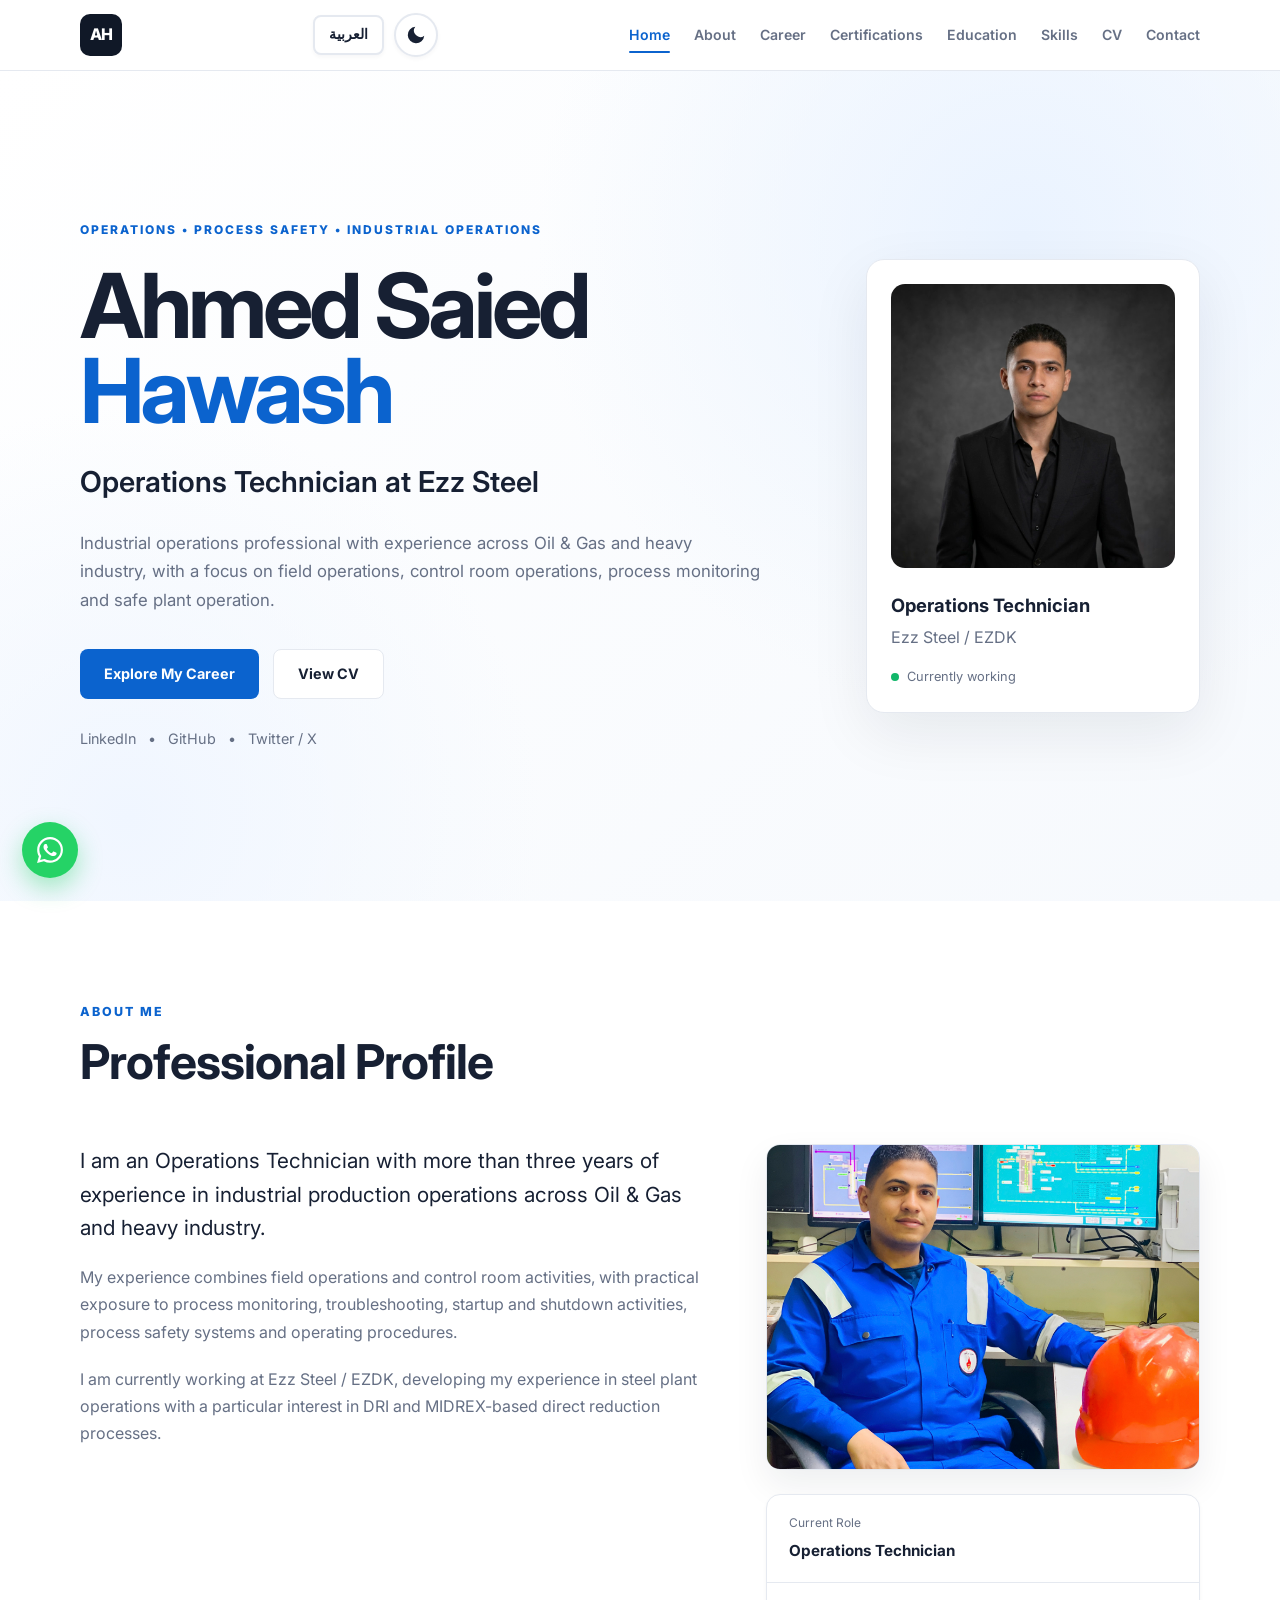
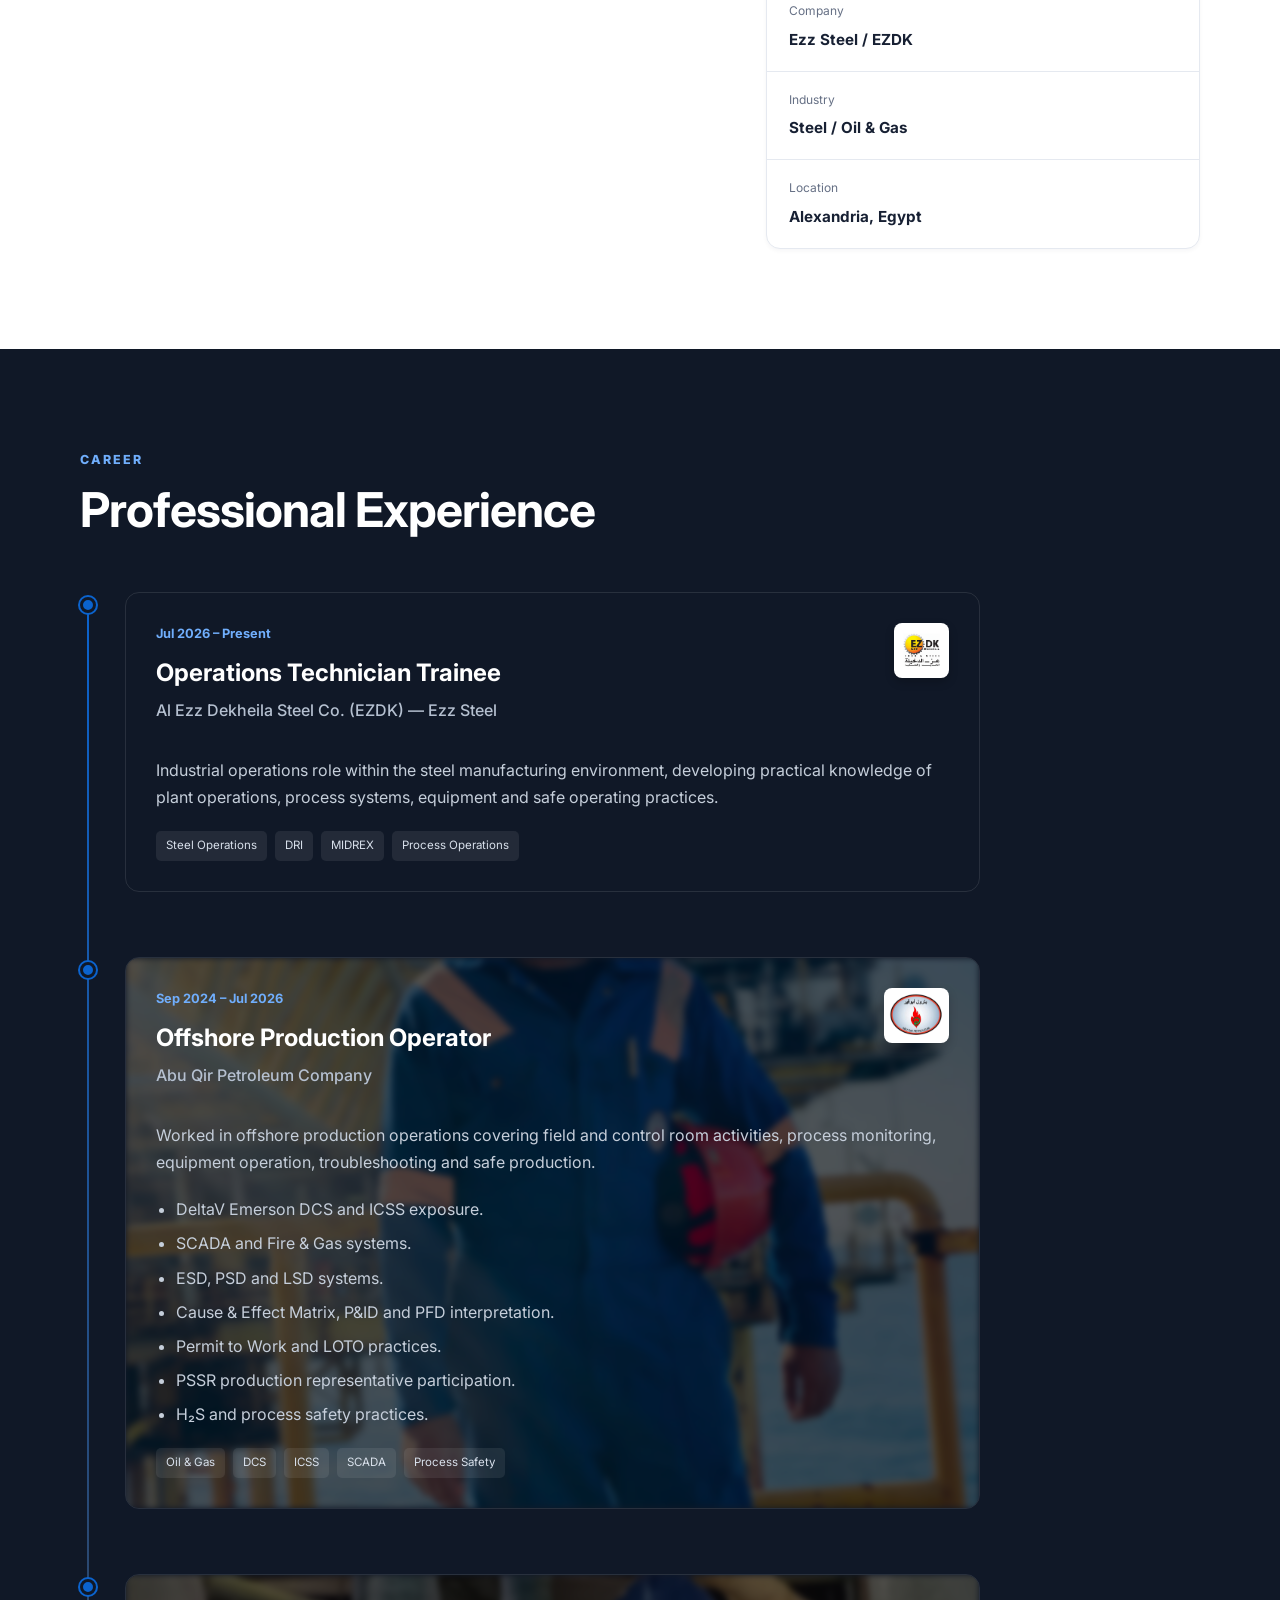
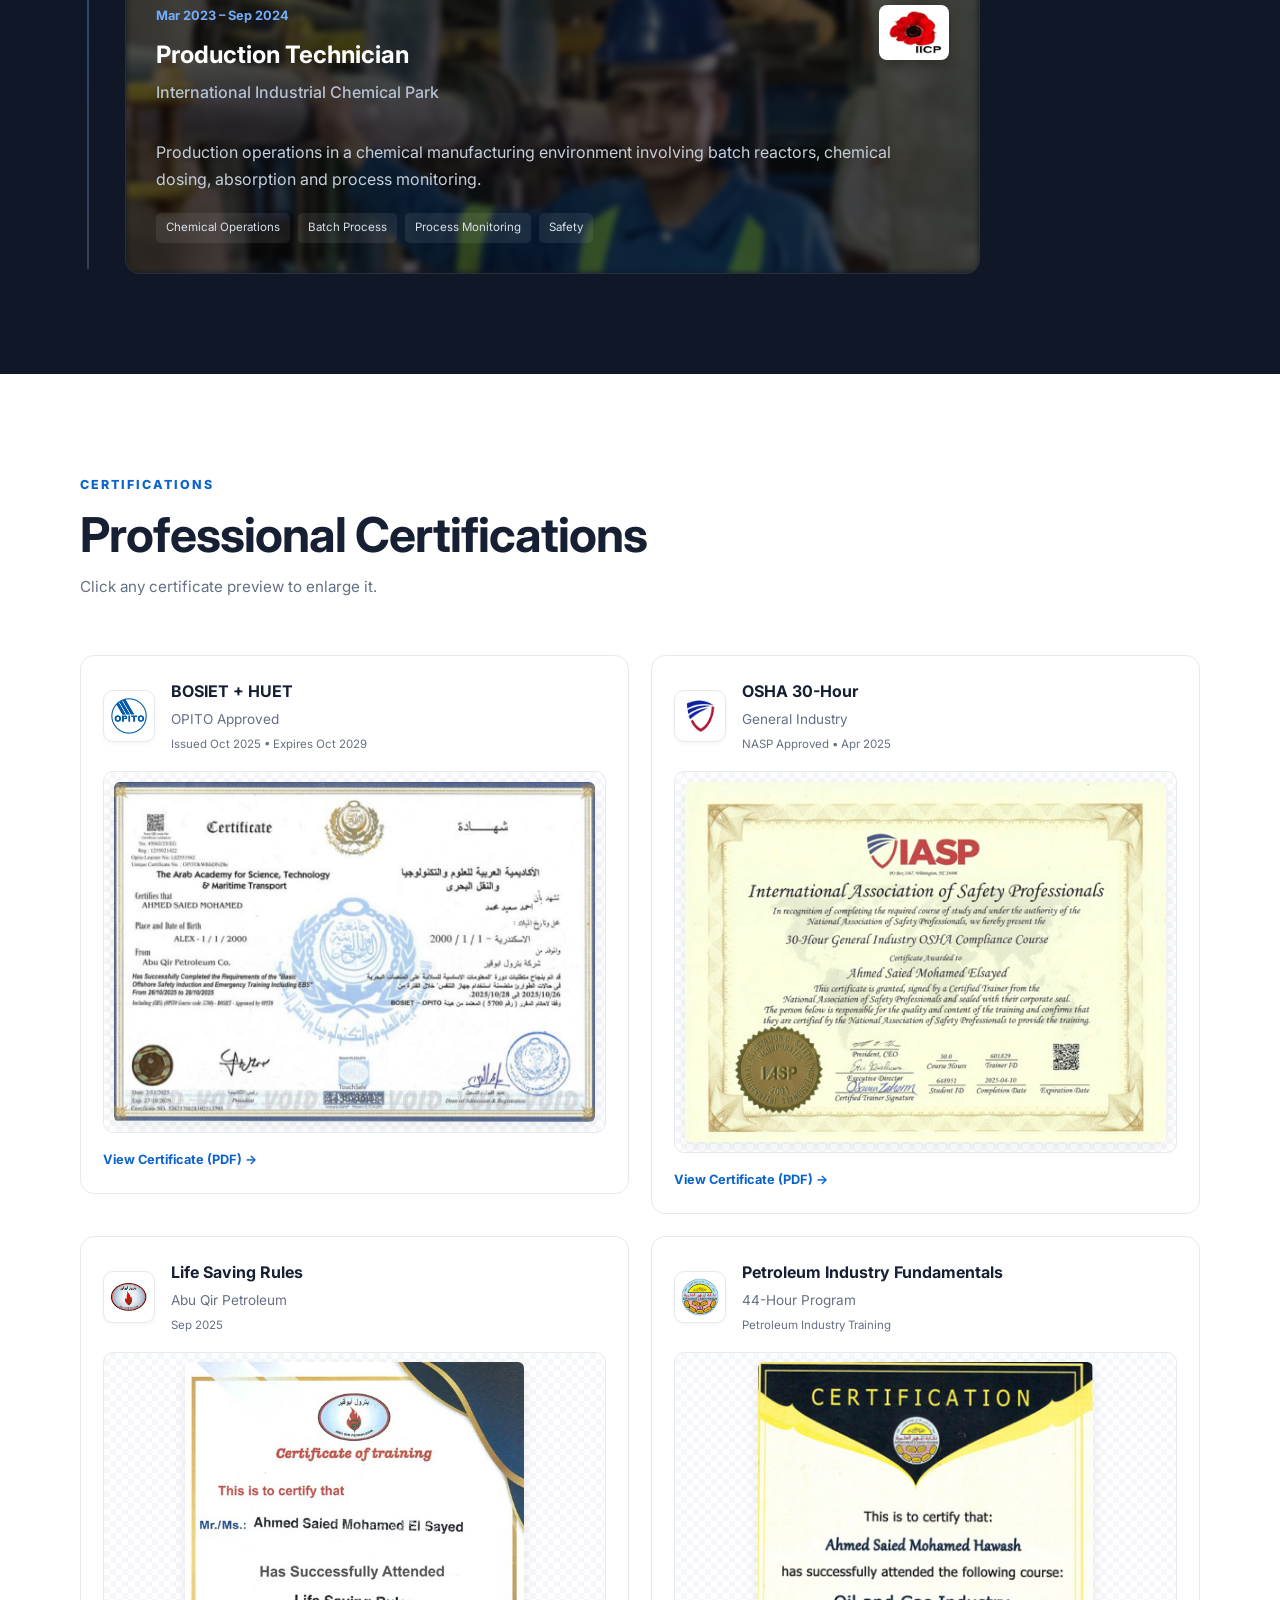
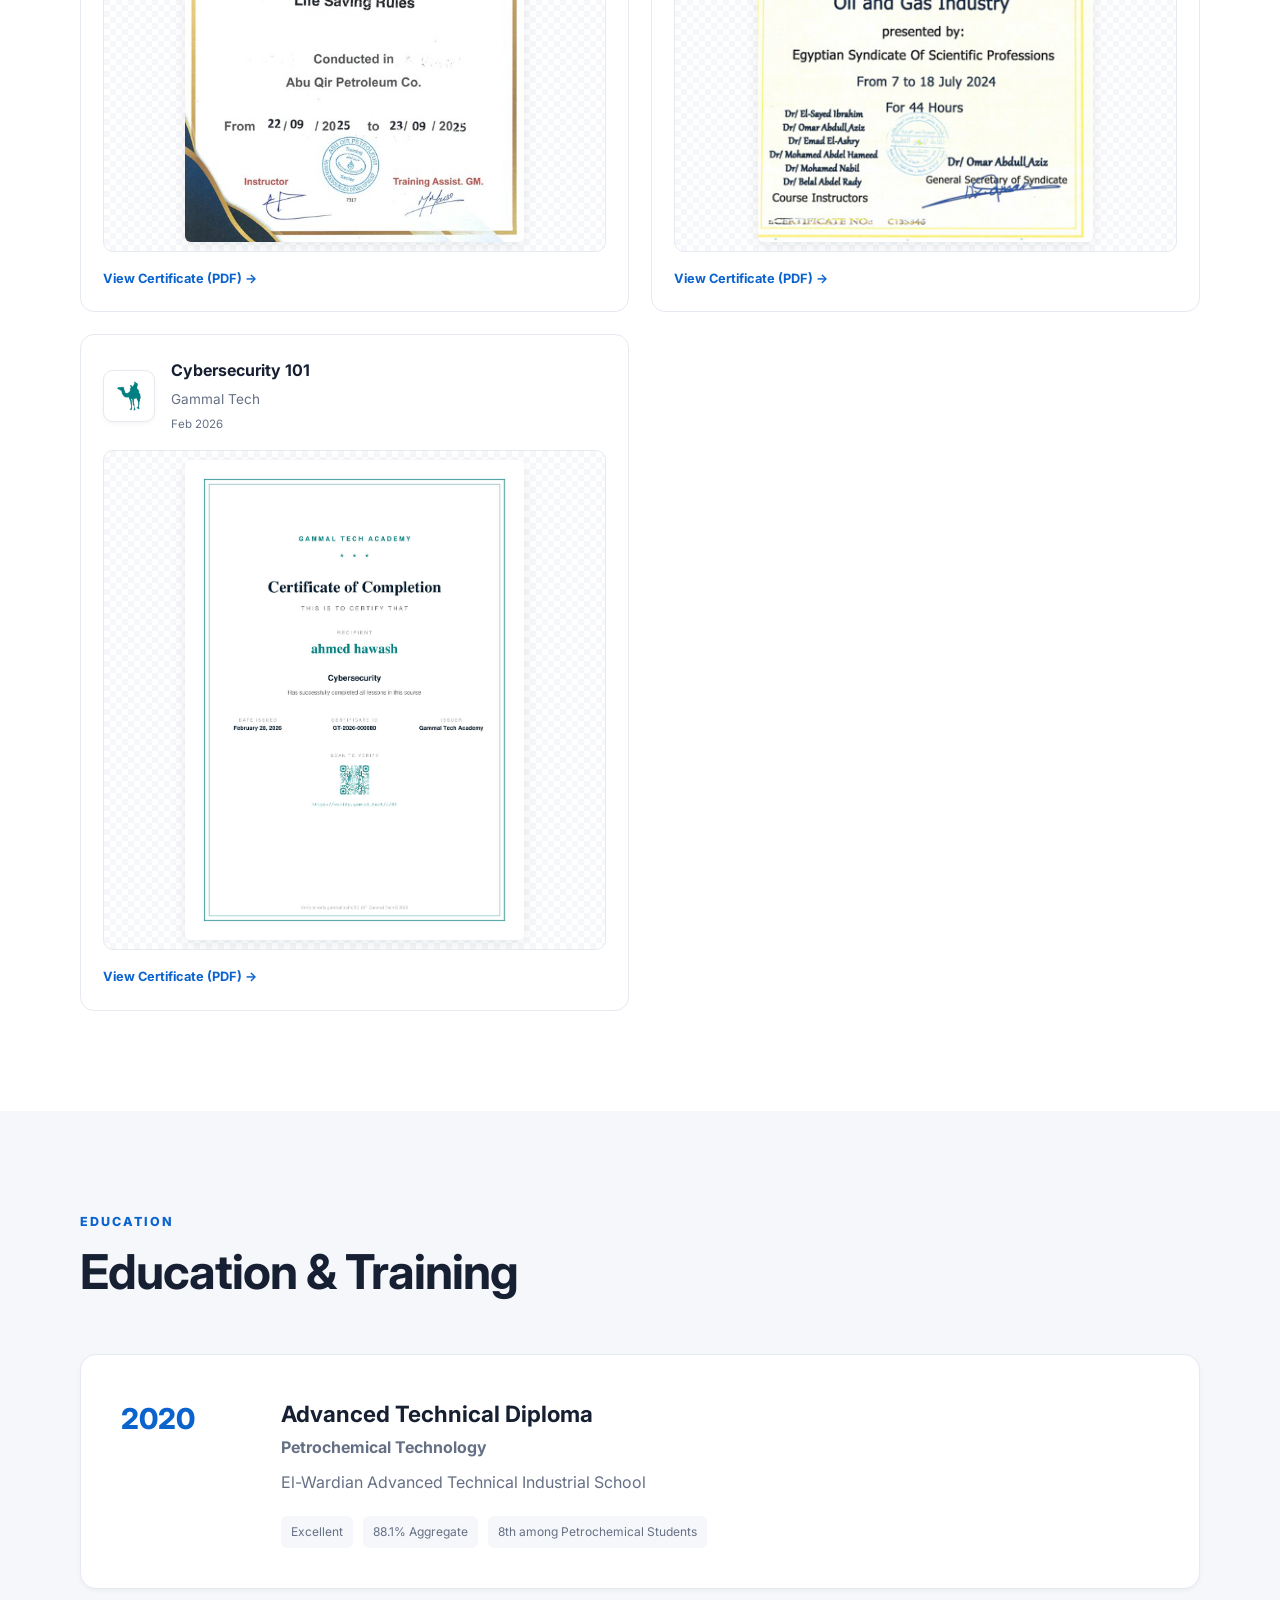
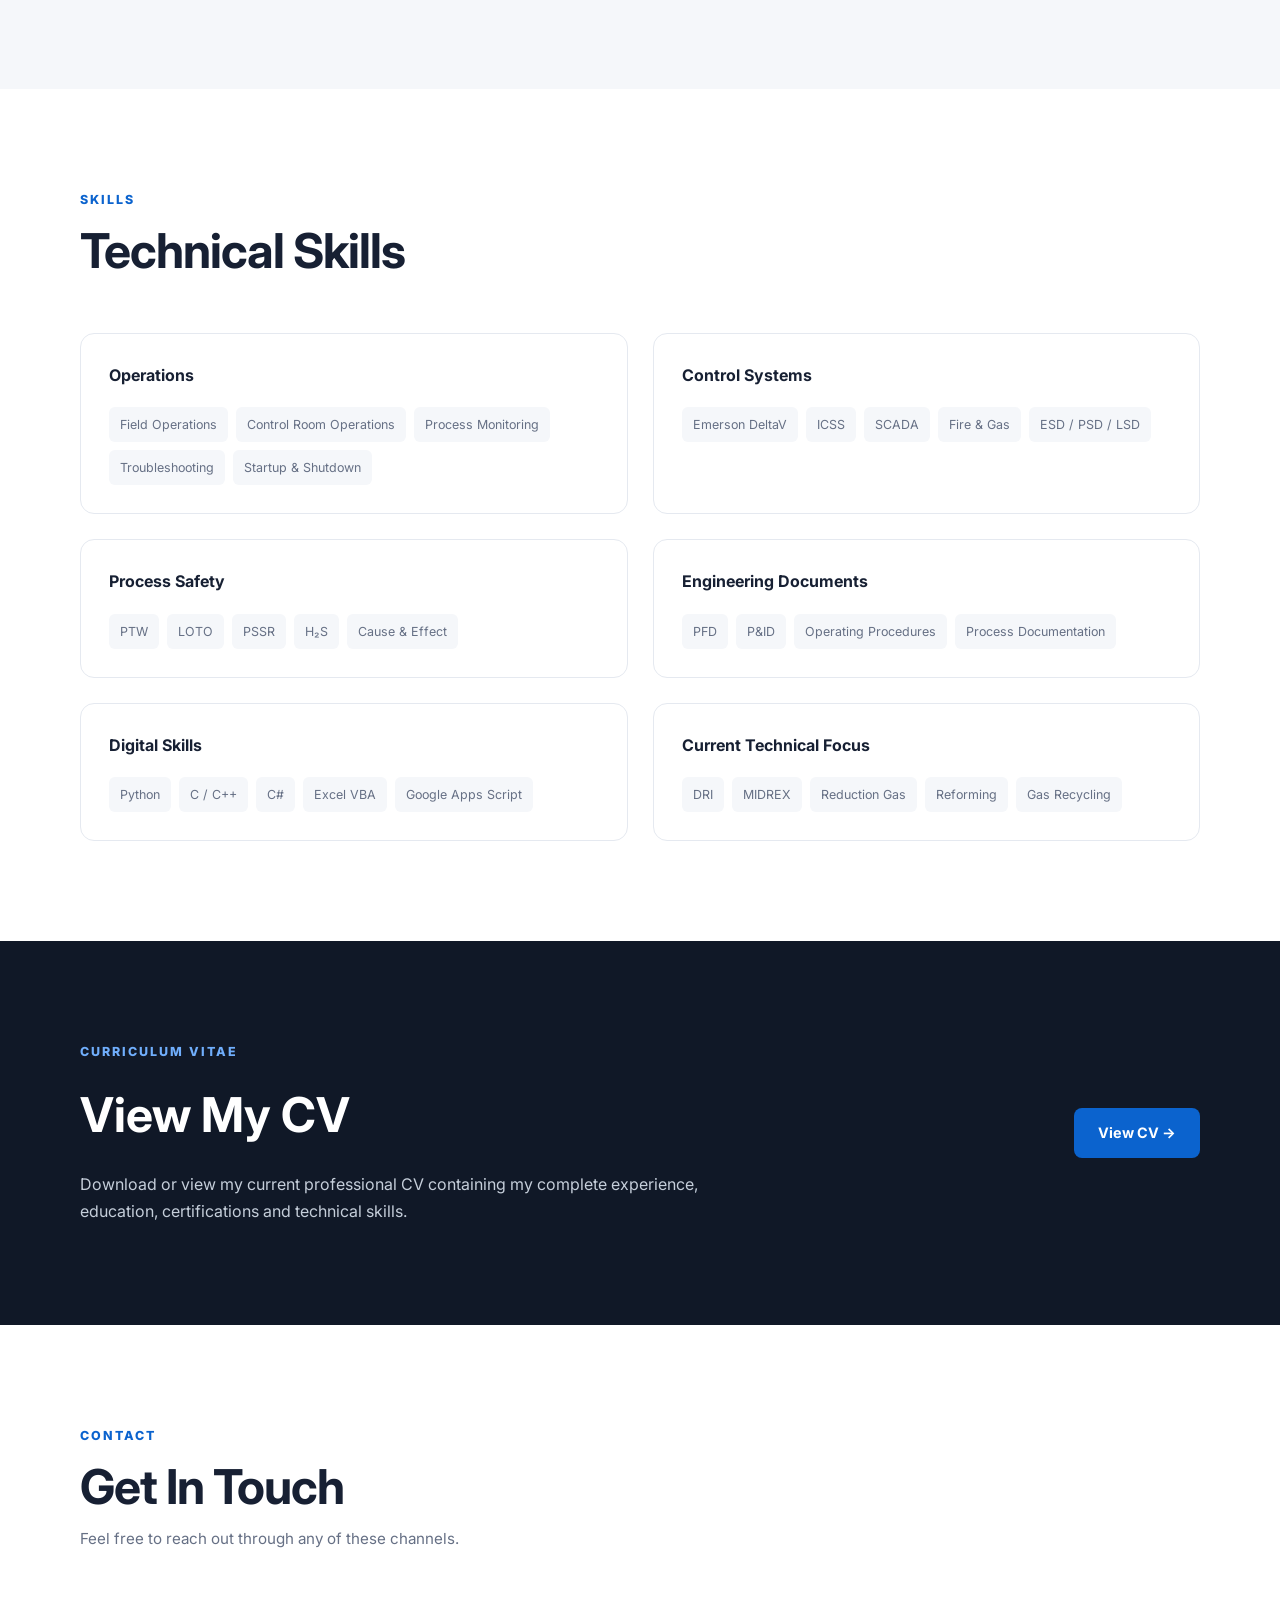
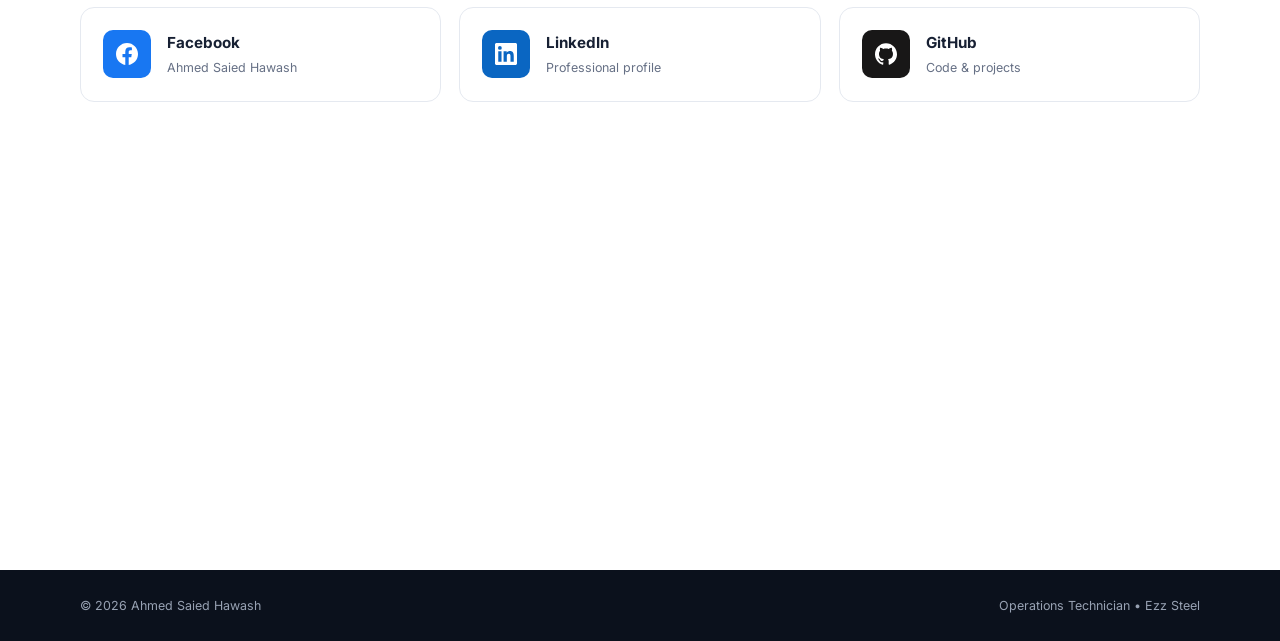
==== index.html @ 528f2e01 "REV0" ====
<!DOCTYPE html>
<html lang="en">

<head>
    <meta charset="UTF-8">
    <meta name="viewport" content="width=device-width, initial-scale=1.0">

    <title>Ahmed Saied Hawash | Operations Technician | Oil & Gas, DRI & MIDREX</title>

    <meta name="description"
        content="Ahmed Saied Hawash — Operations Technician at Ezz Steel, with experience in Oil & Gas Operations, Process Safety, DCS, ICSS and DRI/MIDREX operations.">

    <meta name="author" content="Ahmed Saied Hawash">

    <meta name="robots" content="index, follow">
    <meta name="googlebot" content="index, follow, max-snippet:-1, max-image-preview:large">

    <meta name="theme-color" content="#0b63ce">

    <!-- ================= OPEN GRAPH ================= -->
    <meta property="og:title" content="Ahmed Saied Hawash | Operations Technician">
    <meta property="og:description"
        content="Professional profile of Ahmed Saied Hawash — Operations Technician at Ezz Steel.">
    <meta property="og:type" content="website">
    <meta property="og:url" content="https://ahmedsaiedhawash.github.io/">
    <meta property="og:image" content="https://ahmedsaiedhawash.github.io/images/og-image.png">
    <meta property="og:image:width" content="1200">
    <meta property="og:image:height" content="630">
    <meta property="og:image:alt" content="Ahmed Saied Hawash — Operations Technician">
    <meta property="og:site_name" content="Ahmed Saied Hawash">
    <meta property="og:locale" content="en_US">

    <!-- ================= TWITTER CARD ================= -->
    <meta name="twitter:card" content="summary_large_image">
    <meta name="twitter:title" content="Ahmed Saied Hawash | Operations Technician">
    <meta name="twitter:description"
        content="Operations Technician at Ezz Steel — Oil & Gas, DCS, Process Safety, DRI/MIDREX.">
    <meta name="twitter:image" content="https://ahmedsaiedhawash.github.io/images/og-image.png">
    <meta name="twitter:creator" content="@ahmedsaiedhawash">

    <link rel="canonical" href="https://ahmedsaiedhawash.github.io/">

    <!-- ================= ICONS ================= -->
    <link rel="icon" href="images/favicon.png" type="image/png">
    <link rel="apple-touch-icon" sizes="180x180" href="images/apple-touch-icon.png">
    <link rel="manifest" href="manifest.json">

    <!-- ================= PRELOAD / PRECONNECT ================= -->
    <link rel="preload" as="image" href="images/ahmed-saied-hawash_profile.jpg" fetchpriority="high">
    <link rel="preconnect" href="https://fonts.googleapis.com">
    <link rel="preconnect" href="https://fonts.gstatic.com" crossorigin>
    <link rel="preconnect" href="https://www.googletagmanager.com">

    <link rel="stylesheet" href="style.css">

    <link href="https://fonts.googleapis.com/css2?family=Inter:wght@400;500;600;700;800&display=swap" rel="stylesheet">

    <!-- ================= STRUCTURED DATA ================= -->
    <script type="application/ld+json">
    {
        "@context": "https://schema.org",
        "@graph": [
            {
                "@type": "WebSite",
                "@id": "https://ahmedsaiedhawash.github.io/#website",
                "url": "https://ahmedsaiedhawash.github.io/",
                "name": "Ahmed Saied Hawash",
                "description": "Operations Technician at Ezz Steel — Oil & Gas, DCS, Process Safety, DRI/MIDREX.",
                "inLanguage": "en"
            },
            {
                "@type": "Person",
                "@id": "https://ahmedsaiedhawash.github.io/#person",
                "name": "Ahmed Saied Hawash",
                "url": "https://ahmedsaiedhawash.github.io/",
                "image": "https://ahmedsaiedhawash.github.io/images/ahmed-saied-hawash_profile.jpg",
                "jobTitle": "Operations Technician",
                "email": "mailto:ahmedsaiedhawash@gmail.com",
                "telephone": "+201091570288",
                "worksFor": {
                    "@type": "Organization",
                    "name": "Ezz Steel"
                },
                "address": {
                    "@type": "PostalAddress",
                    "addressLocality": "Alexandria",
                    "addressCountry": "EG"
                },
                "knowsAbout": [
                    "Oil & Gas Operations",
                    "Process Safety",
                    "DCS",
                    "ICSS",
                    "SCADA",
                    "Fire & Gas Systems",
                    "DRI",
                    "MIDREX",
                    "Reduction Gas",
                    "Reforming",
                    "Gas Recycling"
                ],
                "sameAs": [
                    "https://www.facebook.com/AhmedSaiedHawash/",
                    "https://www.linkedin.com/in/ahmedsaiedhawash/",
                    "https://github.com/ahmedsaiedhawash",
                    "https://www.instagram.com/ahmedsaiedhawash/",
                    "https://twitter.com/ahmedsaiedhawash",
                    "https://wa.me/201091570288"
                ]
            },
            {
                "@type": "EducationalOccupationalCredential",
                "name": "BOSIET + HUET",
                "credentialCategory": "certificate",
                "recognizedBy": { "@type": "Organization", "name": "OPITO" }
            },
            {
                "@type": "EducationalOccupationalCredential",
                "name": "OSHA 30-Hour General Industry",
                "credentialCategory": "certificate",
                "recognizedBy": { "@type": "Organization", "name": "NASP" }
            }
        ]
    }
    </script>

    <!-- ================= GOOGLE ANALYTICS 4 ================= -->
    <script async src="https://www.googletagmanager.com/gtag/js?id=G-FN25C2XVL4"></script>
    <script>
        window.dataLayer = window.dataLayer || [];
        function gtag() { dataLayer.push(arguments); }
        gtag('js', new Date());
        gtag('config', 'G-FN25C2XVL4');
    </script>
</head>

<body>

    <div class="progress-bar" id="progressBar" aria-hidden="true"></div>

    <a href="#home" class="skip-link">Skip to content</a>


    <!-- ================= NAVIGATION ================= -->

    <header class="header">
        <nav class="navbar container" aria-label="Main navigation">

            <a href="#home" class="logo">AH</a>

            <div class="header-actions">

                <!-- زر تبديل اللغة -->
                <a href="ar.html" class="lang-toggle" aria-label="Switch to Arabic">العربية</a>

                <button class="theme-toggle" id="themeToggle" aria-label="Toggle dark mode" title="Toggle theme">
                    <svg class="icon-moon" viewBox="0 0 24 24" fill="currentColor" width="20" height="20"
                        aria-hidden="true">
                        <path d="M21 12.79A9 9 0 1111.21 3 7 7 0 0021 12.79z" />
                    </svg>
                    <svg class="icon-sun" viewBox="0 0 24 24" fill="currentColor" width="20" height="20"
                        aria-hidden="true">
                        <path
                            d="M12 7a5 5 0 100 10 5 5 0 000-10zm0-5v2m0 16v2M4.22 4.22l1.42 1.42m12.72 12.72l1.42 1.42M2 12h2m16 0h2M4.22 19.78l1.42-1.42M18.36 5.64l1.42-1.42" />
                    </svg>
                </button>

                <button class="menu-toggle" id="menuToggle" aria-label="Open navigation menu" aria-expanded="false">
                    ☰
                </button>

            </div>

            <ul class="nav-links" id="navLinks">
                <li><a href="#home">Home</a></li>
                <li><a href="#about">About</a></li>
                <li><a href="#career">Career</a></li>
                <li><a href="#certifications">Certifications</a></li>
                <li><a href="#education">Education</a></li>
                <li><a href="#skills">Skills</a></li>
                <li><a href="#cv">CV</a></li>
                <li><a href="#contact">Contact</a></li>
            </ul>

        </nav>
    </header>


    <main>

        <!-- ================= HERO ================= -->

        <section class="hero" id="home">

            <div class="container hero-content">

                <div class="hero-text">

                    <p class="eyebrow reveal">
                        OPERATIONS • PROCESS SAFETY • INDUSTRIAL OPERATIONS
                    </p>

                    <h1 class="reveal">
                        Ahmed Saied<br>
                        <span>Hawash</span>
                    </h1>

                    <h2 class="reveal">
                        Operations Technician at Ezz Steel
                    </h2>

                    <p class="hero-description reveal">
                        Industrial operations professional with experience
                        across Oil & Gas and heavy industry, with a focus on
                        field operations, control room operations, process
                        monitoring and safe plant operation.
                    </p>

                    <div class="hero-buttons reveal">
                        <a href="#career" class="btn btn-primary">
                            Explore My Career
                        </a>

                        <a href="cv/Ahmed-Saied-Hawash-CV.pdf" class="btn btn-secondary" target="_blank" rel="noopener">
                            View CV
                        </a>
                    </div>

                    <div class="hero-links reveal">
                        <a href="https://www.linkedin.com/in/ahmedsaiedhawash/" target="_blank"
                            rel="noopener noreferrer">
                            LinkedIn
                        </a>

                        <span>•</span>

                        <a href="https://github.com/ahmedsaiedhawash" target="_blank" rel="noopener noreferrer">
                            GitHub
                        </a>

                        <span>•</span>

                        <a href="https://twitter.com/ahmedsaiedhawash" target="_blank" rel="noopener noreferrer">
                            Twitter / X
                        </a>
                    </div>

                </div>


                <div class="hero-card reveal">

                    <div class="profile-image-wrap">
                        <img src="images/ahmed-saied-hawash_profile.jpg" alt="Ahmed Saied Hawash" class="profile-image"
                            loading="eager" fetchpriority="high">
                    </div>

                    <div class="hero-card-info">

                        <h3>Operations Technician</h3>

                        <p>Ezz Steel / EZDK</p>

                        <div class="status">
                            <span></span>
                            Currently working
                        </div>

                    </div>

                </div>

            </div>

        </section>


        <!-- ================= ABOUT ================= -->

        <section class="section" id="about">

            <div class="container">

                <div class="section-heading reveal">
                    <p class="section-label">ABOUT ME</p>
                    <h2>Professional Profile</h2>
                </div>

                <div class="about-grid">

                    <div class="about-text reveal">

                        <p class="large-text">
                            I am an Operations Technician with more than
                            three years of experience in industrial production
                            operations across Oil & Gas and heavy industry.
                        </p>

                        <p>
                            My experience combines field operations and
                            control room activities, with practical exposure
                            to process monitoring, troubleshooting, startup
                            and shutdown activities, process safety systems
                            and operating procedures.
                        </p>

                        <p>
                            I am currently working at Ezz Steel / EZDK,
                            developing my experience in steel plant operations
                            with a particular interest in DRI and
                            MIDREX-based direct reduction processes.
                        </p>

                    </div>

                    <div class="about-side reveal">

                        <img src="images/Ahmed-Saied-Hawash_about.jpg" alt="Ahmed Saied Hawash at work" class="about-photo" loading="lazy">

                        <div class="info-card">

                            <div class="info-item">
                                <span>Current Role</span>
                                <strong>Operations Technician</strong>
                            </div>

                            <div class="info-item">
                                <span>Company</span>
                                <strong>Ezz Steel / EZDK</strong>
                            </div>

                            <div class="info-item">
                                <span>Industry</span>
                                <strong>Steel / Oil & Gas</strong>
                            </div>

                            <div class="info-item">
                                <span>Location</span>
                                <strong>Alexandria, Egypt</strong>
                            </div>

                        </div>

                    </div>

                </div>

            </div>

        </section>


        <!-- ================= CAREER (UPDATED) ================= -->

        <section class="section section-dark" id="career">

            <div class="container">

                <div class="section-heading reveal">
                    <p class="section-label">CAREER</p>
                    <h2>Professional Experience</h2>
                </div>

                <div class="timeline">

                    <!-- Experience 1 -->
                    <article class="timeline-item reveal experience-bg" style="--bg-img: url('images/ezz-bg.jpg');">
                        <div class="timeline-dot"></div>
                        <div class="timeline-content">
                            <div class="timeline-header">
                                <div>
                                    <div class="timeline-date">Jul 2026 – Present</div>
                                    <h3>Operations Technician Trainee</h3>
                                    <h4>Al Ezz Dekheila Steel Co. (EZDK) — Ezz Steel</h4>
                                </div>
                                <img src="images/ezz-logo.png" alt="Ezz Steel Logo" class="company-logo">
                            </div>
                            <p>
                                Industrial operations role within the steel
                                manufacturing environment, developing
                                practical knowledge of plant operations,
                                process systems, equipment and safe operating
                                practices.
                            </p>
                            <div class="tags">
                                <span>Steel Operations</span>
                                <span>DRI</span>
                                <span>MIDREX</span>
                                <span>Process Operations</span>
                            </div>
                        </div>
                    </article>


                    <!-- Experience 2 -->
                    <article class="timeline-item reveal experience-bg" style="--bg-img: url('images/Ahmed-Saied-Hawash_abuqir-bg.jpg');">
                        <div class="timeline-dot"></div>
                        <div class="timeline-content">
                            <div class="timeline-header">
                                <div>
                                    <div class="timeline-date">Sep 2024 – Jul 2026</div>
                                    <h3>Offshore Production Operator</h3>
                                    <h4>Abu Qir Petroleum Company</h4>
                                </div>
                                <img src="images/abuqir-logo.png" alt="Abu Qir Petroleum Logo" class="company-logo">
                            </div>
                            <p>
                                Worked in offshore production operations
                                covering field and control room activities,
                                process monitoring, equipment operation,
                                troubleshooting and safe production.
                            </p>
                            <ul class="experience-list">
                                <li>DeltaV Emerson DCS and ICSS exposure.</li>
                                <li>SCADA and Fire & Gas systems.</li>
                                <li>ESD, PSD and LSD systems.</li>
                                <li>Cause & Effect Matrix, P&ID and PFD interpretation.</li>
                                <li>Permit to Work and LOTO practices.</li>
                                <li>PSSR production representative participation.</li>
                                <li>H₂S and process safety practices.</li>
                            </ul>
                            <div class="tags">
                                <span>Oil & Gas</span>
                                <span>DCS</span>
                                <span>ICSS</span>
                                <span>SCADA</span>
                                <span>Process Safety</span>
                            </div>
                        </div>
                    </article>


                    <!-- Experience 3 -->
                    <article class="timeline-item reveal experience-bg"
                        style="--bg-img: url('images/Ahmed-Saied-Hawash_iicp-bg.jpg');">
                        <div class="timeline-dot"></div>
                        <div class="timeline-content">
                            <div class="timeline-header">
                                <div>
                                    <div class="timeline-date">Mar 2023 – Sep 2024</div>
                                    <h3>Production Technician</h3>
                                    <h4>International Industrial Chemical Park</h4>
                                </div>
                                <img src="images/iicp-logo.png" alt="Chemical Park Logo" class="company-logo">
                            </div>
                            <p>
                                Production operations in a chemical
                                manufacturing environment involving batch
                                reactors, chemical dosing, absorption and
                                process monitoring.
                            </p>
                            <div class="tags">
                                <span>Chemical Operations</span>
                                <span>Batch Process</span>
                                <span>Process Monitoring</span>
                                <span>Safety</span>
                            </div>
                        </div>
                    </article>

                </div>

            </div>

        </section>


        <!-- ================= CERTIFICATIONS ================= -->

        <section class="section" id="certifications">

            <div class="container">

                <div class="section-heading reveal">
                    <p class="section-label">CERTIFICATIONS</p>
                    <h2>Professional Certifications</h2>
                    <p class="section-subtext">
                        Click any certificate preview to enlarge it.
                    </p>
                </div>

                <div class="cards-grid" id="certGrid">

                    <article class="cert-card reveal">
                        <div class="cert-head">
                            <div class="cert-icon">
                                <img src="images/opito-logo.png" alt="OPITO Approved Logo" loading="lazy">
                            </div>
                            <div>
                                <h3>BOSIET + HUET</h3>
                                <p>OPITO Approved</p>
                                <small>Issued Oct 2025 • Expires Oct 2029</small>
                            </div>
                        </div>
                        <div class="cert-preview" role="button" tabindex="0"
                            aria-label="View BOSIET certificate preview">
                            <img src="images/cert-bosiet.jpg" alt="BOSIET + HUET Certificate Preview" loading="lazy">
                            <span class="cert-zoom">🔍</span>
                        </div>
                        <a href="certificates/BOSIET-HUET.pdf" target="_blank" rel="noopener" class="card-link">
                            View Certificate (PDF) →
                        </a>
                    </article>


                    <article class="cert-card reveal">
                        <div class="cert-head">
                            <div class="cert-icon">
                                <img src="images/nasp-logo.png" alt="NASP Approved Logo" loading="lazy">
                            </div>
                            <div>
                                <h3>OSHA 30-Hour</h3>
                                <p>General Industry</p>
                                <small>NASP Approved • Apr 2025</small>
                            </div>
                        </div>
                        <div class="cert-preview" role="button" tabindex="0" aria-label="View OSHA certificate preview">
                            <img src="images/cert-osha.jpg" alt="OSHA 30-Hour Certificate Preview" loading="lazy">
                            <span class="cert-zoom">🔍</span>
                        </div>
                        <a href="certificates/OSHA-30.pdf" target="_blank" rel="noopener" class="card-link">
                            View Certificate (PDF) →
                        </a>
                    </article>


                    <article class="cert-card reveal">
                        <div class="cert-head">
                            <div class="cert-icon">
                                <img src="images/abuqir-logo.png" alt="Abu Qir Petroleum Logo" loading="lazy">
                            </div>
                            <div>
                                <h3>Life Saving Rules</h3>
                                <p>Abu Qir Petroleum</p>
                                <small>Sep 2025</small>
                            </div>
                        </div>
                        <div class="cert-preview" role="button" tabindex="0"
                            aria-label="View Life Saving Rules certificate preview">
                            <img src="images/cert-life-saving.jpg" alt="Life Saving Rules Certificate Preview"
                                loading="lazy">
                            <span class="cert-zoom">🔍</span>
                        </div>
                        <a href="certificates/Life-Saving-Rules.pdf" target="_blank" rel="noopener" class="card-link">
                            View Certificate (PDF) →
                        </a>
                    </article>


                    <article class="cert-card reveal">
                        <div class="cert-head">
                            <div class="cert-icon">
                                <img src="images/petroleum-logo.png" alt="Petroleum Industry Training Logo"
                                    loading="lazy">
                            </div>
                            <div>
                                <h3>Petroleum Industry Fundamentals</h3>
                                <p>44-Hour Program</p>
                                <small>Petroleum Industry Training</small>
                            </div>
                        </div>
                        <div class="cert-preview" role="button" tabindex="0"
                            aria-label="View Petroleum Industry certificate preview">
                            <img src="images/cert-petroleum.jpg"
                                alt="Petroleum Industry Fundamentals Certificate Preview" loading="lazy">
                            <span class="cert-zoom">🔍</span>
                        </div>
                        <a href="certificates/Petroleum-Industry-Fundamentals.pdf" target="_blank" rel="noopener"
                            class="card-link">
                            View Certificate (PDF) →
                        </a>
                    </article>


                    <article class="cert-card reveal">
                        <div class="cert-head">
                            <div class="cert-icon">
                                <img src="images/gammaltech-logo.png" alt="Gammal Tech Logo" loading="lazy">
                            </div>
                            <div>
                                <h3>Cybersecurity 101</h3>
                                <p>Gammal Tech</p>
                                <small>Feb 2026</small>
                            </div>
                        </div>
                        <div class="cert-preview" role="button" tabindex="0"
                            aria-label="View Cybersecurity certificate preview">
                            <img src="images/cert-cybersecurity.jpg" alt="Cybersecurity 101 Certificate Preview"
                                loading="lazy">
                            <span class="cert-zoom">🔍</span>
                        </div>
                        <a href="certificates/Cybersecurity-101.pdf" target="_blank" rel="noopener" class="card-link">
                            View Certificate (PDF) →
                        </a>
                    </article>

                </div>

            </div>

        </section>


        <!-- ================= EDUCATION ================= -->

        <section class="section section-light" id="education">

            <div class="container">

                <div class="section-heading reveal">
                    <p class="section-label">EDUCATION</p>
                    <h2>Education & Training</h2>
                </div>

                <div class="education-card reveal">

                    <div class="education-year">2020</div>

                    <div>
                        <h3>Advanced Technical Diploma</h3>
                        <h4>Petrochemical Technology</h4>
                        <p>El-Wardian Advanced Technical Industrial School</p>

                        <div class="education-stats">
                            <span>Excellent</span>
                            <span>88.1% Aggregate</span>
                            <span>8th among Petrochemical Students</span>
                        </div>
                    </div>

                </div>

            </div>

        </section>


        <!-- ================= SKILLS ================= -->

        <section class="section" id="skills">

            <div class="container">

                <div class="section-heading reveal">
                    <p class="section-label">SKILLS</p>
                    <h2>Technical Skills</h2>
                </div>

                <div class="skills-grid">

                    <div class="skill-group reveal">
                        <h3>Operations</h3>
                        <div class="skill-list">
                            <span>Field Operations</span>
                            <span>Control Room Operations</span>
                            <span>Process Monitoring</span>
                            <span>Troubleshooting</span>
                            <span>Startup & Shutdown</span>
                        </div>
                    </div>

                    <div class="skill-group reveal">
                        <h3>Control Systems</h3>
                        <div class="skill-list">
                            <span>Emerson DeltaV</span>
                            <span>ICSS</span>
                            <span>SCADA</span>
                            <span>Fire & Gas</span>
                            <span>ESD / PSD / LSD</span>
                        </div>
                    </div>

                    <div class="skill-group reveal">
                        <h3>Process Safety</h3>
                        <div class="skill-list">
                            <span>PTW</span>
                            <span>LOTO</span>
                            <span>PSSR</span>
                            <span>H₂S</span>
                            <span>Cause & Effect</span>
                        </div>
                    </div>

                    <div class="skill-group reveal">
                        <h3>Engineering Documents</h3>
                        <div class="skill-list">
                            <span>PFD</span>
                            <span>P&ID</span>
                            <span>Operating Procedures</span>
                            <span>Process Documentation</span>
                        </div>
                    </div>

                    <div class="skill-group reveal">
                        <h3>Digital Skills</h3>
                        <div class="skill-list">
                            <span>Python</span>
                            <span>C / C++</span>
                            <span>C#</span>
                            <span>Excel VBA</span>
                            <span>Google Apps Script</span>
                        </div>
                    </div>

                    <div class="skill-group reveal">
                        <h3>Current Technical Focus</h3>
                        <div class="skill-list">
                            <span>DRI</span>
                            <span>MIDREX</span>
                            <span>Reduction Gas</span>
                            <span>Reforming</span>
                            <span>Gas Recycling</span>
                        </div>
                    </div>

                </div>

            </div>

        </section>


        <!-- ================= CV ================= -->

        <section class="section section-dark" id="cv">

            <div class="container cv-section reveal">

                <div>
                    <p class="section-label">CURRICULUM VITAE</p>
                    <h2>View My CV</h2>
                    <p>
                        Download or view my current professional CV
                        containing my complete experience, education,
                        certifications and technical skills.
                    </p>
                </div>

                <a href="cv/Ahmed-Saied-Hawash-CV.pdf" target="_blank" rel="noopener" class="btn btn-primary">
                    View CV →
                </a>

            </div>

        </section>


        <!-- ================= CONTACT ================= -->

        <section class="section" id="contact">

            <div class="container">

                <div class="section-heading reveal">
                    <p class="section-label">CONTACT</p>
                    <h2>Get In Touch</h2>
                    <p class="section-subtext">
                        Feel free to reach out through any of these channels.
                    </p>
                </div>


                <div class="contact-grid">

                    <!-- Facebook -->
                    <a href="https://www.facebook.com/AhmedSaiedHawash/" target="_blank" rel="noopener noreferrer"
                        class="contact-card contact-facebook reveal" aria-label="Facebook profile">
                        <span class="contact-icon" aria-hidden="true">
                            <svg viewBox="0 0 24 24" fill="currentColor" width="22" height="22">
                                <path
                                    d="M24 12.073c0-6.627-5.373-12-12-12s-12 5.373-12 12c0 5.99 4.388 10.954 10.125 11.854v-8.385H7.078v-3.47h3.047V9.43c0-3.007 1.792-4.669 4.533-4.669 1.312 0 2.686.235 2.686.235v2.953H15.83c-1.491 0-1.956.925-1.956 1.874v2.25h3.328l-.532 3.47h-2.796v8.385C19.612 23.027 24 18.062 24 12.073z" />
                            </svg>
                        </span>
                        <div>
                            <h3>Facebook</h3>
                            <p>Ahmed Saied Hawash</p>
                        </div>
                    </a>


                    <!-- LinkedIn -->
                    <a href="https://www.linkedin.com/in/ahmedsaiedhawash/" target="_blank" rel="noopener noreferrer"
                        class="contact-card contact-linkedin reveal" aria-label="LinkedIn profile">
                        <span class="contact-icon" aria-hidden="true">
                            <svg viewBox="0 0 24 24" fill="currentColor" width="22" height="22">
                                <path
                                    d="M20.447 20.452h-3.554v-5.569c0-1.328-.027-3.037-1.852-3.037-1.853 0-2.136 1.445-2.136 2.939v5.667H9.351V9h3.414v1.561h.046c.477-.9 1.637-1.85 3.37-1.85 3.601 0 4.267 2.37 4.267 5.455v6.286zM5.337 7.433a2.062 2.062 0 01-2.063-2.065 2.063 2.063 0 112.063 2.065zm1.782 13.019H3.555V9h3.564v11.452zM22.225 0H1.771C.792 0 0 .774 0 1.729v20.542C0 23.227.792 24 1.771 24h20.451C23.2 24 24 23.227 24 22.271V1.729C24 .774 23.2 0 22.222 0h.003z" />
                            </svg>
                        </span>
                        <div>
                            <h3>LinkedIn</h3>
                            <p>Professional profile</p>
                        </div>
                    </a>


                    <!-- GitHub -->
                    <a href="https://github.com/ahmedsaiedhawash" target="_blank" rel="noopener noreferrer"
                        class="contact-card contact-github reveal" aria-label="GitHub profile">
                        <span class="contact-icon" aria-hidden="true">
                            <svg viewBox="0 0 24 24" fill="currentColor" width="22" height="22">
                                <path
                                    d="M12 .297c-6.63 0-12 5.373-12 12 0 5.303 3.438 9.8 8.205 11.385.6.113.82-.258.82-.577 0-.285-.01-1.04-.015-2.04-3.338.724-4.042-1.61-4.042-1.61C4.422 18.07 3.633 17.7 3.633 17.7c-1.087-.744.084-.729.084-.729 1.205.084 1.838 1.236 1.838 1.236 1.07 1.835 2.809 1.305 3.495.998.108-.776.417-1.305.76-1.605-2.665-.3-5.466-1.332-5.466-5.93 0-1.31.465-2.38 1.235-3.22-.135-.303-.54-1.523.105-3.176 0 0 1.005-.322 3.3 1.23.96-.267 1.98-.399 3-.405 1.02.006 2.04.138 3 .405 2.28-1.552 3.285-1.23 3.285-1.23.645 1.653.24 2.873.12 3.176.765.84 1.23 1.91 1.23 3.22 0 4.61-2.805 5.625-5.475 5.92.42.36.81 1.096.81 2.22 0 1.606-.015 2.896-.015 3.286 0 .315.21.69.825.57C20.565 22.092 24 17.592 24 12.297c0-6.627-5.373-12-12-12" />
                            </svg>
                        </span>
                        <div>
                            <h3>GitHub</h3>
                            <p>Code & projects</p>
                        </div>
                    </a>


                    <!-- Instagram -->
                    <a href="https://www.instagram.com/ahmedsaiedhawash/" target="_blank" rel="noopener noreferrer"
                        class="contact-card contact-instagram reveal" aria-label="Instagram profile">
                        <span class="contact-icon" aria-hidden="true">
                            <svg viewBox="0 0 24 24" fill="currentColor" width="22" height="22">
                                <path
                                    d="M12 0C8.74 0 8.333.015 7.053.072 5.775.132 4.905.333 4.14.63c-.789.306-1.459.717-2.126 1.384S.935 3.35.63 4.14C.333 4.905.131 5.775.072 7.053.012 8.333 0 8.74 0 12s.015 3.667.072 4.947c.06 1.277.261 2.148.558 2.913.306.788.717 1.459 1.384 2.126.667.666 1.336 1.079 2.126 1.384.766.296 1.636.499 2.913.558C8.333 23.988 8.74 24 12 24s3.667-.015 4.947-.072c1.277-.06 2.148-.262 2.913-.558.788-.306 1.459-.718 2.126-1.384.666-.667 1.079-1.335 1.384-2.126.296-.765.499-1.636.558-2.913.06-1.28.072-1.687.072-4.947s-.015-3.667-.072-4.947c-.06-1.277-.262-2.149-.558-2.913-.306-.789-.718-1.459-1.384-2.126C21.319 1.347 20.651.935 19.86.63c-.765-.297-1.636-.499-2.913-.558C15.667.012 15.26 0 12 0zm0 2.16c3.203 0 3.585.016 4.85.071 1.17.055 1.805.249 2.227.415.562.217.96.477 1.382.896.419.42.679.819.896 1.381.164.422.36 1.057.413 2.227.057 1.266.07 1.646.07 4.85s-.015 3.585-.074 4.85c-.061 1.17-.256 1.805-.421 2.227-.224.562-.479.96-.899 1.382-.419.419-.824.679-1.38.896-.42.164-1.065.36-2.235.413-1.274.057-1.649.07-4.859.07-3.211 0-3.586-.015-4.859-.074-1.171-.061-1.816-.256-2.236-.421-.569-.224-.96-.479-1.379-.899-.421-.419-.69-.824-.9-1.38-.165-.42-.359-1.065-.42-2.235-.045-1.26-.061-1.649-.061-4.844 0-3.196.016-3.586.061-4.861.061-1.17.255-1.814.42-2.234.21-.57.479-.96.9-1.381.419-.419.81-.689 1.379-.898.42-.166 1.051-.361 2.221-.421 1.275-.045 1.65-.06 4.859-.06l.045.03zm0 3.678a6.162 6.162 0 100 12.324 6.162 6.162 0 000-12.324zM12 16c-2.209 0-4-1.79-4-4 0-2.209 1.791-4 4-4s4 1.791 4 4c0 2.21-1.791 4-4 4zm7.846-10.405a1.441 1.441 0 01-2.88 0 1.44 1.44 0 012.88 0z" />
                            </svg>
                        </span>
                        <div>
                            <h3>Instagram</h3>
                            <p>@ahmedsaiedhawash</p>
                        </div>
                    </a>


                    <!-- Twitter / X -->
                    <a href="https://twitter.com/ahmedsaiedhawash" target="_blank" rel="noopener noreferrer"
                        class="contact-card contact-twitter reveal" aria-label="Twitter profile">
                        <span class="contact-icon" aria-hidden="true">
                            <svg viewBox="0 0 24 24" fill="currentColor" width="22" height="22">
                                <path
                                    d="M18.244 2.25h3.308l-7.227 8.26 8.502 11.24H16.17l-5.214-6.817L4.99 21.75H1.68l7.73-8.835L1.254 2.25H8.08l4.713 6.231zm-1.161 17.52h1.833L7.084 4.126H5.117z" />
                            </svg>
                        </span>
                        <div>
                            <h3>Twitter / X</h3>
                            <p>@ahmedsaiedhawash</p>
                        </div>
                    </a>


                    <!-- Email -->
                    <a href="mailto:ahmedsaiedhawash@gmail.com" class="contact-card contact-email reveal"
                        aria-label="Send email">
                        <span class="contact-icon" aria-hidden="true">
                            <svg viewBox="0 0 24 24" fill="currentColor" width="22" height="22">
                                <path
                                    d="M20 4H4c-1.1 0-1.99.9-1.99 2L2 18c0 1.1.9 2 2 2h16c1.1 0 2-.9 2-2V6c0-1.1-.9-2-2-2zm0 4l-8 5-8-5V6l8 5 8-5v2z" />
                            </svg>
                        </span>
                        <div>
                            <h3>Email</h3>
                            <p>ahmedsaiedhawash@gmail.com</p>
                        </div>
                    </a>


                    <!-- Phone -->
                    <a href="tel:+201091570288" class="contact-card contact-phone reveal"
                        aria-label="Call phone number">
                        <span class="contact-icon" aria-hidden="true">
                            <svg viewBox="0 0 24 24" fill="currentColor" width="22" height="22">
                                <path
                                    d="M6.62 10.79c1.44 2.83 3.76 5.14 6.59 6.59l2.2-2.2c.27-.27.67-.36 1.02-.24 1.12.37 2.33.57 3.57.57.55 0 1 .45 1 1V20c0 .55-.45 1-1 1-9.39 0-17-7.61-17-17 0-.55.45-1 1-1h3.5c.55 0 1 .45 1 1 0 1.25.2 2.45.57 3.57.11.35.03.74-.25 1.02l-2.2 2.2z" />
                            </svg>
                        </span>
                        <div>
                            <h3>Phone</h3>
                            <p>+20 10 9157 0288</p>
                        </div>
                    </a>

                </div>


                <!-- WHATSAPP BANNER -->

                <a href="https://wa.me/201091570288?text=Hello%20Ahmed%2C%20I%20found%20your%20website%20and%20would%20like%20to%20connect."
                    target="_blank" rel="noopener noreferrer" class="whatsapp-banner reveal"
                    aria-label="Chat on WhatsApp">

                    <span class="whatsapp-banner-icon" aria-hidden="true">
                        <svg viewBox="0 0 24 24" fill="currentColor" width="34" height="34">
                            <path
                                d="M17.472 14.382c-.297-.149-1.758-.867-2.03-.967-.273-.099-.471-.148-.67.15-.197.297-.767.966-.94 1.164-.173.199-.347.223-.644.075-.297-.15-1.255-.463-2.39-1.475-.883-.788-1.48-1.761-1.653-2.059-.173-.297-.018-.458.13-.606.134-.133.298-.347.446-.52.149-.174.198-.298.298-.497.099-.198.05-.371-.025-.52-.075-.149-.669-1.612-.916-2.207-.242-.579-.487-.5-.669-.51-.173-.008-.371-.01-.57-.01-.198 0-.52.074-.792.372-.272.297-1.04 1.016-1.04 2.479 0 1.462 1.065 2.875 1.213 3.074.149.198 2.096 3.2 5.077 4.487.709.306 1.262.489 1.694.625.712.227 1.36.195 1.871.118.571-.085 1.758-.719 2.006-1.413.248-.694.248-1.289.173-1.413-.074-.124-.272-.198-.57-.347m-5.421 7.403h-.004a9.87 9.87 0 01-5.031-1.378l-.361-.214-3.741.982.998-3.648-.235-.374a9.86 9.86 0 01-1.51-5.26c.001-5.45 4.436-9.884 9.888-9.884 2.64 0 5.122 1.03 6.988 2.898a9.825 9.825 0 012.893 6.994c-.003 5.45-4.437 9.884-9.885 9.884m8.413-18.297A11.815 11.815 0 0012.05 0C5.495 0 .16 5.335.157 11.892c0 2.096.547 4.142 1.588 5.945L.057 24l6.305-1.654a11.882 11.882 0 005.683 1.448h.005c6.554 0 11.89-5.335 11.893-11.893a11.821 11.821 0 00-3.48-8.413z" />
                        </svg>
                    </span>

                    <div class="whatsapp-banner-content">
                        <h3>Chat on WhatsApp</h3>
                        <p>Fastest way to reach me — usually reply within minutes.</p>
                    </div>

                    <span class="whatsapp-banner-cta">Open Chat →</span>

                </a>

            </div>

        </section>

    </main>


    <!-- ================= FOOTER ================= -->

    <footer class="footer">
        <div class="container footer-content">
            <p>© <span id="currentYear"></span> Ahmed Saied Hawash</p>
            <p>Operations Technician • Ezz Steel</p>
        </div>
    </footer>


    <!-- ================= FLOATING WHATSAPP ================= -->

    <a href="https://wa.me/201091570288?text=Hello%20Ahmed%2C%20I%20found%20your%20website%20and%20would%20like%20to%20connect."
        target="_blank" rel="noopener noreferrer" class="floating-whatsapp" aria-label="Chat on WhatsApp">

        <svg viewBox="0 0 24 24" fill="currentColor" width="26" height="26">
            <path
                d="M17.472 14.382c-.297-.149-1.758-.867-2.03-.967-.273-.099-.471-.148-.67.15-.197.297-.767.966-.94 1.164-.173.199-.347.223-.644.075-.297-.15-1.255-.463-2.39-1.475-.883-.788-1.48-1.761-1.653-2.059-.173-.297-.018-.458.13-.606.134-.133.298-.347.446-.52.149-.174.198-.298.298-.497.099-.198.05-.371-.025-.52-.075-.149-.669-1.612-.916-2.207-.242-.579-.487-.5-.669-.51-.173-.008-.371-.01-.57-.01-.198 0-.52.074-.792.372-.272.297-1.04 1.016-1.04 2.479 0 1.462 1.065 2.875 1.213 3.074.149.198 2.096 3.2 5.077 4.487.709.306 1.262.489 1.694.625.712.227 1.36.195 1.871.118.571-.085 1.758-.719 2.006-1.413.248-.694.248-1.289.173-1.413-.074-.124-.272-.198-.57-.347m-5.421 7.403h-.004a9.87 9.87 0 01-5.031-1.378l-.361-.214-3.741.982.998-3.648-.235-.374a9.86 9.86 0 01-1.51-5.26c.001-5.45 4.436-9.884 9.888-9.884 2.64 0 5.122 1.03 6.988 2.898a9.825 9.825 0 012.893 6.994c-.003 5.45-4.437 9.884-9.885 9.884m8.413-18.297A11.815 11.815 0 0012.05 0C5.495 0 .16 5.335.157 11.892c0 2.096.547 4.142 1.588 5.945L.057 24l6.305-1.654a11.882 11.882 0 005.683 1.448h.005c6.554 0 11.89-5.335 11.893-11.893a11.821 11.821 0 00-3.48-8.413z" />
        </svg>

        <span class="floating-whatsapp-tooltip">Chat with me</span>

    </a>


    <!-- ================= BACK TO TOP ================= -->

    <button class="back-to-top" id="backToTop" aria-label="Back to top">
        ↑
    </button>


    <!-- ================= CERTIFICATE LIGHTBOX ================= -->

    <div class="lightbox" id="lightbox" aria-hidden="true" role="dialog" aria-label="Certificate preview">
        <button class="lightbox-close" id="lightboxClose" aria-label="Close preview">✕</button>
        <button class="lightbox-nav lightbox-prev" id="lightboxPrev" aria-label="Previous certificate">‹</button>
        <img src="" alt="" id="lightboxImage">
        <button class="lightbox-nav lightbox-next" id="lightboxNext" aria-label="Next certificate">›</button>
        <div class="lightbox-counter" id="lightboxCounter"></div>
    </div>


    <script src="script.js"></script>

</body>

</html>
---- style.css ----
/* =========================
   RESET
========================= */

* {
    margin: 0;
    padding: 0;
    box-sizing: border-box;
}

html {
    scroll-behavior: smooth;
    scroll-padding-top: 80px;
}

body {
    font-family: "Inter", Arial, sans-serif;
    background: var(--bg);
    color: var(--text);
    line-height: 1.7;
    overflow-x: hidden;
    transition: background 0.3s ease, color 0.3s ease;
}

a {
    text-decoration: none;
    color: inherit;
}

ul {
    list-style: none;
}

img {
    max-width: 100%;
    display: block;
}

button {
    font-family: inherit;
}


/* =========================
   VARIABLES — LIGHT THEME
========================= */

:root {
    --bg: #ffffff;
    --bg-elevated: #ffffff;
    --header-bg: rgba(255, 255, 255, 0.92);
    --card-bg: #ffffff;
    --text: #172033;
    --muted: #667085;
    --light: #f5f7fa;
    --border: #e5e9f0;

    --primary: #0b63ce;
    --primary-dark: #084a99;
    --primary-light: #eaf3ff;
    --dark: #101827;
    --dark-2: #172235;
    --white: #ffffff;

    --facebook: #1877F2;
    --linkedin: #0A66C2;
    --github: #181717;
    --instagram: linear-gradient(45deg, #f09433 0%, #e6683c 25%, #dc2743 50%, #cc2366 75%, #bc1888 100%);
    --instagram-solid: #E1306C;
    --twitter: #000000;
    --email: #EA4335;
    --phone: #34A853;
    --whatsapp: #25D366;
    --whatsapp-dark: #128C7E;

    --shadow-sm: 0 2px 4px rgba(16, 24, 39, 0.04);
    --shadow-md: 0 15px 35px rgba(16, 24, 39, 0.07);
    --shadow-lg: 0 20px 60px rgba(16, 24, 39, 0.08);
    --shadow-xl: 0 30px 80px rgba(16, 24, 39, 0.12);
    --transition: 0.25s cubic-bezier(0.4, 0, 0.2, 1);

    --hero-bg:
        radial-gradient(circle at 80% 20%, #eaf3ff 0%, transparent 40%),
        radial-gradient(circle at 10% 90%, #f0f6ff 0%, transparent 30%),
        linear-gradient(135deg, #ffffff 0%, #f6f9fd 100%);

    --checker-1: #f5f7fa;
    --checker-2: #ffffff;
}


/* =========================
   VARIABLES — DARK THEME
========================= */

[data-theme="dark"] {
    --bg: #0a0f1a;
    --bg-elevated: #131b2c;
    --header-bg: rgba(10, 15, 26, 0.92);
    --card-bg: #131b2c;
    --text: #e5e9f0;
    --muted: #98a2b3;
    --light: #0f1826;
    --border: #243047;

    --primary: #4ea2ff;
    --primary-dark: #2b7de0;
    --primary-light: #16243d;
    --dark: #060a12;
    --dark-2: #0a0f1a;
    --white: #ffffff;

    --twitter: #ffffff;

    --shadow-sm: 0 2px 4px rgba(0, 0, 0, 0.3);
    --shadow-md: 0 15px 35px rgba(0, 0, 0, 0.4);
    --shadow-lg: 0 20px 60px rgba(0, 0, 0, 0.5);
    --shadow-xl: 0 30px 80px rgba(0, 0, 0, 0.6);

    --hero-bg:
        radial-gradient(circle at 80% 20%, #16243d 0%, transparent 40%),
        radial-gradient(circle at 10% 90%, #0f1826 0%, transparent 30%),
        linear-gradient(135deg, #0a0f1a 0%, #0d1524 100%);

    --checker-1: #1a2438;
    --checker-2: #131b2c;
}


/* =========================
   ACCESSIBILITY
========================= */

.skip-link {
    position: absolute;
    top: -50px;
    left: 10px;
    padding: 10px 18px;
    background: var(--dark);
    color: white;
    border-radius: 6px;
    font-size: 0.85rem;
    z-index: 3000;
    transition: top var(--transition);
}

.skip-link:focus {
    top: 10px;
}

:focus-visible {
    outline: 2px solid var(--primary);
    outline-offset: 3px;
    border-radius: 4px;
}


/* =========================
   PROGRESS BAR
========================= */

.progress-bar {
    position: fixed;
    top: 0;
    left: 0;
    height: 3px;
    width: 0%;
    background: linear-gradient(90deg, var(--primary), #4ea2ff);
    z-index: 2000;
    transition: width 0.1s linear;
}


/* =========================
   GLOBAL
========================= */

.container {
    width: min(1120px, calc(100% - 40px));
    margin: auto;
}

.section {
    padding: 100px 0;
}

.section-light {
    background: var(--light);
}

.section-dark {
    background: var(--dark);
    color: var(--white);
}

.section-heading {
    margin-bottom: 55px;
    max-width: 700px;
}

.section-subtext {
    color: var(--muted);
    margin-top: 12px;
    font-size: 0.95rem;
}

.section-label {
    color: var(--primary);
    font-size: 0.78rem;
    font-weight: 800;
    letter-spacing: 2px;
    margin-bottom: 12px;
}

.section-dark .section-label {
    color: #70aefc;
}

.section-heading h2 {
    font-size: clamp(2rem, 5vw, 3rem);
    line-height: 1.15;
    letter-spacing: -1px;
}


/* =========================
   SCROLL REVEAL
========================= */

.reveal {
    opacity: 0;
    transform: translateY(24px);
    transition:
        opacity 0.7s cubic-bezier(0.4, 0, 0.2, 1),
        transform 0.7s cubic-bezier(0.4, 0, 0.2, 1);
}

.reveal.revealed {
    opacity: 1;
    transform: translateY(0);
}

@media (prefers-reduced-motion: reduce) {
    .reveal {
        opacity: 1;
        transform: none;
        transition: none;
    }

    html {
        scroll-behavior: auto;
    }
}


/* =========================
   NAVIGATION
========================= */

.header {
    position: sticky;
    top: 0;
    z-index: 1000;
    background: var(--header-bg);
    backdrop-filter: blur(14px);
    -webkit-backdrop-filter: blur(14px);
    border-bottom: 1px solid var(--border);
    transition: background 0.3s ease;
}

.navbar {
    height: 70px;
    display: flex;
    align-items: center;
    justify-content: space-between;
}

.header-actions {
    display: flex;
    align-items: center;
    gap: 10px;
}

.logo {
    width: 42px;
    height: 42px;
    display: grid;
    place-items: center;
    border-radius: 10px;
    background: var(--dark);
    color: var(--white);
    font-weight: 800;
    letter-spacing: -1px;
    transition: transform var(--transition);
}

.logo:hover {
    transform: scale(1.05);
}

.nav-links {
    display: flex;
    align-items: center;
    gap: 24px;
}

.nav-links a {
    font-size: 0.88rem;
    font-weight: 600;
    color: var(--muted);
    transition: color var(--transition);
    position: relative;
    padding: 4px 0;
}

.nav-links a:hover,
.nav-links a.active {
    color: var(--primary);
}

.nav-links a.active::after {
    content: "";
    position: absolute;
    left: 0;
    right: 0;
    bottom: -6px;
    height: 2px;
    background: var(--primary);
    border-radius: 2px;
}

.menu-toggle {
    display: none;
    border: none;
    background: transparent;
    font-size: 1.7rem;
    cursor: pointer;
    color: var(--text);
    transition: transform var(--transition);
}

.menu-toggle:hover {
    transform: scale(1.1);
}


/* =========================
   LANGUAGE TOGGLE (NEW)
========================= */

.lang-toggle {
    padding: 6px 14px;
    border: 2px solid var(--border);
    border-radius: 8px;
    font-size: 0.85rem;
    font-weight: 700;
    color: var(--text);
    background: var(--card-bg);
    transition: all var(--transition);
    white-space: nowrap;
    box-shadow: var(--shadow-sm);
}

.lang-toggle:hover {
    border-color: var(--primary);
    color: var(--primary);
    background: var(--primary-light);
    transform: translateY(-1px);
}


/* =========================
   THEME TOGGLE (UPDATED FOR CLARITY)
========================= */

.theme-toggle {
    width: 44px;
    height: 44px;
    display: grid;
    place-items: center;
    border: 2px solid var(--border);
    background: var(--card-bg);
    color: var(--text);
    cursor: pointer;
    border-radius: 50%;
    transition: all var(--transition);
    box-shadow: var(--shadow-sm);
}

.theme-toggle:hover {
    border-color: var(--primary);
    color: var(--primary);
    background: var(--primary-light);
    transform: scale(1.08);
}

.theme-toggle svg {
    width: 22px;
    height: 22px;
}

.theme-toggle .icon-sun {
    display: none;
}

[data-theme="dark"] .theme-toggle {
    background: var(--bg-elevated);
    border-color: var(--border);
}

[data-theme="dark"] .theme-toggle:hover {
    border-color: var(--primary);
    color: var(--primary);
}

[data-theme="dark"] .theme-toggle .icon-moon {
    display: none;
}

[data-theme="dark"] .theme-toggle .icon-sun {
    display: block;
}


/* =========================
   HERO
========================= */

.hero {
    min-height: calc(100vh - 70px);
    display: flex;
    align-items: center;
    background: var(--hero-bg);
    position: relative;
    overflow: hidden;
    transition: background 0.3s ease;
}

.hero-content {
    display: grid;
    grid-template-columns: 1.5fr 0.7fr;
    gap: 70px;
    align-items: center;
    padding: 90px 0;
}

.eyebrow {
    color: var(--primary);
    font-size: 0.75rem;
    font-weight: 800;
    letter-spacing: 2px;
    margin-bottom: 22px;
}

.hero h1 {
    font-size: clamp(3rem, 7vw, 6rem);
    line-height: 0.95;
    letter-spacing: -4px;
    margin-bottom: 25px;
}

.hero h1 span {
    color: var(--primary);
}

.hero h2 {
    font-size: clamp(1.2rem, 3vw, 1.8rem);
    font-weight: 600;
    color: var(--text);
    margin-bottom: 22px;
}

.hero-description {
    max-width: 680px;
    color: var(--muted);
    font-size: 1.05rem;
}

.hero-buttons {
    display: flex;
    gap: 14px;
    margin-top: 35px;
    flex-wrap: wrap;
}

.btn {
    display: inline-flex;
    align-items: center;
    justify-content: center;
    min-height: 50px;
    padding: 0 24px;
    border-radius: 8px;
    font-weight: 700;
    font-size: 0.9rem;
    transition:
        transform var(--transition),
        background var(--transition),
        color var(--transition),
        box-shadow var(--transition);
    cursor: pointer;
    border: none;
}

.btn:hover {
    transform: translateY(-2px);
    box-shadow: var(--shadow-md);
}

.btn-primary {
    background: var(--primary);
    color: #ffffff;
}

.btn-primary:hover {
    background: var(--primary-dark);
}

.btn-secondary {
    border: 1px solid var(--border);
    background: var(--card-bg);
    color: var(--text);
}

.btn-secondary:hover {
    border-color: var(--primary);
    color: var(--primary);
}

.hero-links {
    display: flex;
    flex-wrap: wrap;
    gap: 12px;
    margin-top: 28px;
    color: var(--muted);
    font-size: 0.9rem;
}

.hero-links a {
    transition: color var(--transition);
}

.hero-links a:hover {
    color: var(--primary);
}

.hero-card {
    padding: 24px;
    background: var(--card-bg);
    border: 1px solid var(--border);
    border-radius: 18px;
    box-shadow: var(--shadow-lg);
    transition: transform var(--transition), box-shadow var(--transition), background 0.3s ease;
}

.hero-card:hover {
    transform: translateY(-5px);
    box-shadow: var(--shadow-xl);
}

.profile-image-wrap {
    aspect-ratio: 1;
    border-radius: 14px;
    overflow: hidden;
    background: linear-gradient(135deg, #101827, #253b5c);
}

.profile-image {
    width: 100%;
    height: 100%;
    object-fit: cover;
    display: block;
    transition: transform 0.6s ease;
}

.hero-card:hover .profile-image {
    transform: scale(1.03);
}

.hero-card-info {
    padding-top: 22px;
}

.hero-card-info h3 {
    font-size: 1.15rem;
    margin-bottom: 3px;
}

.hero-card-info p {
    color: var(--muted);
}

.status {
    display: flex;
    align-items: center;
    gap: 8px;
    margin-top: 15px;
    color: var(--muted);
    font-size: 0.8rem;
}

.status span {
    width: 8px;
    height: 8px;
    background: #12b76a;
    border-radius: 50%;
    box-shadow: 0 0 0 0 rgba(18, 183, 106, 0.6);
    animation: pulse 2s infinite;
}

@keyframes pulse {
    0% {
        box-shadow: 0 0 0 0 rgba(18, 183, 106, 0.5);
    }

    70% {
        box-shadow: 0 0 0 10px rgba(18, 183, 106, 0);
    }

    100% {
        box-shadow: 0 0 0 0 rgba(18, 183, 106, 0);
    }
}


/* =========================
   ABOUT
========================= */

.about-grid {
    display: grid;
    grid-template-columns: 1.3fr 0.9fr;
    gap: 60px;
    align-items: start;
}

.about-text p {
    color: var(--muted);
    margin-bottom: 20px;
}

.about-text .large-text {
    color: var(--text);
    font-size: 1.3rem;
    line-height: 1.6;
}

.about-side {
    display: flex;
    flex-direction: column;
    gap: 24px;
}

.about-photo {
    width: 100%;
    aspect-ratio: 4 / 3;
    object-fit: cover;
    border-radius: 14px;
    border: 1px solid var(--border);
    box-shadow: var(--shadow-md);
    transition: transform var(--transition);
}

.about-photo:hover {
    transform: translateY(-4px);
}

.info-card {
    border: 1px solid var(--border);
    border-radius: 14px;
    overflow: hidden;
    background: var(--card-bg);
    box-shadow: var(--shadow-sm);
}

.info-item {
    padding: 18px 22px;
    border-bottom: 1px solid var(--border);
    transition: background var(--transition);
}

.info-item:hover {
    background: var(--light);
}

.info-item:last-child {
    border-bottom: none;
}

.info-item span {
    display: block;
    font-size: 0.75rem;
    color: var(--muted);
    margin-bottom: 4px;
}

.info-item strong {
    font-size: 0.95rem;
    color: var(--text);
}


/* =========================
   TIMELINE
========================= */

.timeline {
    position: relative;
    max-width: 900px;
}

.timeline::before {
    content: "";
    position: absolute;
    left: 7px;
    top: 5px;
    bottom: 5px;
    width: 2px;
    background: linear-gradient(180deg, var(--primary), #344054);
    border-radius: 2px;
}

.timeline-item {
    position: relative;
    padding-left: 45px;
    padding-bottom: 65px;
}

.timeline-item:last-child {
    padding-bottom: 0;
}

.timeline-dot {
    position: absolute;
    left: 0;
    top: 5px;
    width: 16px;
    height: 16px;
    border-radius: 50%;
    background: var(--primary);
    border: 3px solid var(--dark);
    box-shadow: 0 0 0 2px var(--primary);
    transition: transform var(--transition);
    z-index: 2;
}

.timeline-item:hover .timeline-dot {
    transform: scale(1.2);
}

.timeline-date {
    color: #70aefc;
    font-size: 0.8rem;
    font-weight: 700;
    margin-bottom: 8px;
}

.timeline-content h3 {
    font-size: 1.5rem;
    margin-bottom: 3px;
}

.timeline-content h4 {
    color: #b5c0d0;
    font-size: 1rem;
    font-weight: 500;
    margin-bottom: 18px;
}

.timeline-content p {
    color: #c5ceda;
    max-width: 800px;
}

.experience-list {
    list-style: disc;
    margin: 20px 0 20px 20px;
    color: #c5ceda;
}

.experience-list li {
    margin-bottom: 7px;
}

.tags {
    display: flex;
    flex-wrap: wrap;
    gap: 8px;
    margin-top: 20px;
}

.tags span {
    padding: 5px 10px;
    border-radius: 5px;
    background: rgba(255, 255, 255, 0.08);
    color: #d8e0eb;
    font-size: 0.72rem;
    transition: background var(--transition);
}

.tags span:hover {
    background: rgba(112, 174, 252, 0.2);
}


/* =========================
   EXPERIENCE BACKGROUND (NEW)
========================= */

.experience-bg .timeline-content {
    position: relative;
    padding: 30px;
    border-radius: 14px;
    overflow: hidden;
    background: transparent;
    border: 1px solid rgba(255, 255, 255, 0.1);
}

.experience-bg .timeline-content::before {
    content: "";
    position: absolute;
    inset: 0;
    background-image: var(--bg-img);
    background-size: cover;
    background-position: center;
    /* تأثير التمويه والإعتام لضمان وضوح النص */
    filter: blur(3px) brightness(0.35);
    z-index: 0;
    transition: filter 0.3s ease;
}

[data-theme="dark"] .experience-bg .timeline-content::before {
    filter: blur(3px) brightness(0.25);
}

.experience-bg .timeline-content>* {
    position: relative;
    z-index: 1;
    /* لجعل النص فوق الخلفية */
}

.timeline-header {
    display: flex;
    justify-content: space-between;
    align-items: flex-start;
    gap: 20px;
    margin-bottom: 15px;
}

.company-logo {
    height: 55px;
    width: auto;
    background: #ffffff;
    padding: 5px;
    border-radius: 8px;
    box-shadow: 0 4px 10px rgba(0, 0, 0, 0.2);
    flex-shrink: 0;
}


/* =========================
   CERTIFICATIONS
========================= */

.cards-grid {
    display: grid;
    grid-template-columns: repeat(2, 1fr);
    gap: 22px;
    align-items: start;
}

.cert-card {
    display: flex;
    flex-direction: column;
    gap: 16px;
    padding: 22px;
    border: 1px solid var(--border);
    border-radius: 14px;
    background: var(--card-bg);
    transition:
        transform var(--transition),
        box-shadow var(--transition),
        border-color var(--transition),
        background 0.3s ease;
}

.cert-card:hover {
    transform: translateY(-4px);
    box-shadow: var(--shadow-md);
    border-color: rgba(11, 99, 206, 0.3);
}

.cert-head {
    display: flex;
    align-items: center;
    gap: 16px;
}

.cert-icon {
    flex: 0 0 52px;
    height: 52px;
    display: grid;
    place-items: center;
    border-radius: 10px;
    background: #ffffff;
    border: 1px solid var(--border);
    padding: 6px;
    box-shadow: var(--shadow-sm);
}

.cert-icon img {
    width: 100%;
    height: 100%;
    object-fit: contain;
}

.cert-head h3 {
    font-size: 1rem;
    margin-bottom: 3px;
}

.cert-head p {
    color: var(--muted);
    font-size: 0.85rem;
}

.cert-head small {
    display: block;
    color: var(--muted);
    font-size: 0.72rem;
    margin-top: 4px;
}

.cert-preview {
    position: relative;
    display: flex;
    align-items: center;
    justify-content: center;
    padding: 10px;
    min-height: 220px;
    max-height: 500px;
    border-radius: 10px;
    border: 1px solid var(--border);
    background:
        linear-gradient(45deg, var(--checker-1) 25%, transparent 25%),
        linear-gradient(-45deg, var(--checker-1) 25%, transparent 25%),
        linear-gradient(45deg, transparent 75%, var(--checker-1) 75%),
        linear-gradient(-45deg, transparent 75%, var(--checker-1) 75%),
        var(--checker-2);
    background-size: 12px 12px;
    background-position: 0 0, 0 6px, 6px -6px, -6px 0;
    cursor: zoom-in;
    overflow: hidden;
}

.cert-preview img {
    max-width: 100%;
    max-height: 480px;
    width: auto;
    height: auto;
    object-fit: contain;
    display: block;
    border-radius: 6px;
    box-shadow: 0 4px 14px rgba(16, 24, 39, 0.08);
    transition: transform 0.4s cubic-bezier(0.4, 0, 0.2, 1);
    background: white;
}

.cert-preview:hover img {
    transform: scale(1.02);
}

.cert-zoom {
    position: absolute;
    right: 14px;
    bottom: 14px;
    width: 36px;
    height: 36px;
    display: grid;
    place-items: center;
    border-radius: 50%;
    background: rgba(16, 24, 39, 0.85);
    backdrop-filter: blur(4px);
    color: white;
    font-size: 0.9rem;
    pointer-events: none;
    opacity: 0;
    transform: scale(0.8);
    transition: opacity var(--transition), transform var(--transition);
}

.cert-preview:hover .cert-zoom,
.cert-preview:focus-visible .cert-zoom {
    opacity: 1;
    transform: scale(1);
}

.card-link {
    display: inline-block;
    color: var(--primary);
    font-size: 0.8rem;
    font-weight: 700;
    margin-top: auto;
    transition: color var(--transition), transform var(--transition);
}

.card-link:hover {
    color: var(--primary-dark);
    transform: translateX(4px);
}


/* =========================
   LIGHTBOX
========================= */

.lightbox {
    position: fixed;
    inset: 0;
    background: rgba(8, 12, 20, 0.94);
    backdrop-filter: blur(8px);
    -webkit-backdrop-filter: blur(8px);
    display: none;
    align-items: center;
    justify-content: center;
    z-index: 2000;
    padding: 70px 30px;
    opacity: 0;
    transition: opacity 0.25s ease;
}

.lightbox.active {
    display: flex;
    opacity: 1;
}

.lightbox img {
    max-width: 100%;
    max-height: 85vh;
    border-radius: 10px;
    box-shadow: var(--shadow-xl);
    animation: lightboxIn 0.35s cubic-bezier(0.4, 0, 0.2, 1);
}

@keyframes lightboxIn {
    from {
        opacity: 0;
        transform: scale(0.95);
    }

    to {
        opacity: 1;
        transform: scale(1);
    }
}

.lightbox-close,
.lightbox-nav {
    position: absolute;
    width: 46px;
    height: 46px;
    border-radius: 50%;
    border: none;
    background: rgba(255, 255, 255, 0.12);
    color: white;
    font-size: 1.2rem;
    cursor: pointer;
    transition: background var(--transition), transform var(--transition);
    display: grid;
    place-items: center;
}

.lightbox-close:hover,
.lightbox-nav:hover {
    background: rgba(255, 255, 255, 0.25);
    transform: scale(1.08);
}

.lightbox-close {
    top: 20px;
    right: 25px;
}

.lightbox-prev {
    left: 20px;
    top: 50%;
    transform: translateY(-50%);
    font-size: 2rem;
    padding-bottom: 6px;
}

.lightbox-next {
    right: 20px;
    top: 50%;
    transform: translateY(-50%);
    font-size: 2rem;
    padding-bottom: 6px;
}

.lightbox-prev:hover,
.lightbox-next:hover {
    transform: translateY(-50%) scale(1.1);
}

.lightbox-counter {
    position: absolute;
    bottom: 25px;
    left: 50%;
    transform: translateX(-50%);
    color: rgba(255, 255, 255, 0.8);
    font-size: 0.85rem;
    font-weight: 600;
    letter-spacing: 1px;
    background: rgba(0, 0, 0, 0.4);
    padding: 6px 14px;
    border-radius: 20px;
}


/* =========================
   EDUCATION
========================= */

.education-card {
    display: grid;
    grid-template-columns: 120px 1fr;
    gap: 40px;
    padding: 40px;
    background: var(--card-bg);
    border: 1px solid var(--border);
    border-radius: 16px;
    box-shadow: var(--shadow-sm);
    transition: transform var(--transition), box-shadow var(--transition), background 0.3s ease;
}

.education-card:hover {
    transform: translateY(-3px);
    box-shadow: var(--shadow-md);
}

.education-year {
    font-size: 1.8rem;
    font-weight: 800;
    color: var(--primary);
}

.education-card h3 {
    font-size: 1.4rem;
}

.education-card h4 {
    font-size: 1rem;
    color: var(--muted);
    margin-bottom: 8px;
}

.education-card p {
    color: var(--muted);
}

.education-stats {
    display: flex;
    flex-wrap: wrap;
    gap: 10px;
    margin-top: 20px;
}

.education-stats span {
    padding: 6px 10px;
    border-radius: 6px;
    background: var(--light);
    color: var(--muted);
    font-size: 0.75rem;
    transition: background var(--transition), color var(--transition);
}

.education-stats span:hover {
    background: var(--primary-light);
    color: var(--primary);
}


/* =========================
   SKILLS
========================= */

.skills-grid {
    display: grid;
    grid-template-columns: repeat(2, 1fr);
    gap: 25px;
}

.skill-group {
    padding: 28px;
    border: 1px solid var(--border);
    border-radius: 14px;
    background: var(--card-bg);
    transition: transform var(--transition), box-shadow var(--transition), border-color var(--transition), background 0.3s ease;
}

.skill-group:hover {
    transform: translateY(-3px);
    box-shadow: var(--shadow-md);
    border-color: rgba(11, 99, 206, 0.3);
}

.skill-group h3 {
    font-size: 1rem;
    margin-bottom: 18px;
}

.skill-list {
    display: flex;
    flex-wrap: wrap;
    gap: 8px;
}

.skill-list span {
    padding: 7px 11px;
    background: var(--light);
    border-radius: 6px;
    color: var(--muted);
    font-size: 0.78rem;
    transition: background var(--transition), color var(--transition);
    cursor: default;
}

.skill-list span:hover {
    background: var(--primary-light);
    color: var(--primary);
}


/* =========================
   CV
========================= */

.cv-section {
    display: flex;
    justify-content: space-between;
    align-items: center;
    gap: 40px;
}

.cv-section h2 {
    font-size: clamp(2rem, 5vw, 3rem);
    margin-bottom: 15px;
}

.cv-section p {
    max-width: 650px;
    color: #c5ceda;
}


/* =========================
   CONTACT — CARDS
========================= */

.contact-grid {
    display: grid;
    grid-template-columns: repeat(3, 1fr);
    gap: 18px;
    margin-bottom: 28px;
}

.contact-card {
    display: flex;
    align-items: center;
    gap: 16px;
    padding: 22px;
    border: 1px solid var(--border);
    border-radius: 14px;
    background: var(--card-bg);
    transition:
        transform var(--transition),
        border-color var(--transition),
        box-shadow var(--transition),
        background var(--transition);
    position: relative;
    overflow: hidden;
}

.contact-card::before {
    content: "";
    position: absolute;
    top: 0;
    left: 0;
    width: 4px;
    height: 100%;
    background: var(--primary);
    transform: scaleY(0);
    transform-origin: bottom;
    transition: transform var(--transition);
}

.contact-card:hover {
    transform: translateY(-4px);
    box-shadow: var(--shadow-md);
}

.contact-card:hover::before {
    transform: scaleY(1);
    transform-origin: top;
}

.contact-icon {
    width: 48px;
    height: 48px;
    flex: 0 0 48px;
    display: grid;
    place-items: center;
    border-radius: 10px;
    background: var(--dark);
    color: white;
    transition: background var(--transition), transform var(--transition);
}

.contact-card:hover .contact-icon {
    transform: scale(1.06);
}

.contact-card h3 {
    font-size: 0.95rem;
    margin-bottom: 2px;
}

.contact-card p {
    color: var(--muted);
    font-size: 0.78rem;
    word-break: break-word;
}


/* ===== Brand-specific colors ===== */

.contact-facebook .contact-icon {
    background: #1877F2;
}

.contact-facebook::before {
    background: #1877F2;
}

.contact-facebook:hover {
    border-color: rgba(24, 119, 242, 0.35);
}

.contact-linkedin .contact-icon {
    background: #0A66C2;
}

.contact-linkedin::before {
    background: #0A66C2;
}

.contact-linkedin:hover {
    border-color: rgba(10, 102, 194, 0.35);
}

.contact-github .contact-icon {
    background: #181717;
}

.contact-github::before {
    background: #181717;
}

.contact-github:hover {
    border-color: rgba(24, 23, 23, 0.35);
}

[data-theme="dark"] .contact-github .contact-icon {
    background: #2d2d2d;
}

.contact-instagram .contact-icon {
    background: linear-gradient(45deg, #f09433 0%, #e6683c 25%, #dc2743 50%, #cc2366 75%, #bc1888 100%);
}

.contact-instagram::before {
    background: #E1306C;
}

.contact-instagram:hover {
    border-color: rgba(225, 48, 108, 0.35);
}

.contact-twitter .contact-icon {
    background: #000000;
}

.contact-twitter::before {
    background: #000000;
}

.contact-twitter:hover {
    border-color: rgba(0, 0, 0, 0.35);
}

[data-theme="dark"] .contact-twitter .contact-icon {
    background: #1a1a1a;
    color: #ffffff;
}

.contact-email .contact-icon {
    background: #EA4335;
}

.contact-email::before {
    background: #EA4335;
}

.contact-email:hover {
    border-color: rgba(234, 67, 53, 0.35);
}

.contact-phone .contact-icon {
    background: #34A853;
}

.contact-phone::before {
    background: #34A853;
}

.contact-phone:hover {
    border-color: rgba(52, 168, 83, 0.35);
}


/* =========================
   WHATSAPP BANNER
========================= */

.whatsapp-banner {
    display: flex;
    align-items: center;
    gap: 22px;
    padding: 26px 30px;
    border-radius: 16px;
    background: linear-gradient(135deg, #25D366 0%, #128C7E 100%);
    color: white;
    box-shadow: 0 15px 35px rgba(37, 211, 102, 0.25);
    transition: transform var(--transition), box-shadow var(--transition);
    position: relative;
    overflow: hidden;
}

.whatsapp-banner::after {
    content: "";
    position: absolute;
    top: -50%;
    right: -10%;
    width: 250px;
    height: 250px;
    border-radius: 50%;
    background: rgba(255, 255, 255, 0.08);
    pointer-events: none;
}

.whatsapp-banner:hover {
    transform: translateY(-4px);
    box-shadow: 0 22px 45px rgba(37, 211, 102, 0.35);
}

.whatsapp-banner-icon {
    width: 62px;
    height: 62px;
    flex: 0 0 62px;
    display: grid;
    place-items: center;
    border-radius: 14px;
    background: rgba(255, 255, 255, 0.18);
    backdrop-filter: blur(6px);
    border: 1px solid rgba(255, 255, 255, 0.25);
    position: relative;
    z-index: 1;
}

.whatsapp-banner-content {
    flex: 1;
    position: relative;
    z-index: 1;
}

.whatsapp-banner-content h3 {
    font-size: 1.15rem;
    margin-bottom: 3px;
}

.whatsapp-banner-content p {
    font-size: 0.85rem;
    opacity: 0.92;
}

.whatsapp-banner-cta {
    padding: 10px 20px;
    border-radius: 8px;
    background: rgba(255, 255, 255, 0.2);
    backdrop-filter: blur(6px);
    border: 1px solid rgba(255, 255, 255, 0.3);
    font-weight: 700;
    font-size: 0.85rem;
    transition: background var(--transition), transform var(--transition);
    white-space: nowrap;
    position: relative;
    z-index: 1;
}

.whatsapp-banner:hover .whatsapp-banner-cta {
    background: rgba(255, 255, 255, 0.32);
    transform: translateX(4px);
}


/* =========================
   FLOATING WHATSAPP
========================= */

.floating-whatsapp {
    position: fixed;
    left: 22px;
    bottom: 22px;
    width: 56px;
    height: 56px;
    border-radius: 50%;
    background: #25D366;
    color: white;
    display: grid;
    place-items: center;
    box-shadow: 0 10px 25px rgba(37, 211, 102, 0.4);
    z-index: 950;
    transition: transform var(--transition), box-shadow var(--transition);
    animation: whatsappPulse 2.5s infinite;
}

.floating-whatsapp:hover {
    transform: scale(1.1);
    box-shadow: 0 12px 32px rgba(37, 211, 102, 0.55);
    animation-play-state: paused;
}

@keyframes whatsappPulse {
    0% {
        box-shadow: 0 10px 25px rgba(37, 211, 102, 0.4),
            0 0 0 0 rgba(37, 211, 102, 0.55);
    }

    70% {
        box-shadow: 0 10px 25px rgba(37, 211, 102, 0.4),
            0 0 0 18px rgba(37, 211, 102, 0);
    }

    100% {
        box-shadow: 0 10px 25px rgba(37, 211, 102, 0.4),
            0 0 0 0 rgba(37, 211, 102, 0);
    }
}

.floating-whatsapp-tooltip {
    position: absolute;
    left: calc(100% + 12px);
    top: 50%;
    transform: translateY(-50%) translateX(-6px);
    background: var(--dark);
    color: white;
    padding: 8px 14px;
    border-radius: 8px;
    font-size: 0.8rem;
    font-weight: 600;
    white-space: nowrap;
    opacity: 0;
    visibility: hidden;
    pointer-events: none;
    transition: opacity var(--transition), transform var(--transition), visibility var(--transition);
}

.floating-whatsapp-tooltip::before {
    content: "";
    position: absolute;
    left: -5px;
    top: 50%;
    transform: translateY(-50%);
    border-width: 5px 5px 5px 0;
    border-style: solid;
    border-color: transparent var(--dark) transparent transparent;
}

.floating-whatsapp:hover .floating-whatsapp-tooltip {
    opacity: 1;
    visibility: visible;
    transform: translateY(-50%) translateX(0);
}


/* =========================
   FOOTER
========================= */

.footer {
    background: #0b111c;
    color: #98a2b3;
    padding: 25px 0;
    font-size: 0.78rem;
}

.footer-content {
    display: flex;
    justify-content: space-between;
    gap: 20px;
}


/* =========================
   BACK TO TOP
========================= */

.back-to-top {
    position: fixed;
    right: 22px;
    bottom: 22px;
    width: 46px;
    height: 46px;
    border-radius: 50%;
    border: none;
    background: var(--primary);
    color: white;
    font-size: 1.2rem;
    cursor: pointer;
    box-shadow: var(--shadow-md);
    opacity: 0;
    visibility: hidden;
    transform: translateY(15px);
    transition:
        opacity var(--transition),
        visibility var(--transition),
        transform var(--transition),
        background var(--transition);
    z-index: 900;
}

.back-to-top.visible {
    opacity: 1;
    visibility: visible;
    transform: translateY(0);
}

.back-to-top:hover {
    background: var(--primary-dark);
    transform: translateY(-3px);
}


/* =========================
   RESPONSIVE (GENERAL)
========================= */

@media (max-width: 900px) {

    .hero-content {
        grid-template-columns: 1fr;
        gap: 45px;
    }

    .hero-card {
        max-width: 350px;
    }

    .about-grid {
        grid-template-columns: 1fr;
        gap: 40px;
    }

    .cards-grid {
        grid-template-columns: 1fr;
    }

    .contact-grid {
        grid-template-columns: repeat(2, 1fr);
    }

    .cv-section {
        flex-direction: column;
        align-items: flex-start;
    }
}


@media (max-width: 700px) {

    .section {
        padding: 75px 0;
    }

    .menu-toggle {
        display: block;
    }

    .nav-links {
        position: absolute;
        top: 70px;
        left: 0;
        right: 0;

        display: flex;
        flex-direction: column;
        align-items: flex-start;
        gap: 4px;

        padding: 16px 20px 24px;

        background: var(--card-bg);
        border-bottom: 1px solid var(--border);
        box-shadow: 0 15px 25px rgba(0, 0, 0, 0.06);

        opacity: 0;
        visibility: hidden;
        transform: translateY(-10px);
        transition:
            opacity var(--transition),
            transform var(--transition),
            visibility var(--transition);
    }

    .nav-links.active {
        opacity: 1;
        visibility: visible;
        transform: translateY(0);
    }

    .nav-links li {
        width: 100%;
    }

    .nav-links a {
        display: block;
        width: 100%;
        padding: 10px 0;
        font-size: 0.95rem;
    }

    .nav-links a.active::after {
        display: none;
    }

    .hero {
        min-height: auto;
    }

    .hero-content {
        padding: 70px 0;
    }

    .hero h1 {
        letter-spacing: -2px;
    }

    .education-card {
        grid-template-columns: 1fr;
        gap: 10px;
        padding: 28px;
    }

    .skills-grid {
        grid-template-columns: 1fr;
    }

    .footer-content {
        flex-direction: column;
    }

    .lightbox {
        padding: 60px 15px;
    }

    .lightbox-prev {
        left: 10px;
    }

    .lightbox-next {
        right: 10px;
    }

    .lightbox-close {
        top: 14px;
        right: 14px;
    }

    .back-to-top {
        right: 16px;
        bottom: 16px;
        width: 42px;
        height: 42px;
    }

    .whatsapp-banner {
        flex-direction: column;
        text-align: center;
        gap: 16px;
        padding: 26px 20px;
    }

    .whatsapp-banner-cta {
        width: 100%;
        text-align: center;
    }

    .floating-whatsapp {
        left: 14px;
        bottom: 14px;
        width: 50px;
        height: 50px;
    }

    .floating-whatsapp-tooltip {
        display: none;
    }
}


@media (max-width: 500px) {

    .cert-preview {
        min-height: 180px;
        max-height: 380px;
        padding: 6px;
    }

    .cert-preview img {
        max-height: 370px;
    }

    .contact-grid {
        grid-template-columns: 1fr;
    }

    .contact-card {
        padding: 18px;
    }

    .contact-icon {
        width: 44px;
        height: 44px;
        flex: 0 0 44px;
    }

    .contact-card p {
        font-size: 0.75rem;
    }
}


/* =========================
   PRINT
========================= */

@media print {

    .header,
    .back-to-top,
    .floating-whatsapp,
    .lightbox,
    .progress-bar,
    .hero-buttons,
    .hero-links,
    .card-link,
    .whatsapp-banner,
    .theme-toggle,
    .lang-toggle {
        display: none !important;
    }

    body {
        font-size: 12pt;
        color: black;
        background: white;
    }

    .section {
        padding: 20px 0;
        page-break-inside: avoid;
    }

    .section-dark {
        background: white;
        color: black;
    }

    .section-dark * {
        color: black !important;
    }

    a::after {
        content: " (" attr(href) ")";
        font-size: 0.75em;
        color: #666;
    }
}


/* =========================
   RTL SPECIFIC STYLES (للموقع العربي)
========================= */

html[dir="rtl"] body {
    font-family: "Cairo", "Inter", sans-serif;
}

html[dir="rtl"] .timeline::before {
    left: auto;
    right: 7px;
}

html[dir="rtl"] .timeline-item {
    padding-left: 0;
    padding-right: 45px;
}

html[dir="rtl"] .timeline-dot {
    left: auto;
    right: 0;
}

html[dir="rtl"] .card-link:hover {
    transform: translateX(-4px);
}

html[dir="rtl"] .contact-card::before {
    left: auto;
    right: 0;
}

html[dir="rtl"] .hero h1 {
    letter-spacing: 0;
}


/* =========================
   MOBILE FIXES FOR CAREER SECTION (FINAL - NO REPEAT)
========================= */

@media (max-width: 768px) {

    /* 1. إلغاء الخط الزمني والنقاط تماماً */
    html[dir="rtl"] .timeline::before,
    .timeline::before {
        display: none !important;
    }

    html[dir="rtl"] .timeline-dot,
    .timeline-dot {
        display: none !important;
    }

    /* 2. تحويل الخبرة إلى بطاقة كاملة العرض */
    html[dir="rtl"] .timeline-item,
    .timeline-item {
        padding-left: 0 !important;
        padding-right: 0 !important;
        padding-bottom: 20px;
    }

    /* 3. جعل الصورة ديناميكية (تظهر كاملة) بدون تكرار */
    .experience-bg .timeline-content {
        padding: 18px;
        border-radius: 12px;
        background-color: #0a0f1a;
        /* خلفية داكنة لملء الفراغ حول الصورة */
        min-height: auto;
    }

    .experience-bg .timeline-content::before {
        background-size: contain !important;
        /* إظهار الصورة كاملة */
        background-repeat: no-repeat !important;
        /* ★ منع تكرار الصورة */
        background-position: center center !important;
        /* ★ تمركز الصورة في المنتصف */
        background-color: #0a0f1a;
        /* لون الفراغ حول الصورة */
        filter: blur(1px) brightness(0.5) !important;
        /* تقليل التمويه لرؤية الصورة بوضوح */
    }

    /* 4. إعادة ترتيب الهيدر (اللوجو في الأعلى، ثم النص) */
    .timeline-header {
        flex-direction: column-reverse;
        align-items: flex-start;
        gap: 12px;
    }

    /* 5. ضبط حجم اللوجو ليناسب الموبايل */
    .company-logo {
        height: 45px;
        padding: 4px;
    }

    /* 6. تحسين أحجام النصوص والمسافات */
    .timeline-content h3 {
        font-size: 1.15rem;
        line-height: 1.3;
    }

    .timeline-content h4 {
        font-size: 0.9rem;
        margin-bottom: 12px;
    }

    .timeline-content p {
        font-size: 0.88rem;
        line-height: 1.6;
    }

    .experience-list {
        margin: 15px 0 15px 15px !important;
        font-size: 0.83rem;
    }

    html[dir="rtl"] .experience-list {
        margin: 15px 15px 15px 0 !important;
    }

    .tags {
        margin-top: 15px;
        gap: 6px;
    }

    .tags span {
        font-size: 0.68rem;
        padding: 4px 9px;
    }

    /* 7. إضافة مسافة سفلية حتى لا يغطي زر الواتساب النص */
    .timeline {
        padding-bottom: 70px;
    }
}
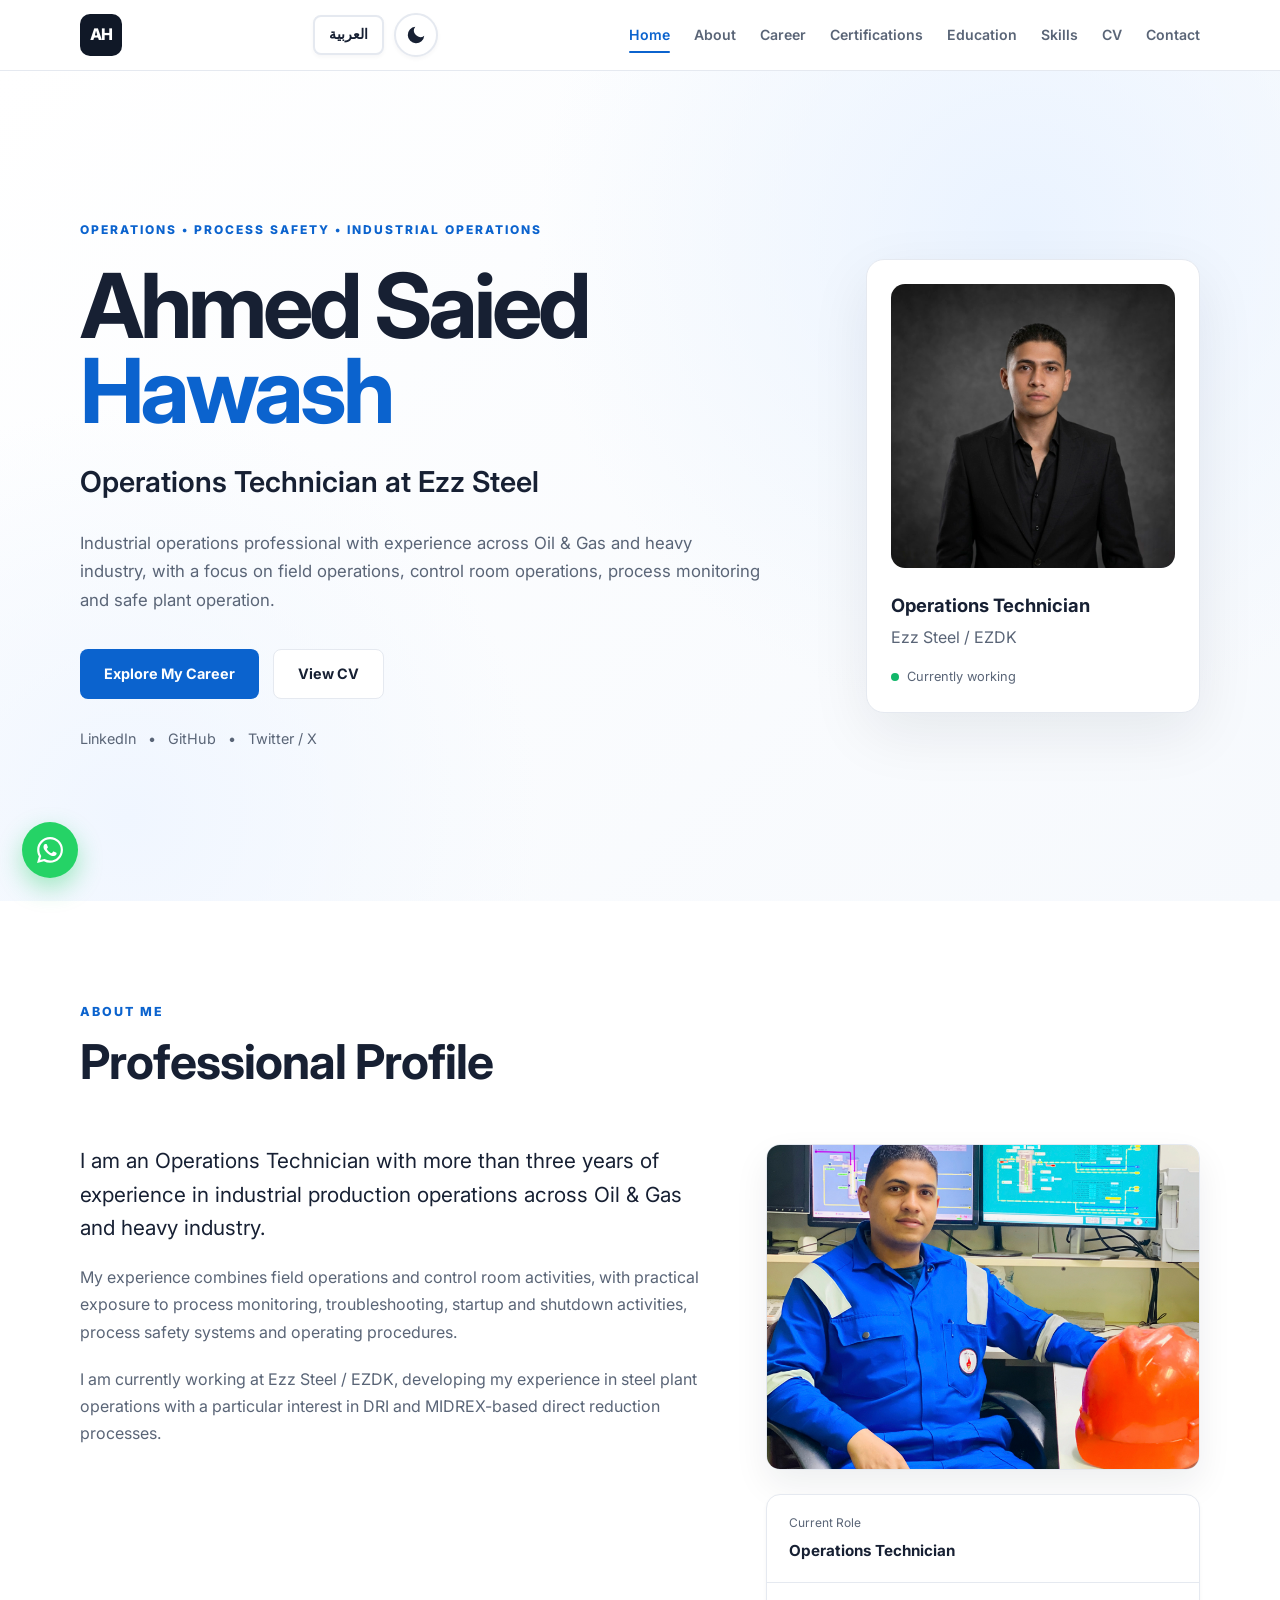
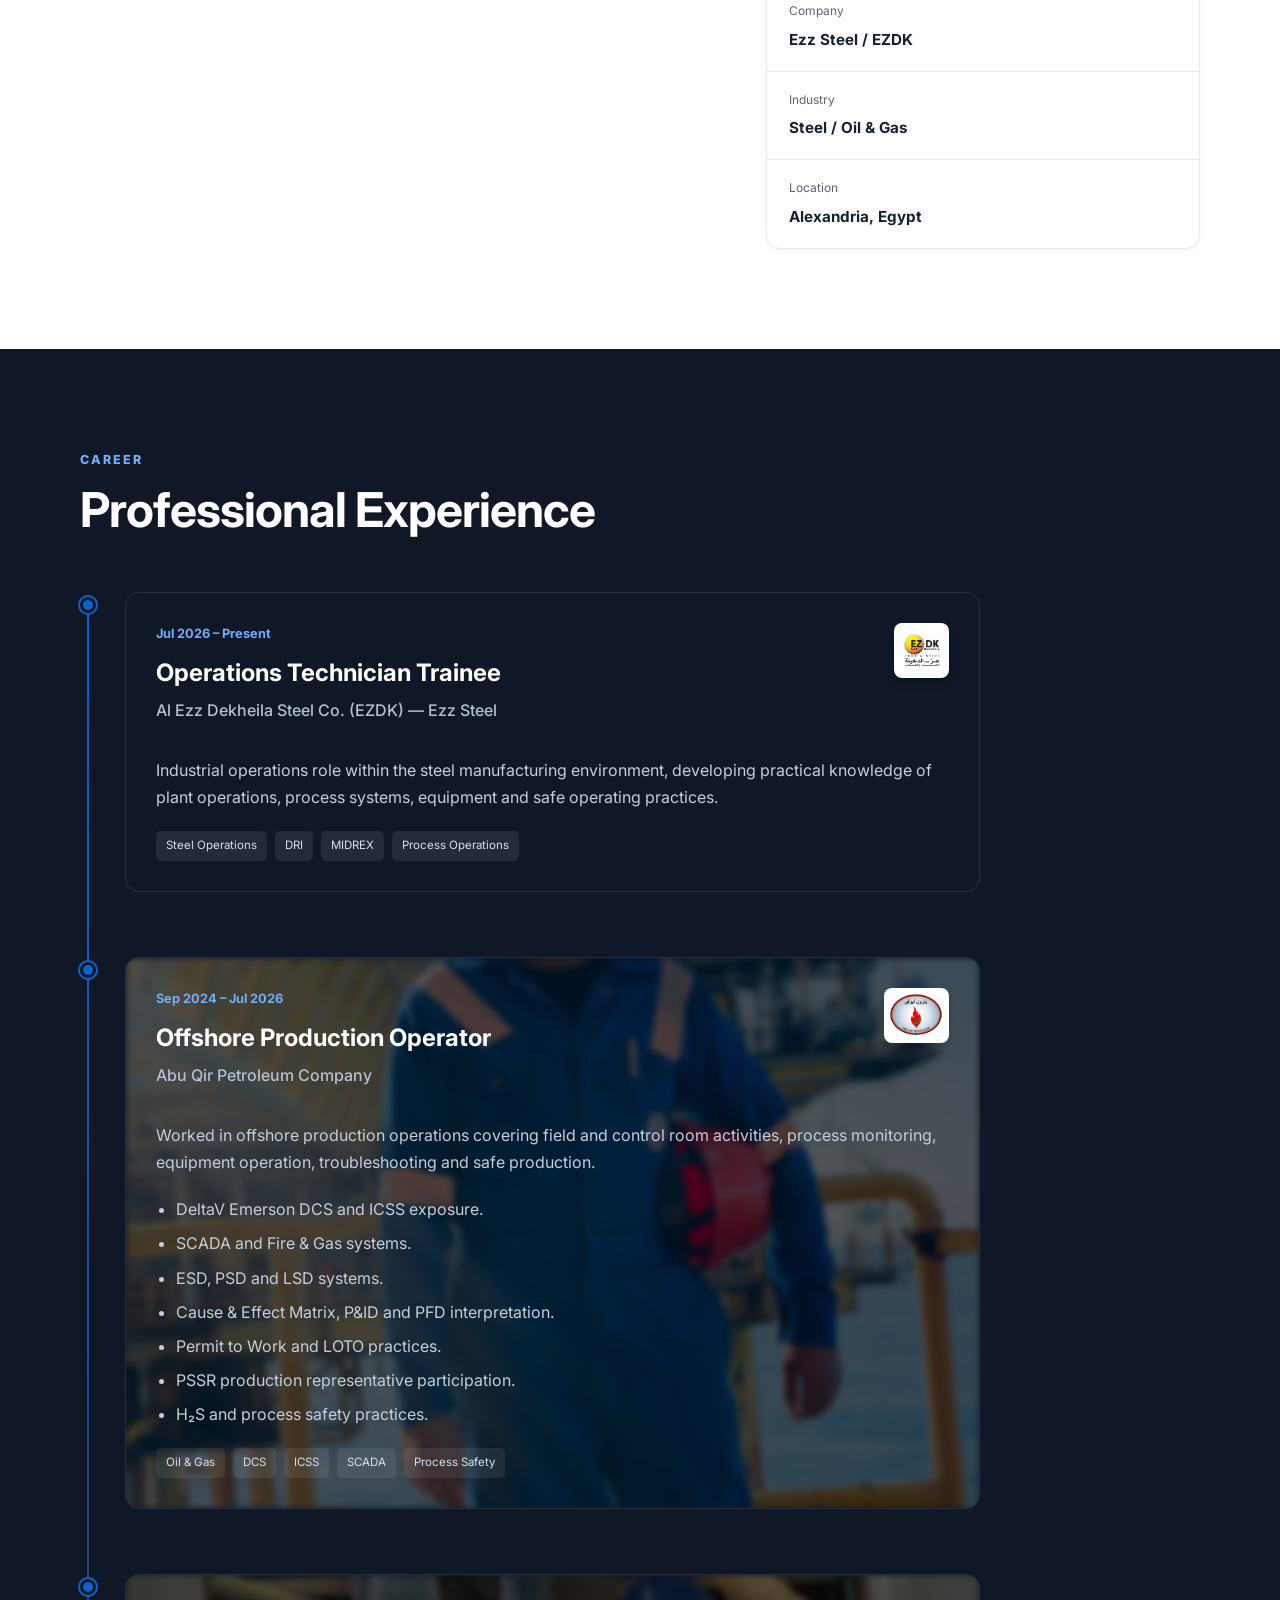
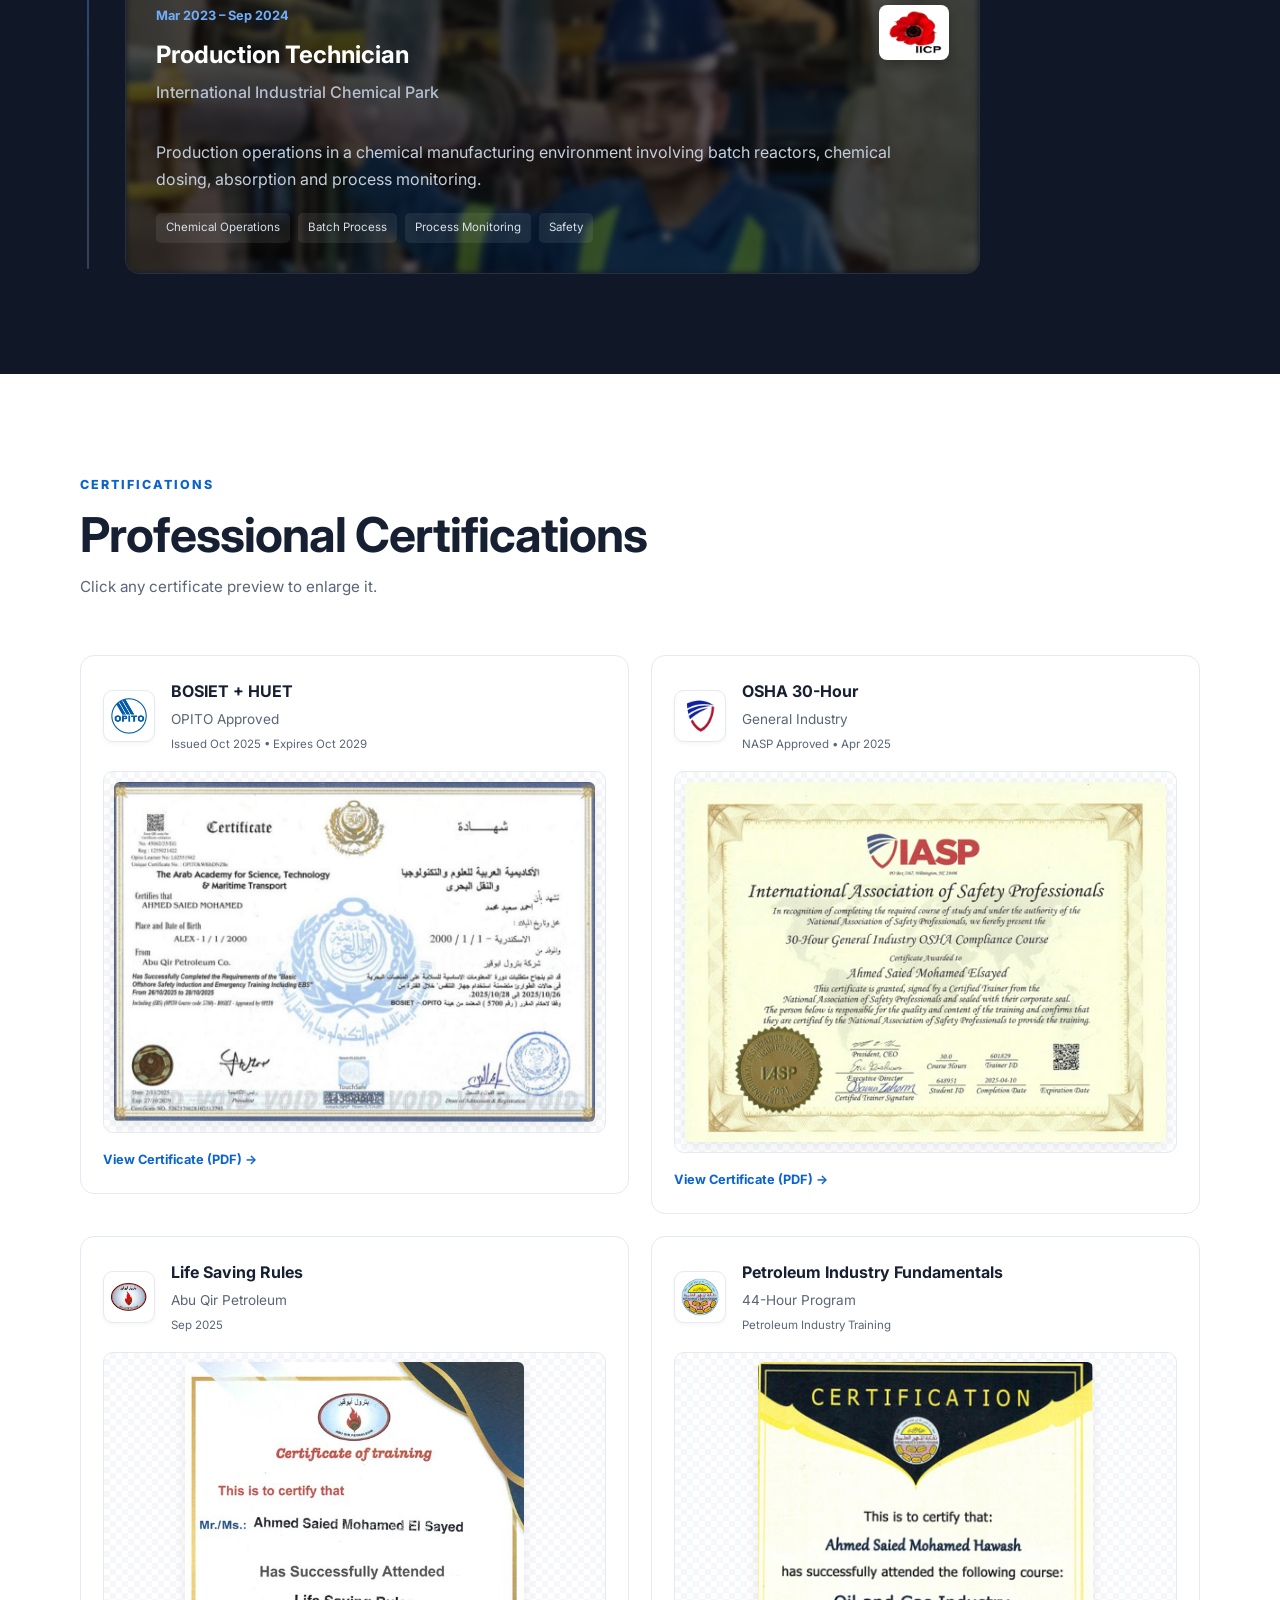
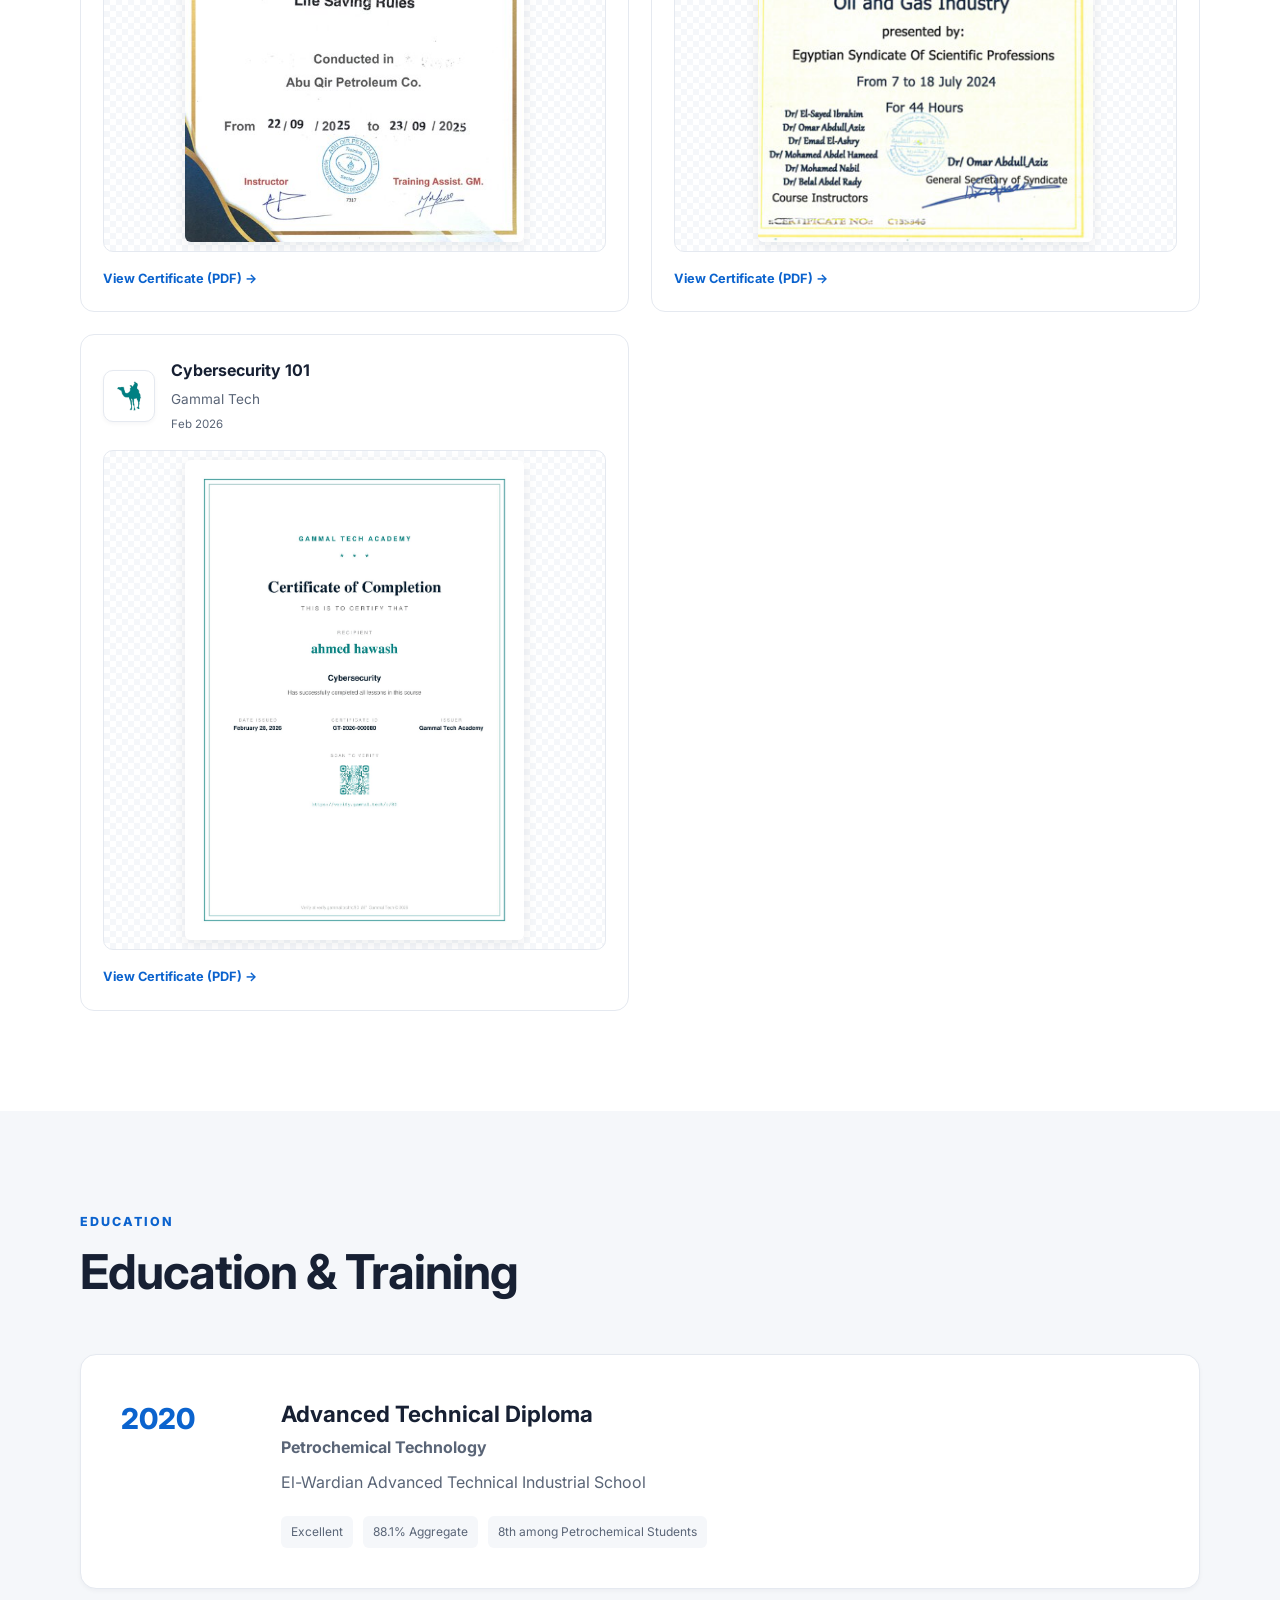
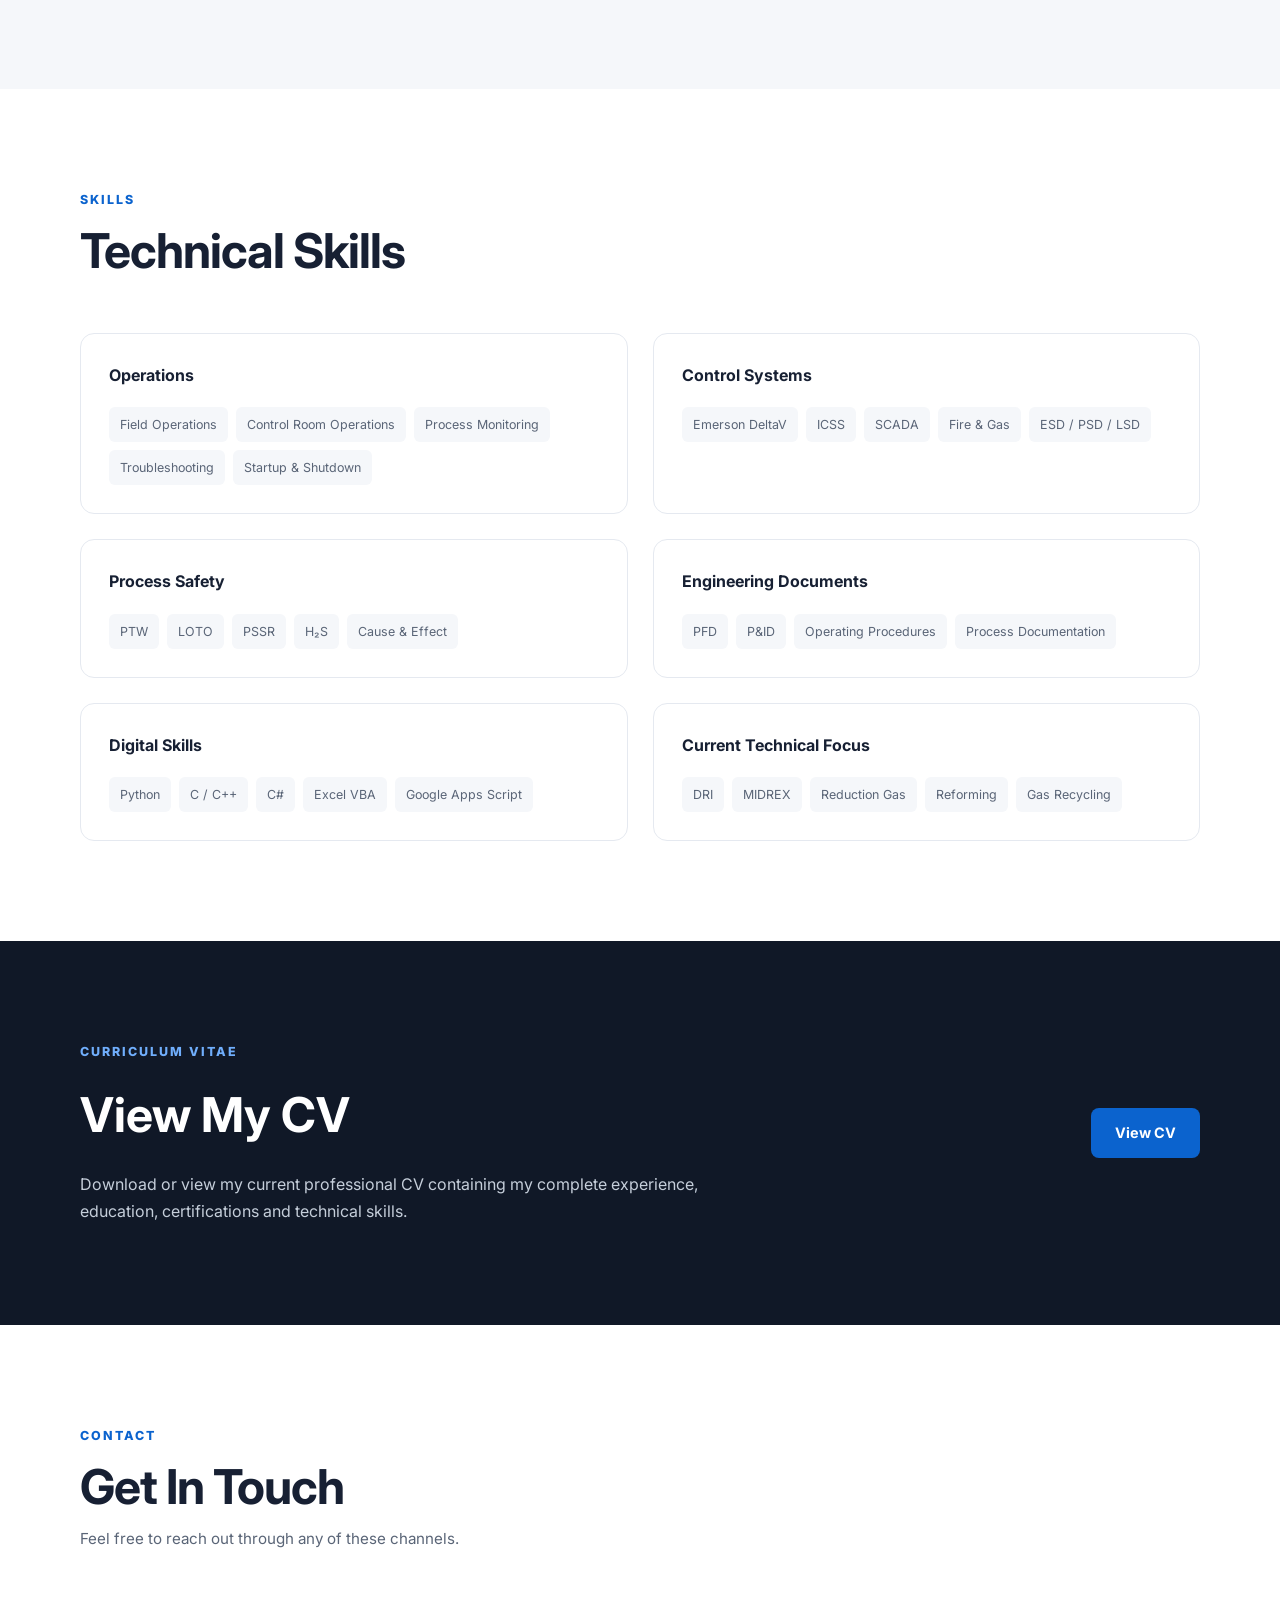
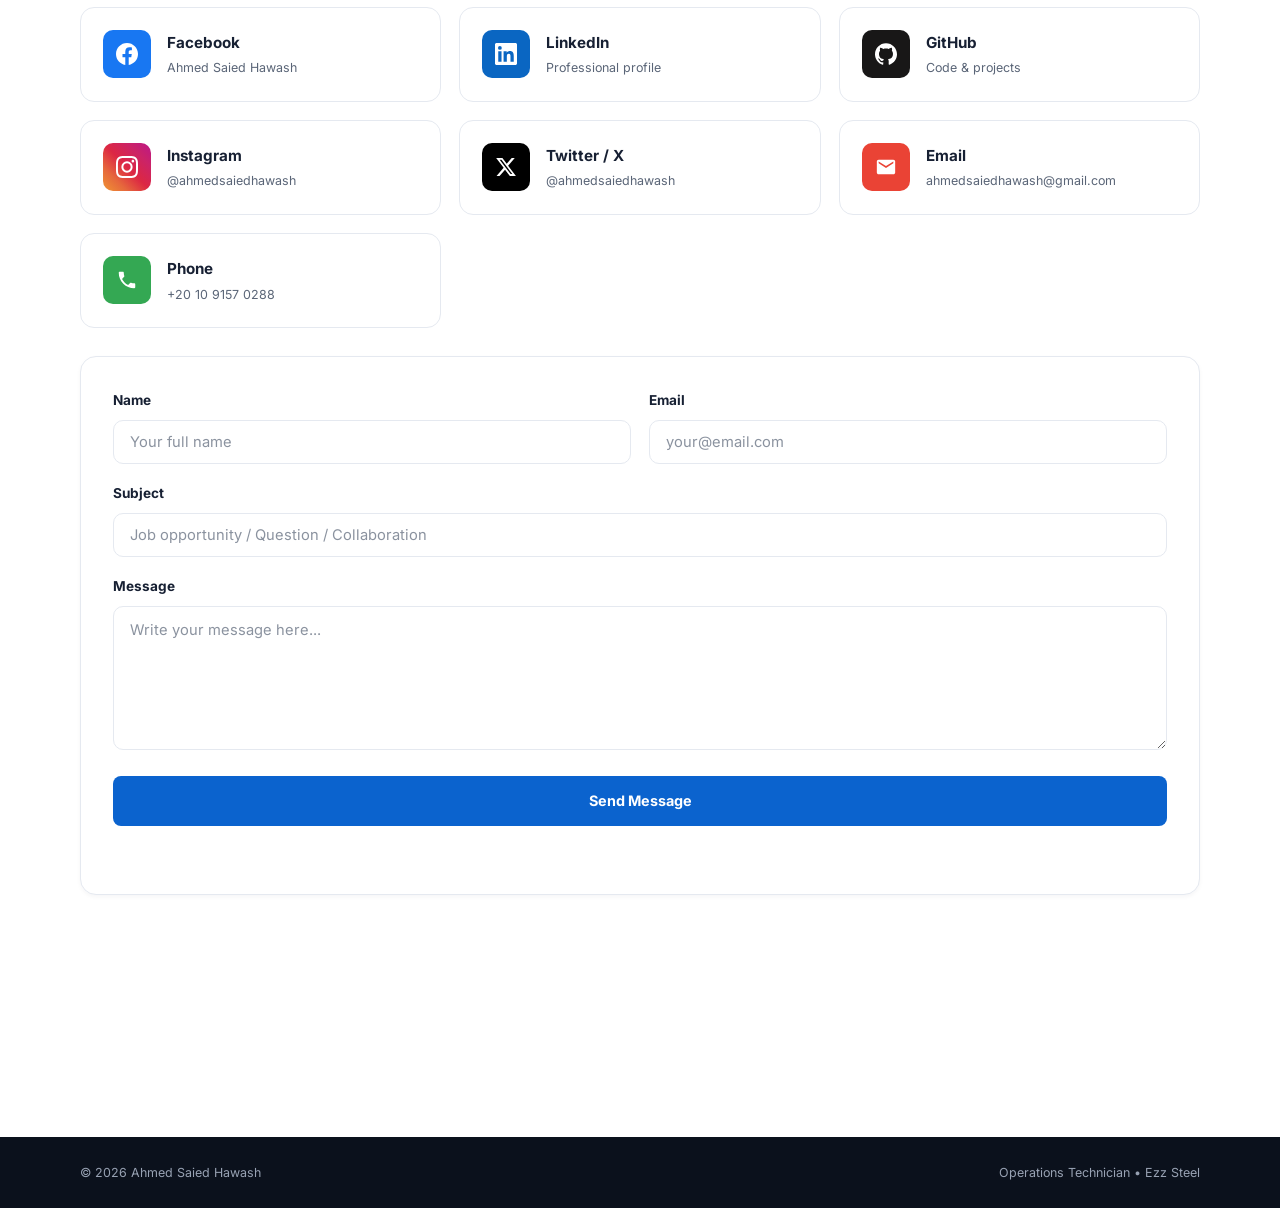
==== commit 907cf57e: "REV0" ====
--- a/index.html
+++ b/index.html
@@ -10,12 +10,20 @@
     <meta name="description"
         content="Ahmed Saied Hawash — Operations Technician at Ezz Steel, with experience in Oil & Gas Operations, Process Safety, DCS, ICSS and DRI/MIDREX operations.">
 
+    <meta name="keywords"
+        content="Ahmed Saied Hawash, Operations Technician, Ezz Steel, Oil and Gas, Process Safety, DCS, ICSS, DRI, MIDREX, Alexandria Egypt, فني عمليات">
+
     <meta name="author" content="Ahmed Saied Hawash">
 
     <meta name="robots" content="index, follow">
     <meta name="googlebot" content="index, follow, max-snippet:-1, max-image-preview:large">
 
     <meta name="theme-color" content="#0b63ce">
+
+    <!-- ================= HREFLANG (Multilingual SEO) ================= -->
+    <link rel="alternate" hreflang="en" href="https://ahmedsaiedhawash.github.io/" />
+    <link rel="alternate" hreflang="ar" href="https://ahmedsaiedhawash.github.io/ar.html" />
+    <link rel="alternate" hreflang="x-default" href="https://ahmedsaiedhawash.github.io/" />
 
     <!-- ================= OPEN GRAPH ================= -->
     <meta property="og:title" content="Ahmed Saied Hawash | Operations Technician">
@@ -23,19 +31,20 @@
         content="Professional profile of Ahmed Saied Hawash — Operations Technician at Ezz Steel.">
     <meta property="og:type" content="website">
     <meta property="og:url" content="https://ahmedsaiedhawash.github.io/">
-    <meta property="og:image" content="https://ahmedsaiedhawash.github.io/images/og-image.png">
+    <meta property="og:image" content="https://ahmedsaiedhawash.github.io/images/Ahmed-Saied-Hawash_og.png">
     <meta property="og:image:width" content="1200">
     <meta property="og:image:height" content="630">
     <meta property="og:image:alt" content="Ahmed Saied Hawash — Operations Technician">
     <meta property="og:site_name" content="Ahmed Saied Hawash">
     <meta property="og:locale" content="en_US">
+    <meta property="og:locale:alternate" content="ar_EG">
 
     <!-- ================= TWITTER CARD ================= -->
     <meta name="twitter:card" content="summary_large_image">
     <meta name="twitter:title" content="Ahmed Saied Hawash | Operations Technician">
     <meta name="twitter:description"
         content="Operations Technician at Ezz Steel — Oil & Gas, DCS, Process Safety, DRI/MIDREX.">
-    <meta name="twitter:image" content="https://ahmedsaiedhawash.github.io/images/og-image.png">
+    <meta name="twitter:image" content="https://ahmedsaiedhawash.github.io/images/Ahmed-Saied-Hawash_og.png">
     <meta name="twitter:creator" content="@ahmedsaiedhawash">
 
     <link rel="canonical" href="https://ahmedsaiedhawash.github.io/">
@@ -55,7 +64,7 @@
 
     <link href="https://fonts.googleapis.com/css2?family=Inter:wght@400;500;600;700;800&display=swap" rel="stylesheet">
 
-    <!-- ================= STRUCTURED DATA ================= -->
+    <!-- ================= STRUCTURED DATA (SEO) ================= -->
     <script type="application/ld+json">
     {
         "@context": "https://schema.org",
@@ -66,7 +75,17 @@
                 "url": "https://ahmedsaiedhawash.github.io/",
                 "name": "Ahmed Saied Hawash",
                 "description": "Operations Technician at Ezz Steel — Oil & Gas, DCS, Process Safety, DRI/MIDREX.",
-                "inLanguage": "en"
+                "inLanguage": "en",
+                "publisher": { "@id": "https://ahmedsaiedhawash.github.io/#person" }
+            },
+            {
+                "@type": "ProfilePage",
+                "@id": "https://ahmedsaiedhawash.github.io/#profilepage",
+                "url": "https://ahmedsaiedhawash.github.io/",
+                "name": "Ahmed Saied Hawash — Operations Technician",
+                "inLanguage": "en",
+                "isPartOf": { "@id": "https://ahmedsaiedhawash.github.io/#website" },
+                "mainEntity": { "@id": "https://ahmedsaiedhawash.github.io/#person" }
             },
             {
                 "@type": "Person",
@@ -79,6 +98,7 @@
                 "telephone": "+201091570288",
                 "worksFor": {
                     "@type": "Organization",
+                    "@id": "https://ahmedsaiedhawash.github.io/#organization",
                     "name": "Ezz Steel"
                 },
                 "address": {
@@ -99,6 +119,7 @@
                     "Reforming",
                     "Gas Recycling"
                 ],
+                "knowsLanguage": ["en", "ar"],
                 "sameAs": [
                     "https://www.facebook.com/AhmedSaiedHawash/",
                     "https://www.linkedin.com/in/ahmedsaiedhawash/",
@@ -109,6 +130,24 @@
                 ]
             },
             {
+                "@type": "Organization",
+                "@id": "https://ahmedsaiedhawash.github.io/#organization",
+                "name": "Ezz Steel",
+                "url": "https://www.ezzsteel.com/"
+            },
+            {
+                "@type": "BreadcrumbList",
+                "@id": "https://ahmedsaiedhawash.github.io/#breadcrumb",
+                "itemListElement": [
+                    {
+                        "@type": "ListItem",
+                        "position": 1,
+                        "name": "Home",
+                        "item": "https://ahmedsaiedhawash.github.io/"
+                    }
+                ]
+            },
+            {
                 "@type": "EducationalOccupationalCredential",
                 "name": "BOSIET + HUET",
                 "credentialCategory": "certificate",
@@ -137,21 +176,18 @@
 <body>
 
     <div class="progress-bar" id="progressBar" aria-hidden="true"></div>
-
     <a href="#home" class="skip-link">Skip to content</a>
 
 
     <!-- ================= NAVIGATION ================= -->
-
     <header class="header">
         <nav class="navbar container" aria-label="Main navigation">
 
             <a href="#home" class="logo">AH</a>
 
             <div class="header-actions">
-
-                <!-- زر تبديل اللغة -->
-                <a href="ar.html" class="lang-toggle" aria-label="Switch to Arabic">العربية</a>
+                <a href="ar.html" class="lang-toggle" aria-label="Switch to Arabic"
+                    data-i18n="nav.switch_lang">العربية</a>
 
                 <button class="theme-toggle" id="themeToggle" aria-label="Toggle dark mode" title="Toggle theme">
                     <svg class="icon-moon" viewBox="0 0 24 24" fill="currentColor" width="20" height="20"
@@ -165,21 +201,19 @@
                     </svg>
                 </button>
 
-                <button class="menu-toggle" id="menuToggle" aria-label="Open navigation menu" aria-expanded="false">
-                    ☰
-                </button>
-
+                <button class="menu-toggle" id="menuToggle" aria-label="Open navigation menu"
+                    aria-expanded="false">☰</button>
             </div>
 
             <ul class="nav-links" id="navLinks">
-                <li><a href="#home">Home</a></li>
-                <li><a href="#about">About</a></li>
-                <li><a href="#career">Career</a></li>
-                <li><a href="#certifications">Certifications</a></li>
-                <li><a href="#education">Education</a></li>
-                <li><a href="#skills">Skills</a></li>
-                <li><a href="#cv">CV</a></li>
-                <li><a href="#contact">Contact</a></li>
+                <li><a href="#home" data-i18n="nav.home">Home</a></li>
+                <li><a href="#about" data-i18n="nav.about">About</a></li>
+                <li><a href="#career" data-i18n="nav.career">Career</a></li>
+                <li><a href="#certifications" data-i18n="nav.certifications">Certifications</a></li>
+                <li><a href="#education" data-i18n="nav.education">Education</a></li>
+                <li><a href="#skills" data-i18n="nav.skills">Skills</a></li>
+                <li><a href="#cv" data-i18n="nav.cv">CV</a></li>
+                <li><a href="#contact" data-i18n="nav.contact">Contact</a></li>
             </ul>
 
         </nav>
@@ -189,27 +223,21 @@
     <main>
 
         <!-- ================= HERO ================= -->
-
         <section class="hero" id="home">
-
             <div class="container hero-content">
 
                 <div class="hero-text">
-
-                    <p class="eyebrow reveal">
+                    <p class="eyebrow reveal" data-i18n="hero.eyebrow">
                         OPERATIONS • PROCESS SAFETY • INDUSTRIAL OPERATIONS
                     </p>
 
-                    <h1 class="reveal">
-                        Ahmed Saied<br>
-                        <span>Hawash</span>
+                    <h1 class="reveal" data-hero-name>
+                        Ahmed Saied<br><span>Hawash</span>
                     </h1>
 
-                    <h2 class="reveal">
-                        Operations Technician at Ezz Steel
-                    </h2>
-
-                    <p class="hero-description reveal">
+                    <h2 class="reveal" data-i18n="hero.title">Operations Technician at Ezz Steel</h2>
+
+                    <p class="hero-description reveal" data-i18n="hero.description">
                         Industrial operations professional with experience
                         across Oil & Gas and heavy industry, with a focus on
                         field operations, control room operations, process
@@ -217,670 +245,209 @@
                     </p>
 
                     <div class="hero-buttons reveal">
-                        <a href="#career" class="btn btn-primary">
-                            Explore My Career
-                        </a>
-
-                        <a href="cv/Ahmed-Saied-Hawash-CV.pdf" class="btn btn-secondary" target="_blank" rel="noopener">
-                            View CV
-                        </a>
+                        <a href="#career" class="btn btn-primary" data-i18n="hero.btn_primary">Explore My Career</a>
+                        <a href="cv/Ahmed-Saied-Hawash-CV.pdf" class="btn btn-secondary" target="_blank" rel="noopener"
+                            data-i18n="hero.btn_secondary">View CV</a>
                     </div>
 
                     <div class="hero-links reveal">
                         <a href="https://www.linkedin.com/in/ahmedsaiedhawash/" target="_blank"
-                            rel="noopener noreferrer">
-                            LinkedIn
-                        </a>
-
+                            rel="noopener noreferrer" data-i18n="hero.links.linkedin">LinkedIn</a>
                         <span>•</span>
-
-                        <a href="https://github.com/ahmedsaiedhawash" target="_blank" rel="noopener noreferrer">
-                            GitHub
-                        </a>
-
+                        <a href="https://github.com/ahmedsaiedhawash" target="_blank" rel="noopener noreferrer"
+                            data-i18n="hero.links.github">GitHub</a>
                         <span>•</span>
-
-                        <a href="https://twitter.com/ahmedsaiedhawash" target="_blank" rel="noopener noreferrer">
-                            Twitter / X
-                        </a>
-                    </div>
-
-                </div>
-
+                        <a href="https://twitter.com/ahmedsaiedhawash" target="_blank" rel="noopener noreferrer"
+                            data-i18n="hero.links.twitter">Twitter / X</a>
+                    </div>
+                </div>
 
                 <div class="hero-card reveal">
-
                     <div class="profile-image-wrap">
                         <img src="images/ahmed-saied-hawash_profile.jpg" alt="Ahmed Saied Hawash" class="profile-image"
                             loading="eager" fetchpriority="high">
                     </div>
-
                     <div class="hero-card-info">
-
-                        <h3>Operations Technician</h3>
-
-                        <p>Ezz Steel / EZDK</p>
-
+                        <h3 data-i18n="hero.card.job_title">Operations Technician</h3>
+                        <p data-i18n="hero.card.company">Ezz Steel / EZDK</p>
                         <div class="status">
                             <span></span>
-                            Currently working
+                            <span data-i18n="hero.card.status">Currently working</span>
                         </div>
-
-                    </div>
-
-                </div>
-
-            </div>
-
+                    </div>
+                </div>
+
+            </div>
         </section>
 
 
         <!-- ================= ABOUT ================= -->
-
         <section class="section" id="about">
-
             <div class="container">
 
                 <div class="section-heading reveal">
-                    <p class="section-label">ABOUT ME</p>
-                    <h2>Professional Profile</h2>
+                    <p class="section-label" data-i18n="about.label">ABOUT ME</p>
+                    <h2 data-i18n="about.title">Professional Profile</h2>
                 </div>
 
                 <div class="about-grid">
 
                     <div class="about-text reveal">
-
-                        <p class="large-text">
+                        <p class="large-text" data-i18n="about.large_text">
                             I am an Operations Technician with more than
                             three years of experience in industrial production
                             operations across Oil & Gas and heavy industry.
                         </p>
-
-                        <p>
-                            My experience combines field operations and
-                            control room activities, with practical exposure
-                            to process monitoring, troubleshooting, startup
-                            and shutdown activities, process safety systems
-                            and operating procedures.
-                        </p>
-
-                        <p>
-                            I am currently working at Ezz Steel / EZDK,
-                            developing my experience in steel plant operations
-                            with a particular interest in DRI and
-                            MIDREX-based direct reduction processes.
-                        </p>
-
+                        <div data-about-paragraphs></div>
                     </div>
 
                     <div class="about-side reveal">
-
-                        <img src="images/Ahmed-Saied-Hawash_about.jpg" alt="Ahmed Saied Hawash at work" class="about-photo" loading="lazy">
-
-                        <div class="info-card">
-
-                            <div class="info-item">
-                                <span>Current Role</span>
-                                <strong>Operations Technician</strong>
-                            </div>
-
-                            <div class="info-item">
-                                <span>Company</span>
-                                <strong>Ezz Steel / EZDK</strong>
-                            </div>
-
-                            <div class="info-item">
-                                <span>Industry</span>
-                                <strong>Steel / Oil & Gas</strong>
-                            </div>
-
-                            <div class="info-item">
-                                <span>Location</span>
-                                <strong>Alexandria, Egypt</strong>
-                            </div>
-
-                        </div>
-
-                    </div>
-
-                </div>
-
-            </div>
-
-        </section>
-
-
-        <!-- ================= CAREER (UPDATED) ================= -->
-
+                        <img src="images/Ahmed-Saied-Hawash_about.jpg" alt="Ahmed Saied Hawash at work"
+                            class="about-photo" loading="lazy">
+                        <div class="info-card" data-about-info></div>
+                    </div>
+
+                </div>
+
+            </div>
+        </section>
+
+
+        <!-- ================= CAREER ================= -->
         <section class="section section-dark" id="career">
-
             <div class="container">
 
                 <div class="section-heading reveal">
-                    <p class="section-label">CAREER</p>
-                    <h2>Professional Experience</h2>
-                </div>
-
-                <div class="timeline">
-
-                    <!-- Experience 1 -->
-                    <article class="timeline-item reveal experience-bg" style="--bg-img: url('images/ezz-bg.jpg');">
-                        <div class="timeline-dot"></div>
-                        <div class="timeline-content">
-                            <div class="timeline-header">
-                                <div>
-                                    <div class="timeline-date">Jul 2026 – Present</div>
-                                    <h3>Operations Technician Trainee</h3>
-                                    <h4>Al Ezz Dekheila Steel Co. (EZDK) — Ezz Steel</h4>
-                                </div>
-                                <img src="images/ezz-logo.png" alt="Ezz Steel Logo" class="company-logo">
-                            </div>
-                            <p>
-                                Industrial operations role within the steel
-                                manufacturing environment, developing
-                                practical knowledge of plant operations,
-                                process systems, equipment and safe operating
-                                practices.
-                            </p>
-                            <div class="tags">
-                                <span>Steel Operations</span>
-                                <span>DRI</span>
-                                <span>MIDREX</span>
-                                <span>Process Operations</span>
-                            </div>
-                        </div>
-                    </article>
-
-
-                    <!-- Experience 2 -->
-                    <article class="timeline-item reveal experience-bg" style="--bg-img: url('images/Ahmed-Saied-Hawash_abuqir-bg.jpg');">
-                        <div class="timeline-dot"></div>
-                        <div class="timeline-content">
-                            <div class="timeline-header">
-                                <div>
-                                    <div class="timeline-date">Sep 2024 – Jul 2026</div>
-                                    <h3>Offshore Production Operator</h3>
-                                    <h4>Abu Qir Petroleum Company</h4>
-                                </div>
-                                <img src="images/abuqir-logo.png" alt="Abu Qir Petroleum Logo" class="company-logo">
-                            </div>
-                            <p>
-                                Worked in offshore production operations
-                                covering field and control room activities,
-                                process monitoring, equipment operation,
-                                troubleshooting and safe production.
-                            </p>
-                            <ul class="experience-list">
-                                <li>DeltaV Emerson DCS and ICSS exposure.</li>
-                                <li>SCADA and Fire & Gas systems.</li>
-                                <li>ESD, PSD and LSD systems.</li>
-                                <li>Cause & Effect Matrix, P&ID and PFD interpretation.</li>
-                                <li>Permit to Work and LOTO practices.</li>
-                                <li>PSSR production representative participation.</li>
-                                <li>H₂S and process safety practices.</li>
-                            </ul>
-                            <div class="tags">
-                                <span>Oil & Gas</span>
-                                <span>DCS</span>
-                                <span>ICSS</span>
-                                <span>SCADA</span>
-                                <span>Process Safety</span>
-                            </div>
-                        </div>
-                    </article>
-
-
-                    <!-- Experience 3 -->
-                    <article class="timeline-item reveal experience-bg"
-                        style="--bg-img: url('images/Ahmed-Saied-Hawash_iicp-bg.jpg');">
-                        <div class="timeline-dot"></div>
-                        <div class="timeline-content">
-                            <div class="timeline-header">
-                                <div>
-                                    <div class="timeline-date">Mar 2023 – Sep 2024</div>
-                                    <h3>Production Technician</h3>
-                                    <h4>International Industrial Chemical Park</h4>
-                                </div>
-                                <img src="images/iicp-logo.png" alt="Chemical Park Logo" class="company-logo">
-                            </div>
-                            <p>
-                                Production operations in a chemical
-                                manufacturing environment involving batch
-                                reactors, chemical dosing, absorption and
-                                process monitoring.
-                            </p>
-                            <div class="tags">
-                                <span>Chemical Operations</span>
-                                <span>Batch Process</span>
-                                <span>Process Monitoring</span>
-                                <span>Safety</span>
-                            </div>
-                        </div>
-                    </article>
-
-                </div>
-
-            </div>
-
+                    <p class="section-label" data-i18n="career.label">CAREER</p>
+                    <h2 data-i18n="career.title">Professional Experience</h2>
+                </div>
+
+                <div class="timeline" data-career-items></div>
+
+            </div>
         </section>
 
 
         <!-- ================= CERTIFICATIONS ================= -->
-
         <section class="section" id="certifications">
-
             <div class="container">
 
                 <div class="section-heading reveal">
-                    <p class="section-label">CERTIFICATIONS</p>
-                    <h2>Professional Certifications</h2>
-                    <p class="section-subtext">
+                    <p class="section-label" data-i18n="certifications.label">CERTIFICATIONS</p>
+                    <h2 data-i18n="certifications.title">Professional Certifications</h2>
+                    <p class="section-subtext" data-i18n="certifications.subtext">
                         Click any certificate preview to enlarge it.
                     </p>
                 </div>
 
-                <div class="cards-grid" id="certGrid">
-
-                    <article class="cert-card reveal">
-                        <div class="cert-head">
-                            <div class="cert-icon">
-                                <img src="images/opito-logo.png" alt="OPITO Approved Logo" loading="lazy">
-                            </div>
-                            <div>
-                                <h3>BOSIET + HUET</h3>
-                                <p>OPITO Approved</p>
-                                <small>Issued Oct 2025 • Expires Oct 2029</small>
-                            </div>
-                        </div>
-                        <div class="cert-preview" role="button" tabindex="0"
-                            aria-label="View BOSIET certificate preview">
-                            <img src="images/cert-bosiet.jpg" alt="BOSIET + HUET Certificate Preview" loading="lazy">
-                            <span class="cert-zoom">🔍</span>
-                        </div>
-                        <a href="certificates/BOSIET-HUET.pdf" target="_blank" rel="noopener" class="card-link">
-                            View Certificate (PDF) →
-                        </a>
-                    </article>
-
-
-                    <article class="cert-card reveal">
-                        <div class="cert-head">
-                            <div class="cert-icon">
-                                <img src="images/nasp-logo.png" alt="NASP Approved Logo" loading="lazy">
-                            </div>
-                            <div>
-                                <h3>OSHA 30-Hour</h3>
-                                <p>General Industry</p>
-                                <small>NASP Approved • Apr 2025</small>
-                            </div>
-                        </div>
-                        <div class="cert-preview" role="button" tabindex="0" aria-label="View OSHA certificate preview">
-                            <img src="images/cert-osha.jpg" alt="OSHA 30-Hour Certificate Preview" loading="lazy">
-                            <span class="cert-zoom">🔍</span>
-                        </div>
-                        <a href="certificates/OSHA-30.pdf" target="_blank" rel="noopener" class="card-link">
-                            View Certificate (PDF) →
-                        </a>
-                    </article>
-
-
-                    <article class="cert-card reveal">
-                        <div class="cert-head">
-                            <div class="cert-icon">
-                                <img src="images/abuqir-logo.png" alt="Abu Qir Petroleum Logo" loading="lazy">
-                            </div>
-                            <div>
-                                <h3>Life Saving Rules</h3>
-                                <p>Abu Qir Petroleum</p>
-                                <small>Sep 2025</small>
-                            </div>
-                        </div>
-                        <div class="cert-preview" role="button" tabindex="0"
-                            aria-label="View Life Saving Rules certificate preview">
-                            <img src="images/cert-life-saving.jpg" alt="Life Saving Rules Certificate Preview"
-                                loading="lazy">
-                            <span class="cert-zoom">🔍</span>
-                        </div>
-                        <a href="certificates/Life-Saving-Rules.pdf" target="_blank" rel="noopener" class="card-link">
-                            View Certificate (PDF) →
-                        </a>
-                    </article>
-
-
-                    <article class="cert-card reveal">
-                        <div class="cert-head">
-                            <div class="cert-icon">
-                                <img src="images/petroleum-logo.png" alt="Petroleum Industry Training Logo"
-                                    loading="lazy">
-                            </div>
-                            <div>
-                                <h3>Petroleum Industry Fundamentals</h3>
-                                <p>44-Hour Program</p>
-                                <small>Petroleum Industry Training</small>
-                            </div>
-                        </div>
-                        <div class="cert-preview" role="button" tabindex="0"
-                            aria-label="View Petroleum Industry certificate preview">
-                            <img src="images/cert-petroleum.jpg"
-                                alt="Petroleum Industry Fundamentals Certificate Preview" loading="lazy">
-                            <span class="cert-zoom">🔍</span>
-                        </div>
-                        <a href="certificates/Petroleum-Industry-Fundamentals.pdf" target="_blank" rel="noopener"
-                            class="card-link">
-                            View Certificate (PDF) →
-                        </a>
-                    </article>
-
-
-                    <article class="cert-card reveal">
-                        <div class="cert-head">
-                            <div class="cert-icon">
-                                <img src="images/gammaltech-logo.png" alt="Gammal Tech Logo" loading="lazy">
-                            </div>
-                            <div>
-                                <h3>Cybersecurity 101</h3>
-                                <p>Gammal Tech</p>
-                                <small>Feb 2026</small>
-                            </div>
-                        </div>
-                        <div class="cert-preview" role="button" tabindex="0"
-                            aria-label="View Cybersecurity certificate preview">
-                            <img src="images/cert-cybersecurity.jpg" alt="Cybersecurity 101 Certificate Preview"
-                                loading="lazy">
-                            <span class="cert-zoom">🔍</span>
-                        </div>
-                        <a href="certificates/Cybersecurity-101.pdf" target="_blank" rel="noopener" class="card-link">
-                            View Certificate (PDF) →
-                        </a>
-                    </article>
-
-                </div>
-
-            </div>
-
+                <div class="cards-grid" id="certGrid" data-cert-items></div>
+
+            </div>
         </section>
 
 
         <!-- ================= EDUCATION ================= -->
-
         <section class="section section-light" id="education">
-
             <div class="container">
 
                 <div class="section-heading reveal">
-                    <p class="section-label">EDUCATION</p>
-                    <h2>Education & Training</h2>
-                </div>
-
-                <div class="education-card reveal">
-
-                    <div class="education-year">2020</div>
-
-                    <div>
-                        <h3>Advanced Technical Diploma</h3>
-                        <h4>Petrochemical Technology</h4>
-                        <p>El-Wardian Advanced Technical Industrial School</p>
-
-                        <div class="education-stats">
-                            <span>Excellent</span>
-                            <span>88.1% Aggregate</span>
-                            <span>8th among Petrochemical Students</span>
-                        </div>
-                    </div>
-
-                </div>
-
-            </div>
-
+                    <p class="section-label" data-i18n="education.label">EDUCATION</p>
+                    <h2 data-i18n="education.title">Education & Training</h2>
+                </div>
+
+                <div class="education-card reveal" data-education></div>
+
+            </div>
         </section>
 
 
         <!-- ================= SKILLS ================= -->
-
         <section class="section" id="skills">
-
             <div class="container">
 
                 <div class="section-heading reveal">
-                    <p class="section-label">SKILLS</p>
-                    <h2>Technical Skills</h2>
-                </div>
-
-                <div class="skills-grid">
-
-                    <div class="skill-group reveal">
-                        <h3>Operations</h3>
-                        <div class="skill-list">
-                            <span>Field Operations</span>
-                            <span>Control Room Operations</span>
-                            <span>Process Monitoring</span>
-                            <span>Troubleshooting</span>
-                            <span>Startup & Shutdown</span>
-                        </div>
-                    </div>
-
-                    <div class="skill-group reveal">
-                        <h3>Control Systems</h3>
-                        <div class="skill-list">
-                            <span>Emerson DeltaV</span>
-                            <span>ICSS</span>
-                            <span>SCADA</span>
-                            <span>Fire & Gas</span>
-                            <span>ESD / PSD / LSD</span>
-                        </div>
-                    </div>
-
-                    <div class="skill-group reveal">
-                        <h3>Process Safety</h3>
-                        <div class="skill-list">
-                            <span>PTW</span>
-                            <span>LOTO</span>
-                            <span>PSSR</span>
-                            <span>H₂S</span>
-                            <span>Cause & Effect</span>
-                        </div>
-                    </div>
-
-                    <div class="skill-group reveal">
-                        <h3>Engineering Documents</h3>
-                        <div class="skill-list">
-                            <span>PFD</span>
-                            <span>P&ID</span>
-                            <span>Operating Procedures</span>
-                            <span>Process Documentation</span>
-                        </div>
-                    </div>
-
-                    <div class="skill-group reveal">
-                        <h3>Digital Skills</h3>
-                        <div class="skill-list">
-                            <span>Python</span>
-                            <span>C / C++</span>
-                            <span>C#</span>
-                            <span>Excel VBA</span>
-                            <span>Google Apps Script</span>
-                        </div>
-                    </div>
-
-                    <div class="skill-group reveal">
-                        <h3>Current Technical Focus</h3>
-                        <div class="skill-list">
-                            <span>DRI</span>
-                            <span>MIDREX</span>
-                            <span>Reduction Gas</span>
-                            <span>Reforming</span>
-                            <span>Gas Recycling</span>
-                        </div>
-                    </div>
-
-                </div>
-
-            </div>
-
+                    <p class="section-label" data-i18n="skills.label">SKILLS</p>
+                    <h2 data-i18n="skills.title">Technical Skills</h2>
+                </div>
+
+                <div class="skills-grid" data-skills-grid></div>
+
+            </div>
         </section>
 
 
         <!-- ================= CV ================= -->
-
         <section class="section section-dark" id="cv">
-
             <div class="container cv-section reveal">
-
                 <div>
-                    <p class="section-label">CURRICULUM VITAE</p>
-                    <h2>View My CV</h2>
-                    <p>
+                    <p class="section-label" data-i18n="cv.label">CURRICULUM VITAE</p>
+                    <h2 data-i18n="cv.title">View My CV</h2>
+                    <p data-i18n="cv.description">
                         Download or view my current professional CV
                         containing my complete experience, education,
                         certifications and technical skills.
                     </p>
                 </div>
-
-                <a href="cv/Ahmed-Saied-Hawash-CV.pdf" target="_blank" rel="noopener" class="btn btn-primary">
-                    View CV →
-                </a>
-
-            </div>
-
+                <a href="cv/Ahmed-Saied-Hawash-CV.pdf" target="_blank" rel="noopener" class="btn btn-primary"
+                    data-i18n="cv.button">View CV</a>
+            </div>
         </section>
 
 
         <!-- ================= CONTACT ================= -->
-
         <section class="section" id="contact">
-
             <div class="container">
 
                 <div class="section-heading reveal">
-                    <p class="section-label">CONTACT</p>
-                    <h2>Get In Touch</h2>
-                    <p class="section-subtext">
+                    <p class="section-label" data-i18n="contact.label">CONTACT</p>
+                    <h2 data-i18n="contact.title">Get In Touch</h2>
+                    <p class="section-subtext" data-i18n="contact.subtext">
                         Feel free to reach out through any of these channels.
                     </p>
                 </div>
 
-
-                <div class="contact-grid">
-
-                    <!-- Facebook -->
-                    <a href="https://www.facebook.com/AhmedSaiedHawash/" target="_blank" rel="noopener noreferrer"
-                        class="contact-card contact-facebook reveal" aria-label="Facebook profile">
-                        <span class="contact-icon" aria-hidden="true">
-                            <svg viewBox="0 0 24 24" fill="currentColor" width="22" height="22">
-                                <path
-                                    d="M24 12.073c0-6.627-5.373-12-12-12s-12 5.373-12 12c0 5.99 4.388 10.954 10.125 11.854v-8.385H7.078v-3.47h3.047V9.43c0-3.007 1.792-4.669 4.533-4.669 1.312 0 2.686.235 2.686.235v2.953H15.83c-1.491 0-1.956.925-1.956 1.874v2.25h3.328l-.532 3.47h-2.796v8.385C19.612 23.027 24 18.062 24 12.073z" />
-                            </svg>
-                        </span>
-                        <div>
-                            <h3>Facebook</h3>
-                            <p>Ahmed Saied Hawash</p>
+                <!-- Contact Cards -->
+                <div class="contact-grid" data-contact-items></div>
+
+                <!-- Contact Form (Web3Forms) -->
+                <form id="contactForm" class="contact-form reveal" novalidate>
+                    <input type="hidden" name="access_key" value="038b318e-3834-4447-926f-24cb6c7adf30">
+                    <input type="hidden" name="subject" value="New message from your portfolio website">
+                    <input type="hidden" name="from_name" value="Ahmed Saied Hawash Portfolio">
+                    <input type="checkbox" name="botcheck" class="hidden" style="display:none">
+
+                    <div class="form-row">
+                        <div class="form-group">
+                            <label for="formName" data-i18n="form.name_label">Name</label>
+                            <input type="text" id="formName" name="name" required placeholder="Your full name">
                         </div>
-                    </a>
-
-
-                    <!-- LinkedIn -->
-                    <a href="https://www.linkedin.com/in/ahmedsaiedhawash/" target="_blank" rel="noopener noreferrer"
-                        class="contact-card contact-linkedin reveal" aria-label="LinkedIn profile">
-                        <span class="contact-icon" aria-hidden="true">
-                            <svg viewBox="0 0 24 24" fill="currentColor" width="22" height="22">
-                                <path
-                                    d="M20.447 20.452h-3.554v-5.569c0-1.328-.027-3.037-1.852-3.037-1.853 0-2.136 1.445-2.136 2.939v5.667H9.351V9h3.414v1.561h.046c.477-.9 1.637-1.85 3.37-1.85 3.601 0 4.267 2.37 4.267 5.455v6.286zM5.337 7.433a2.062 2.062 0 01-2.063-2.065 2.063 2.063 0 112.063 2.065zm1.782 13.019H3.555V9h3.564v11.452zM22.225 0H1.771C.792 0 0 .774 0 1.729v20.542C0 23.227.792 24 1.771 24h20.451C23.2 24 24 23.227 24 22.271V1.729C24 .774 23.2 0 22.222 0h.003z" />
-                            </svg>
-                        </span>
-                        <div>
-                            <h3>LinkedIn</h3>
-                            <p>Professional profile</p>
+                        <div class="form-group">
+                            <label for="formEmail" data-i18n="form.email_label">Email</label>
+                            <input type="email" id="formEmail" name="email" required placeholder="your@email.com">
                         </div>
-                    </a>
-
-
-                    <!-- GitHub -->
-                    <a href="https://github.com/ahmedsaiedhawash" target="_blank" rel="noopener noreferrer"
-                        class="contact-card contact-github reveal" aria-label="GitHub profile">
-                        <span class="contact-icon" aria-hidden="true">
-                            <svg viewBox="0 0 24 24" fill="currentColor" width="22" height="22">
-                                <path
-                                    d="M12 .297c-6.63 0-12 5.373-12 12 0 5.303 3.438 9.8 8.205 11.385.6.113.82-.258.82-.577 0-.285-.01-1.04-.015-2.04-3.338.724-4.042-1.61-4.042-1.61C4.422 18.07 3.633 17.7 3.633 17.7c-1.087-.744.084-.729.084-.729 1.205.084 1.838 1.236 1.838 1.236 1.07 1.835 2.809 1.305 3.495.998.108-.776.417-1.305.76-1.605-2.665-.3-5.466-1.332-5.466-5.93 0-1.31.465-2.38 1.235-3.22-.135-.303-.54-1.523.105-3.176 0 0 1.005-.322 3.3 1.23.96-.267 1.98-.399 3-.405 1.02.006 2.04.138 3 .405 2.28-1.552 3.285-1.23 3.285-1.23.645 1.653.24 2.873.12 3.176.765.84 1.23 1.91 1.23 3.22 0 4.61-2.805 5.625-5.475 5.92.42.36.81 1.096.81 2.22 0 1.606-.015 2.896-.015 3.286 0 .315.21.69.825.57C20.565 22.092 24 17.592 24 12.297c0-6.627-5.373-12-12-12" />
-                            </svg>
-                        </span>
-                        <div>
-                            <h3>GitHub</h3>
-                            <p>Code & projects</p>
-                        </div>
-                    </a>
-
-
-                    <!-- Instagram -->
-                    <a href="https://www.instagram.com/ahmedsaiedhawash/" target="_blank" rel="noopener noreferrer"
-                        class="contact-card contact-instagram reveal" aria-label="Instagram profile">
-                        <span class="contact-icon" aria-hidden="true">
-                            <svg viewBox="0 0 24 24" fill="currentColor" width="22" height="22">
-                                <path
-                                    d="M12 0C8.74 0 8.333.015 7.053.072 5.775.132 4.905.333 4.14.63c-.789.306-1.459.717-2.126 1.384S.935 3.35.63 4.14C.333 4.905.131 5.775.072 7.053.012 8.333 0 8.74 0 12s.015 3.667.072 4.947c.06 1.277.261 2.148.558 2.913.306.788.717 1.459 1.384 2.126.667.666 1.336 1.079 2.126 1.384.766.296 1.636.499 2.913.558C8.333 23.988 8.74 24 12 24s3.667-.015 4.947-.072c1.277-.06 2.148-.262 2.913-.558.788-.306 1.459-.718 2.126-1.384.666-.667 1.079-1.335 1.384-2.126.296-.765.499-1.636.558-2.913.06-1.28.072-1.687.072-4.947s-.015-3.667-.072-4.947c-.06-1.277-.262-2.149-.558-2.913-.306-.789-.718-1.459-1.384-2.126C21.319 1.347 20.651.935 19.86.63c-.765-.297-1.636-.499-2.913-.558C15.667.012 15.26 0 12 0zm0 2.16c3.203 0 3.585.016 4.85.071 1.17.055 1.805.249 2.227.415.562.217.96.477 1.382.896.419.42.679.819.896 1.381.164.422.36 1.057.413 2.227.057 1.266.07 1.646.07 4.85s-.015 3.585-.074 4.85c-.061 1.17-.256 1.805-.421 2.227-.224.562-.479.96-.899 1.382-.419.419-.824.679-1.38.896-.42.164-1.065.36-2.235.413-1.274.057-1.649.07-4.859.07-3.211 0-3.586-.015-4.859-.074-1.171-.061-1.816-.256-2.236-.421-.569-.224-.96-.479-1.379-.899-.421-.419-.69-.824-.9-1.38-.165-.42-.359-1.065-.42-2.235-.045-1.26-.061-1.649-.061-4.844 0-3.196.016-3.586.061-4.861.061-1.17.255-1.814.42-2.234.21-.57.479-.96.9-1.381.419-.419.81-.689 1.379-.898.42-.166 1.051-.361 2.221-.421 1.275-.045 1.65-.06 4.859-.06l.045.03zm0 3.678a6.162 6.162 0 100 12.324 6.162 6.162 0 000-12.324zM12 16c-2.209 0-4-1.79-4-4 0-2.209 1.791-4 4-4s4 1.791 4 4c0 2.21-1.791 4-4 4zm7.846-10.405a1.441 1.441 0 01-2.88 0 1.44 1.44 0 012.88 0z" />
-                            </svg>
-                        </span>
-                        <div>
-                            <h3>Instagram</h3>
-                            <p>@ahmedsaiedhawash</p>
-                        </div>
-                    </a>
-
-
-                    <!-- Twitter / X -->
-                    <a href="https://twitter.com/ahmedsaiedhawash" target="_blank" rel="noopener noreferrer"
-                        class="contact-card contact-twitter reveal" aria-label="Twitter profile">
-                        <span class="contact-icon" aria-hidden="true">
-                            <svg viewBox="0 0 24 24" fill="currentColor" width="22" height="22">
-                                <path
-                                    d="M18.244 2.25h3.308l-7.227 8.26 8.502 11.24H16.17l-5.214-6.817L4.99 21.75H1.68l7.73-8.835L1.254 2.25H8.08l4.713 6.231zm-1.161 17.52h1.833L7.084 4.126H5.117z" />
-                            </svg>
-                        </span>
-                        <div>
-                            <h3>Twitter / X</h3>
-                            <p>@ahmedsaiedhawash</p>
-                        </div>
-                    </a>
-
-
-                    <!-- Email -->
-                    <a href="mailto:ahmedsaiedhawash@gmail.com" class="contact-card contact-email reveal"
-                        aria-label="Send email">
-                        <span class="contact-icon" aria-hidden="true">
-                            <svg viewBox="0 0 24 24" fill="currentColor" width="22" height="22">
-                                <path
-                                    d="M20 4H4c-1.1 0-1.99.9-1.99 2L2 18c0 1.1.9 2 2 2h16c1.1 0 2-.9 2-2V6c0-1.1-.9-2-2-2zm0 4l-8 5-8-5V6l8 5 8-5v2z" />
-                            </svg>
-                        </span>
-                        <div>
-                            <h3>Email</h3>
-                            <p>ahmedsaiedhawash@gmail.com</p>
-                        </div>
-                    </a>
-
-
-                    <!-- Phone -->
-                    <a href="tel:+201091570288" class="contact-card contact-phone reveal"
-                        aria-label="Call phone number">
-                        <span class="contact-icon" aria-hidden="true">
-                            <svg viewBox="0 0 24 24" fill="currentColor" width="22" height="22">
-                                <path
-                                    d="M6.62 10.79c1.44 2.83 3.76 5.14 6.59 6.59l2.2-2.2c.27-.27.67-.36 1.02-.24 1.12.37 2.33.57 3.57.57.55 0 1 .45 1 1V20c0 .55-.45 1-1 1-9.39 0-17-7.61-17-17 0-.55.45-1 1-1h3.5c.55 0 1 .45 1 1 0 1.25.2 2.45.57 3.57.11.35.03.74-.25 1.02l-2.2 2.2z" />
-                            </svg>
-                        </span>
-                        <div>
-                            <h3>Phone</h3>
-                            <p>+20 10 9157 0288</p>
-                        </div>
-                    </a>
-
-                </div>
-
-
-                <!-- WHATSAPP BANNER -->
-
+                    </div>
+
+                    <div class="form-group">
+                        <label for="formSubject" data-i18n="form.subject_label">Subject</label>
+                        <input type="text" id="formSubject" name="user_subject" required
+                            placeholder="Job opportunity / Question / Collaboration">
+                    </div>
+
+                    <div class="form-group">
+                        <label for="formMessage" data-i18n="form.message_label">Message</label>
+                        <textarea id="formMessage" name="message" rows="5" required
+                            placeholder="Write your message here..."></textarea>
+                    </div>
+
+                    <button type="submit" class="btn btn-primary" data-i18n="form.submit">Send Message</button>
+
+                    <p id="formStatus" class="form-status" role="status" aria-live="polite"></p>
+                </form>
+
+                <!-- WhatsApp Banner -->
                 <a href="https://wa.me/201091570288?text=Hello%20Ahmed%2C%20I%20found%20your%20website%20and%20would%20like%20to%20connect."
                     target="_blank" rel="noopener noreferrer" class="whatsapp-banner reveal"
-                    aria-label="Chat on WhatsApp">
+                    aria-label="Chat on WhatsApp" data-whatsapp-link>
 
                     <span class="whatsapp-banner-icon" aria-hidden="true">
                         <svg viewBox="0 0 24 24" fill="currentColor" width="34" height="34">
@@ -890,55 +457,45 @@
                     </span>
 
                     <div class="whatsapp-banner-content">
-                        <h3>Chat on WhatsApp</h3>
-                        <p>Fastest way to reach me — usually reply within minutes.</p>
-                    </div>
-
-                    <span class="whatsapp-banner-cta">Open Chat →</span>
+                        <h3 data-whatsapp-title>Chat on WhatsApp</h3>
+                        <p data-whatsapp-desc>Fastest way to reach me — usually reply within minutes.</p>
+                    </div>
+
+                    <span class="whatsapp-banner-cta" data-whatsapp-btn>Open Chat →</span>
 
                 </a>
 
             </div>
-
         </section>
 
     </main>
 
 
     <!-- ================= FOOTER ================= -->
-
     <footer class="footer">
         <div class="container footer-content">
-            <p>© <span id="currentYear"></span> Ahmed Saied Hawash</p>
-            <p>Operations Technician • Ezz Steel</p>
+            <p>© <span id="currentYear"></span> <span data-footer-copyright>Ahmed Saied Hawash</span></p>
+            <p data-footer-tagline>Operations Technician • Ezz Steel</p>
         </div>
     </footer>
 
 
     <!-- ================= FLOATING WHATSAPP ================= -->
-
     <a href="https://wa.me/201091570288?text=Hello%20Ahmed%2C%20I%20found%20your%20website%20and%20would%20like%20to%20connect."
         target="_blank" rel="noopener noreferrer" class="floating-whatsapp" aria-label="Chat on WhatsApp">
-
         <svg viewBox="0 0 24 24" fill="currentColor" width="26" height="26">
             <path
                 d="M17.472 14.382c-.297-.149-1.758-.867-2.03-.967-.273-.099-.471-.148-.67.15-.197.297-.767.966-.94 1.164-.173.199-.347.223-.644.075-.297-.15-1.255-.463-2.39-1.475-.883-.788-1.48-1.761-1.653-2.059-.173-.297-.018-.458.13-.606.134-.133.298-.347.446-.52.149-.174.198-.298.298-.497.099-.198.05-.371-.025-.52-.075-.149-.669-1.612-.916-2.207-.242-.579-.487-.5-.669-.51-.173-.008-.371-.01-.57-.01-.198 0-.52.074-.792.372-.272.297-1.04 1.016-1.04 2.479 0 1.462 1.065 2.875 1.213 3.074.149.198 2.096 3.2 5.077 4.487.709.306 1.262.489 1.694.625.712.227 1.36.195 1.871.118.571-.085 1.758-.719 2.006-1.413.248-.694.248-1.289.173-1.413-.074-.124-.272-.198-.57-.347m-5.421 7.403h-.004a9.87 9.87 0 01-5.031-1.378l-.361-.214-3.741.982.998-3.648-.235-.374a9.86 9.86 0 01-1.51-5.26c.001-5.45 4.436-9.884 9.888-9.884 2.64 0 5.122 1.03 6.988 2.898a9.825 9.825 0 012.893 6.994c-.003 5.45-4.437 9.884-9.885 9.884m8.413-18.297A11.815 11.815 0 0012.05 0C5.495 0 .16 5.335.157 11.892c0 2.096.547 4.142 1.588 5.945L.057 24l6.305-1.654a11.882 11.882 0 005.683 1.448h.005c6.554 0 11.89-5.335 11.893-11.893a11.821 11.821 0 00-3.48-8.413z" />
         </svg>
-
-        <span class="floating-whatsapp-tooltip">Chat with me</span>
-
+        <span class="floating-whatsapp-tooltip" data-whatsapp-tooltip>Chat with me</span>
     </a>
 
 
     <!-- ================= BACK TO TOP ================= -->
-
-    <button class="back-to-top" id="backToTop" aria-label="Back to top">
-        ↑
-    </button>
+    <button class="back-to-top" id="backToTop" aria-label="Back to top">↑</button>
 
 
     <!-- ================= CERTIFICATE LIGHTBOX ================= -->
-
     <div class="lightbox" id="lightbox" aria-hidden="true" role="dialog" aria-label="Certificate preview">
         <button class="lightbox-close" id="lightboxClose" aria-label="Close preview">✕</button>
         <button class="lightbox-nav lightbox-prev" id="lightboxPrev" aria-label="Previous certificate">‹</button>
@@ -948,7 +505,9 @@
     </div>
 
 
+    <!-- ================= SCRIPTS (Order matters!) ================= -->
     <script src="script.js"></script>
+    <script src="renderer.js"></script>
 
 </body>
 
--- a/style.css
+++ b/style.css
@@ -40,6 +40,12 @@
     font-family: inherit;
 }
 
+input,
+textarea,
+select {
+    font-family: inherit;
+}
+
 
 /* =========================
    VARIABLES — LIGHT THEME
@@ -51,7 +57,8 @@
     --header-bg: rgba(255, 255, 255, 0.92);
     --card-bg: #ffffff;
     --text: #172033;
-    --muted: #667085;
+    --muted: #5a6577;
+    /* تم تعتيمه قليلاً لتحسين التباين */
     --light: #f5f7fa;
     --border: #e5e9f0;
 
@@ -345,7 +352,7 @@
 
 
 /* =========================
-   LANGUAGE TOGGLE (NEW)
+   LANGUAGE TOGGLE
 ========================= */
 
 .lang-toggle {
@@ -370,7 +377,7 @@
 
 
 /* =========================
-   THEME TOGGLE (UPDATED FOR CLARITY)
+   THEME TOGGLE
 ========================= */
 
 .theme-toggle {
@@ -515,6 +522,12 @@
     background: var(--primary-dark);
 }
 
+.btn-primary:disabled {
+    opacity: 0.7;
+    cursor: not-allowed;
+    transform: none;
+}
+
 .btn-secondary {
     border: 1px solid var(--border);
     background: var(--card-bg);
@@ -598,7 +611,7 @@
     font-size: 0.8rem;
 }
 
-.status span {
+.status span:first-child {
     width: 8px;
     height: 8px;
     background: #12b76a;
@@ -803,7 +816,7 @@
 
 
 /* =========================
-   EXPERIENCE BACKGROUND (NEW)
+   EXPERIENCE BACKGROUND
 ========================= */
 
 .experience-bg .timeline-content {
@@ -822,7 +835,7 @@
     background-image: var(--bg-img);
     background-size: cover;
     background-position: center;
-    /* تأثير التمويه والإعتام لضمان وضوح النص */
+    background-repeat: no-repeat;
     filter: blur(3px) brightness(0.35);
     z-index: 0;
     transition: filter 0.3s ease;
@@ -835,7 +848,6 @@
 .experience-bg .timeline-content>* {
     position: relative;
     z-index: 1;
-    /* لجعل النص فوق الخلفية */
 }
 
 .timeline-header {
@@ -1424,6 +1436,105 @@
 
 .contact-phone:hover {
     border-color: rgba(52, 168, 83, 0.35);
+}
+
+
+/* =========================
+   CONTACT — FORM
+========================= */
+
+.contact-form {
+    background: var(--card-bg);
+    border: 1px solid var(--border);
+    border-radius: 16px;
+    padding: 32px;
+    margin-bottom: 28px;
+    box-shadow: var(--shadow-sm);
+    transition: box-shadow var(--transition), background 0.3s ease;
+}
+
+.contact-form:hover {
+    box-shadow: var(--shadow-md);
+}
+
+.form-row {
+    display: grid;
+    grid-template-columns: 1fr 1fr;
+    gap: 18px;
+}
+
+.form-group {
+    display: flex;
+    flex-direction: column;
+    margin-bottom: 18px;
+}
+
+.form-group label {
+    font-size: 0.85rem;
+    font-weight: 700;
+    color: var(--text);
+    margin-bottom: 8px;
+}
+
+.form-group input,
+.form-group textarea {
+    width: 100%;
+    padding: 12px 16px;
+    border: 1.5px solid var(--border);
+    border-radius: 10px;
+    background: var(--bg);
+    color: var(--text);
+    font-size: 0.92rem;
+    transition: border-color var(--transition), background var(--transition), box-shadow var(--transition);
+    outline: none;
+}
+
+.form-group input::placeholder,
+.form-group textarea::placeholder {
+    color: var(--muted);
+    opacity: 0.7;
+}
+
+.form-group input:focus,
+.form-group textarea:focus {
+    border-color: var(--primary);
+    background: var(--card-bg);
+    box-shadow: 0 0 0 4px var(--primary-light);
+}
+
+.form-group textarea {
+    resize: vertical;
+    min-height: 120px;
+    line-height: 1.6;
+}
+
+.contact-form .btn {
+    width: 100%;
+    margin-top: 8px;
+}
+
+.form-status {
+    margin-top: 16px;
+    font-size: 0.9rem;
+    font-weight: 600;
+    text-align: center;
+    min-height: 1.4em;
+}
+
+.form-status.success {
+    color: #12b76a;
+}
+
+.form-status.error {
+    color: #f04438;
+}
+
+[data-theme="dark"] .form-status.success {
+    color: #32d583;
+}
+
+[data-theme="dark"] .form-status.error {
+    color: #f97066;
 }
 
 
@@ -1814,6 +1925,15 @@
     .floating-whatsapp-tooltip {
         display: none;
     }
+
+    .contact-form {
+        padding: 24px 20px;
+    }
+
+    .form-row {
+        grid-template-columns: 1fr;
+        gap: 0;
+    }
 }
 
 
@@ -1865,7 +1985,8 @@
     .card-link,
     .whatsapp-banner,
     .theme-toggle,
-    .lang-toggle {
+    .lang-toggle,
+    .contact-form {
         display: none !important;
     }
 
@@ -1898,7 +2019,7 @@
 
 
 /* =========================
-   RTL SPECIFIC STYLES (للموقع العربي)
+   RTL SPECIFIC STYLES
 ========================= */
 
 html[dir="rtl"] body {
@@ -1933,14 +2054,57 @@
     letter-spacing: 0;
 }
 
-
-/* =========================
-   MOBILE FIXES FOR CAREER SECTION (FINAL - NO REPEAT)
+html[dir="rtl"] .floating-whatsapp {
+    left: auto;
+    right: 22px;
+}
+
+html[dir="rtl"] .back-to-top {
+    right: auto;
+    left: 22px;
+}
+
+html[dir="rtl"] .floating-whatsapp-tooltip {
+    left: auto;
+    right: calc(100% + 12px);
+    transform: translateY(-50%) translateX(6px);
+}
+
+html[dir="rtl"] .floating-whatsapp-tooltip::before {
+    left: auto;
+    right: -5px;
+    border-width: 5px 0 5px 5px;
+    border-color: transparent transparent transparent var(--dark);
+}
+
+html[dir="rtl"] .floating-whatsapp:hover .floating-whatsapp-tooltip {
+    transform: translateY(-50%) translateX(0);
+}
+
+html[dir="rtl"] .contact-form .btn {
+    text-align: center;
+}
+
+@media (max-width: 700px) {
+    html[dir="rtl"] .floating-whatsapp {
+        left: auto;
+        right: 14px;
+    }
+
+    html[dir="rtl"] .back-to-top {
+        right: auto;
+        left: 16px;
+    }
+}
+
+
+/* =========================
+   MOBILE FIXES FOR CAREER SECTION
 ========================= */
 
 @media (max-width: 768px) {
 
-    /* 1. إلغاء الخط الزمني والنقاط تماماً */
+    /* إلغاء الخط الزمني والنقاط */
     html[dir="rtl"] .timeline::before,
     .timeline::before {
         display: none !important;
@@ -1951,7 +2115,7 @@
         display: none !important;
     }
 
-    /* 2. تحويل الخبرة إلى بطاقة كاملة العرض */
+    /* تحويل الخبرة إلى بطاقة كاملة العرض */
     html[dir="rtl"] .timeline-item,
     .timeline-item {
         padding-left: 0 !important;
@@ -1959,42 +2123,36 @@
         padding-bottom: 20px;
     }
 
-    /* 3. جعل الصورة ديناميكية (تظهر كاملة) بدون تكرار */
+    /* الصورة كخلفية كاملة بدون تكرار */
     .experience-bg .timeline-content {
         padding: 18px;
         border-radius: 12px;
         background-color: #0a0f1a;
-        /* خلفية داكنة لملء الفراغ حول الصورة */
         min-height: auto;
     }
 
     .experience-bg .timeline-content::before {
         background-size: contain !important;
-        /* إظهار الصورة كاملة */
         background-repeat: no-repeat !important;
-        /* ★ منع تكرار الصورة */
         background-position: center center !important;
-        /* ★ تمركز الصورة في المنتصف */
         background-color: #0a0f1a;
-        /* لون الفراغ حول الصورة */
         filter: blur(1px) brightness(0.5) !important;
-        /* تقليل التمويه لرؤية الصورة بوضوح */
-    }
-
-    /* 4. إعادة ترتيب الهيدر (اللوجو في الأعلى، ثم النص) */
+    }
+
+    /* ترتيب الهيدر */
     .timeline-header {
         flex-direction: column-reverse;
         align-items: flex-start;
         gap: 12px;
     }
 
-    /* 5. ضبط حجم اللوجو ليناسب الموبايل */
+    /* حجم اللوجو */
     .company-logo {
         height: 45px;
         padding: 4px;
     }
 
-    /* 6. تحسين أحجام النصوص والمسافات */
+    /* أحجام النصوص */
     .timeline-content h3 {
         font-size: 1.15rem;
         line-height: 1.3;
@@ -2029,7 +2187,6 @@
         padding: 4px 9px;
     }
 
-    /* 7. إضافة مسافة سفلية حتى لا يغطي زر الواتساب النص */
     .timeline {
         padding-bottom: 70px;
     }
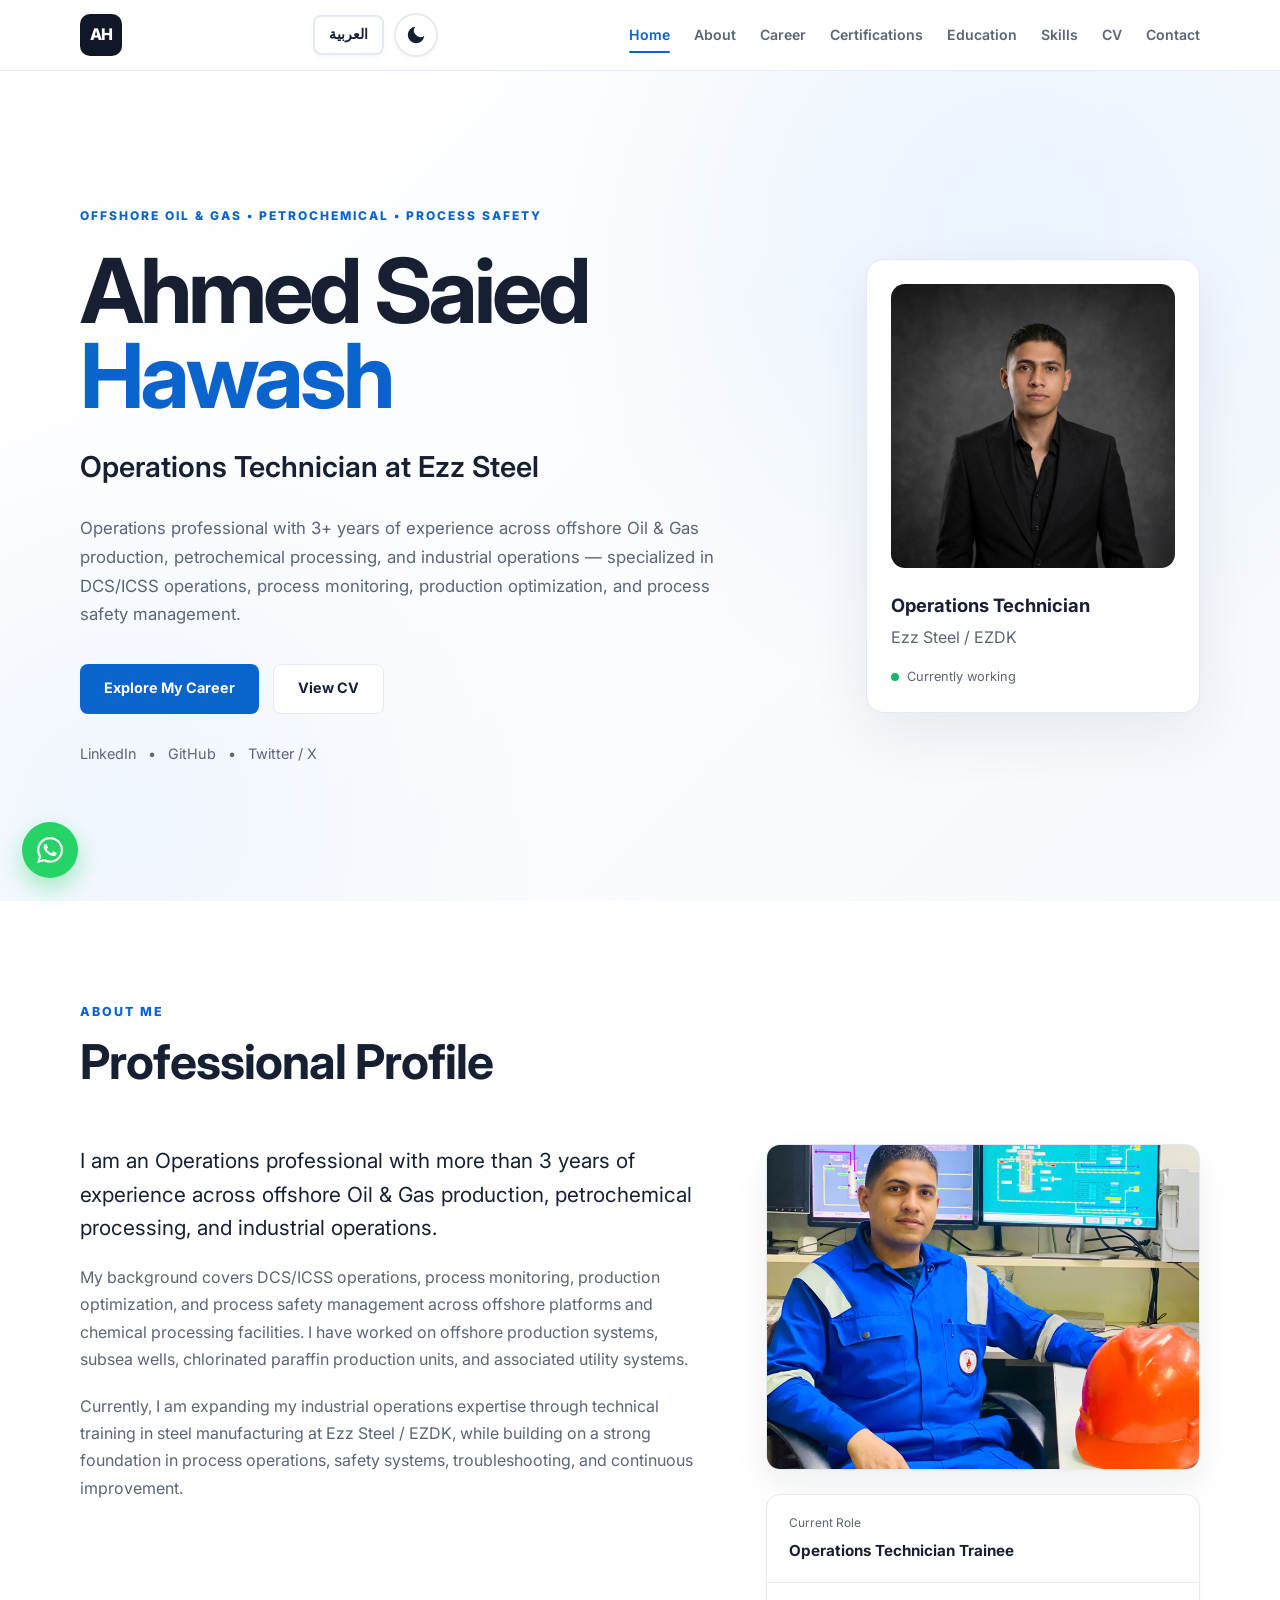
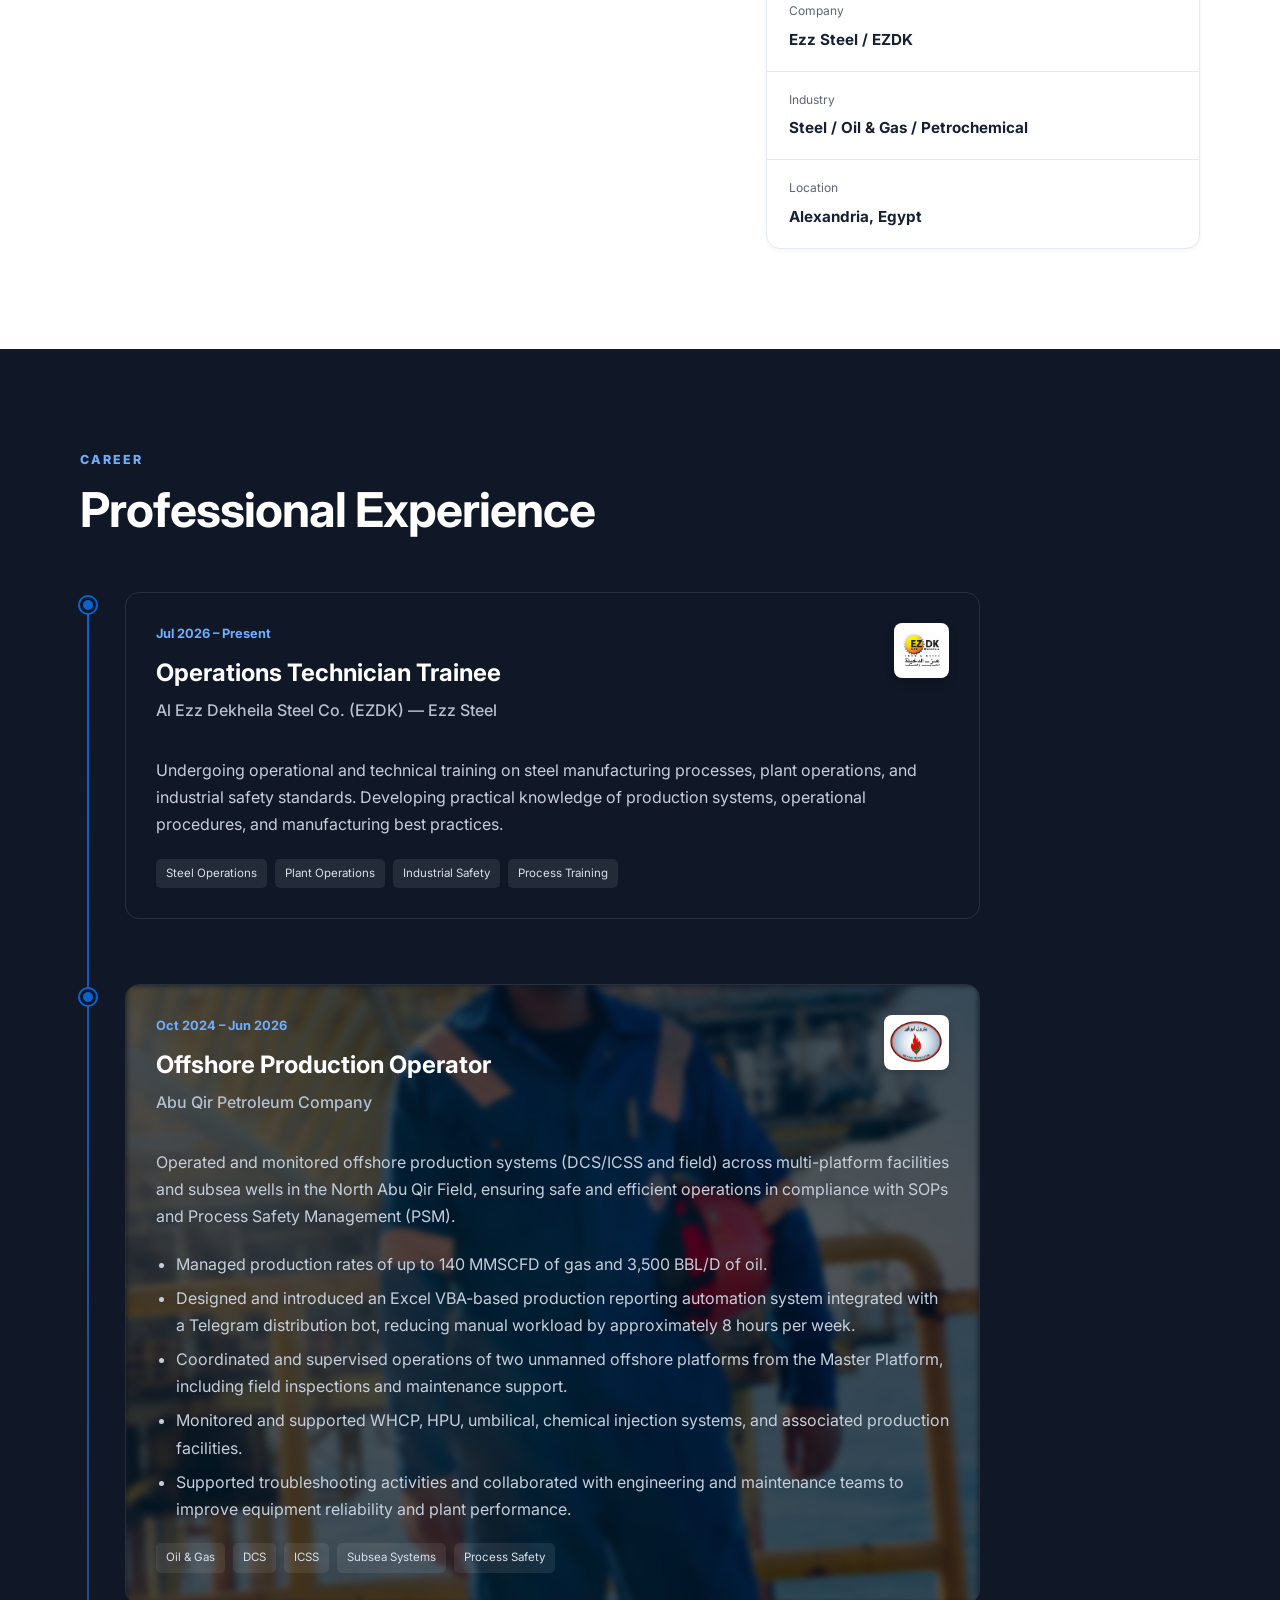
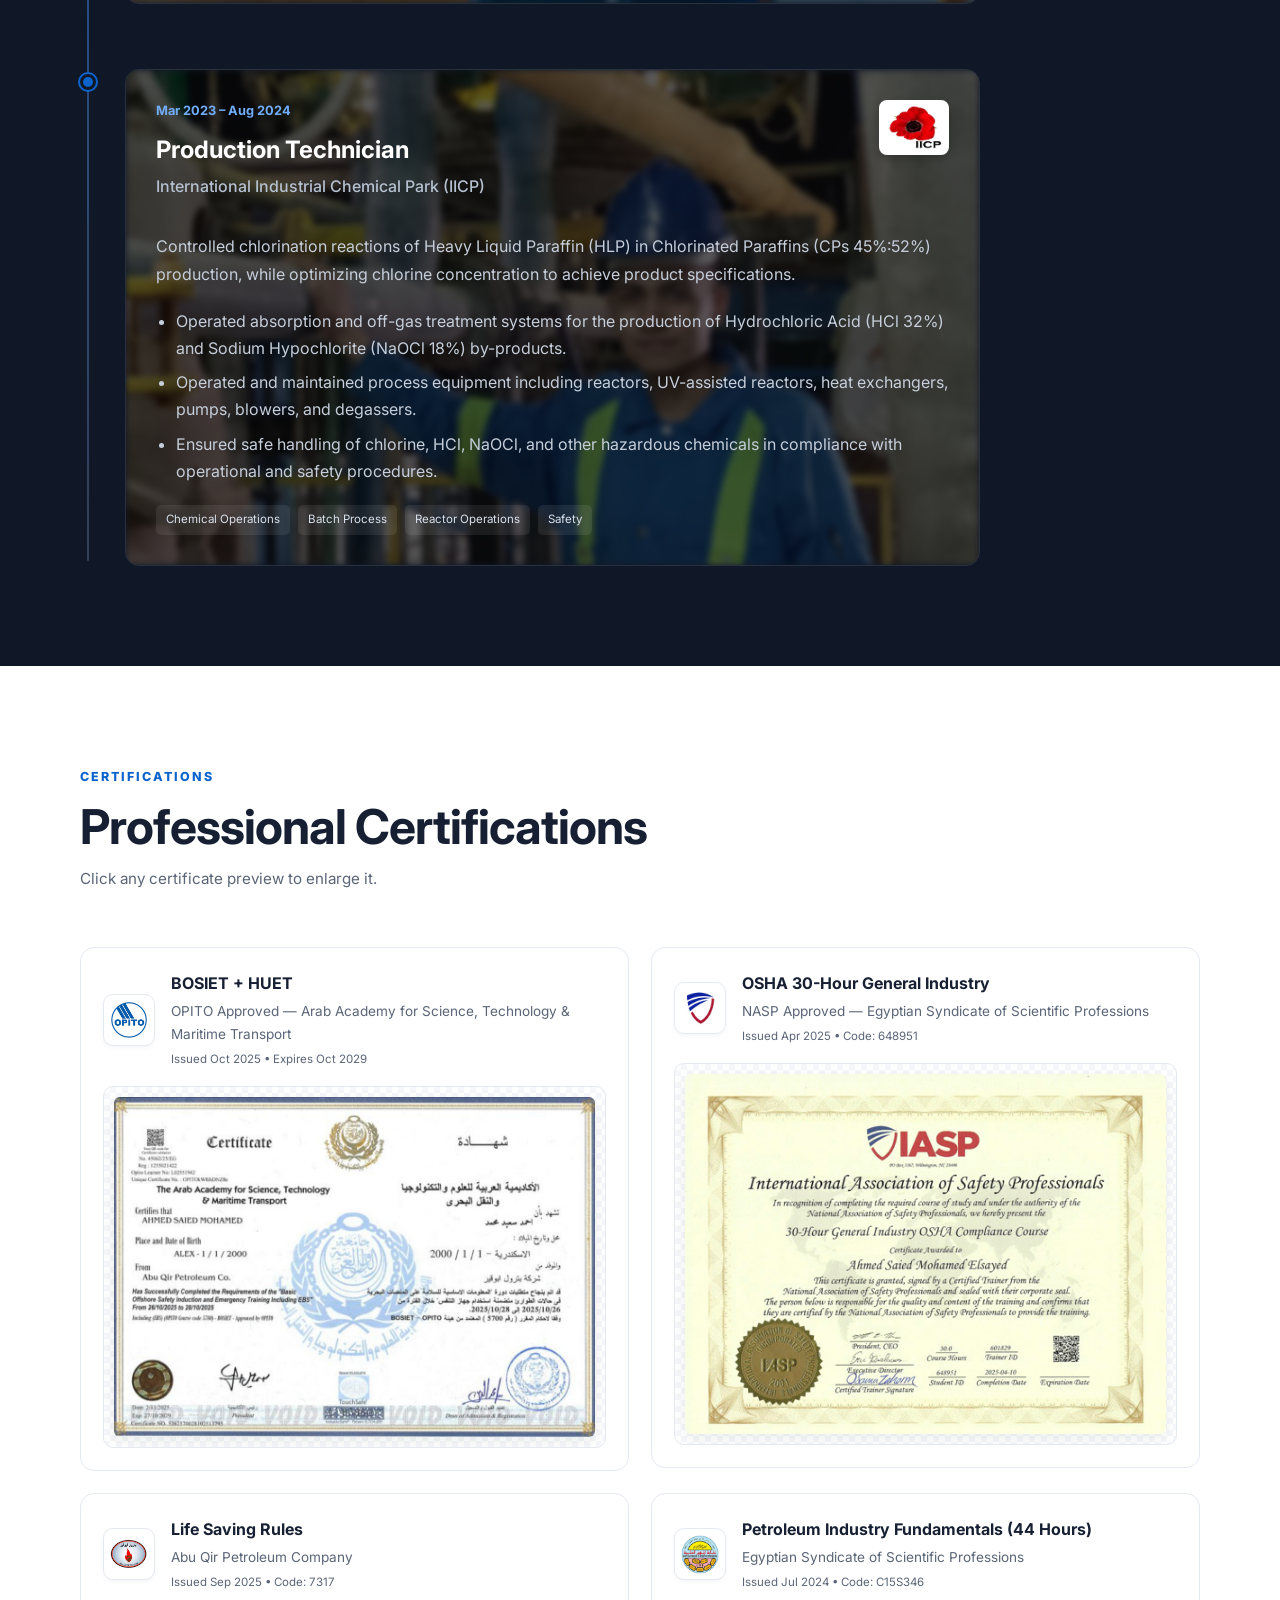
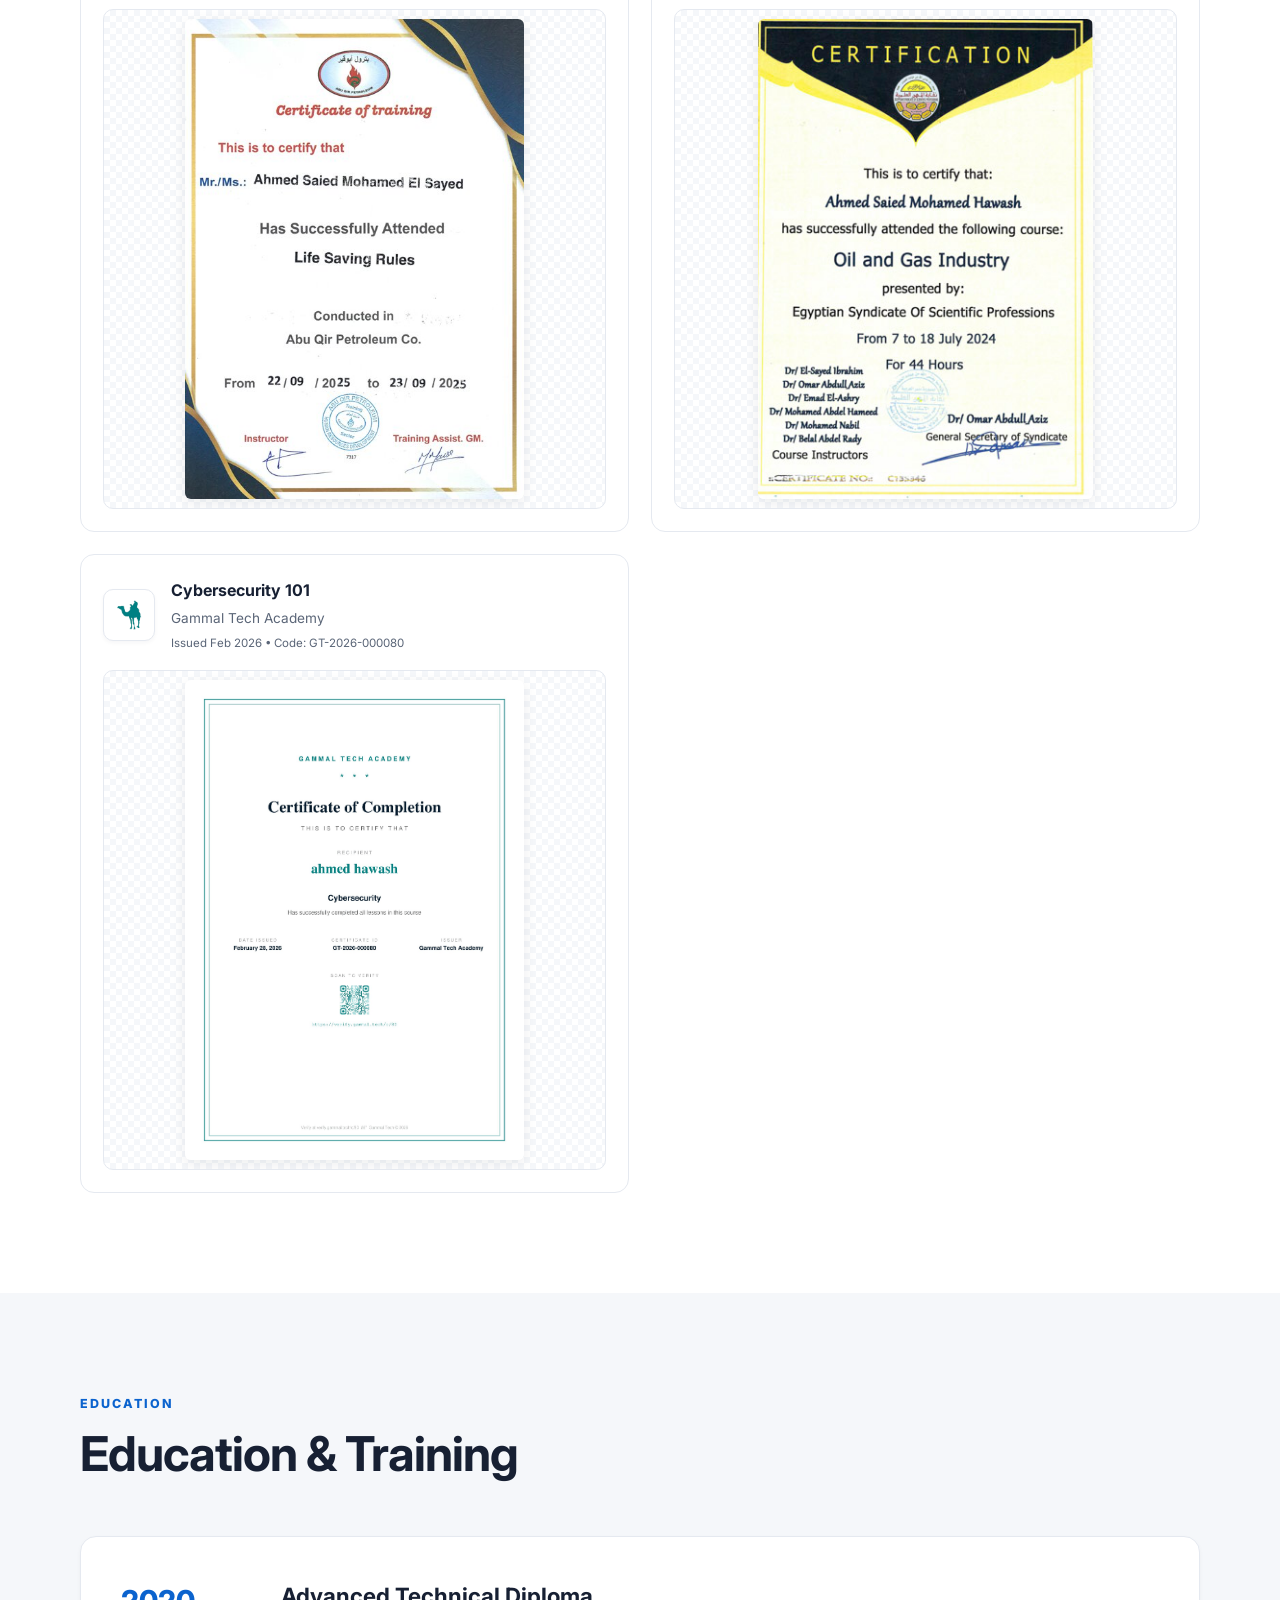
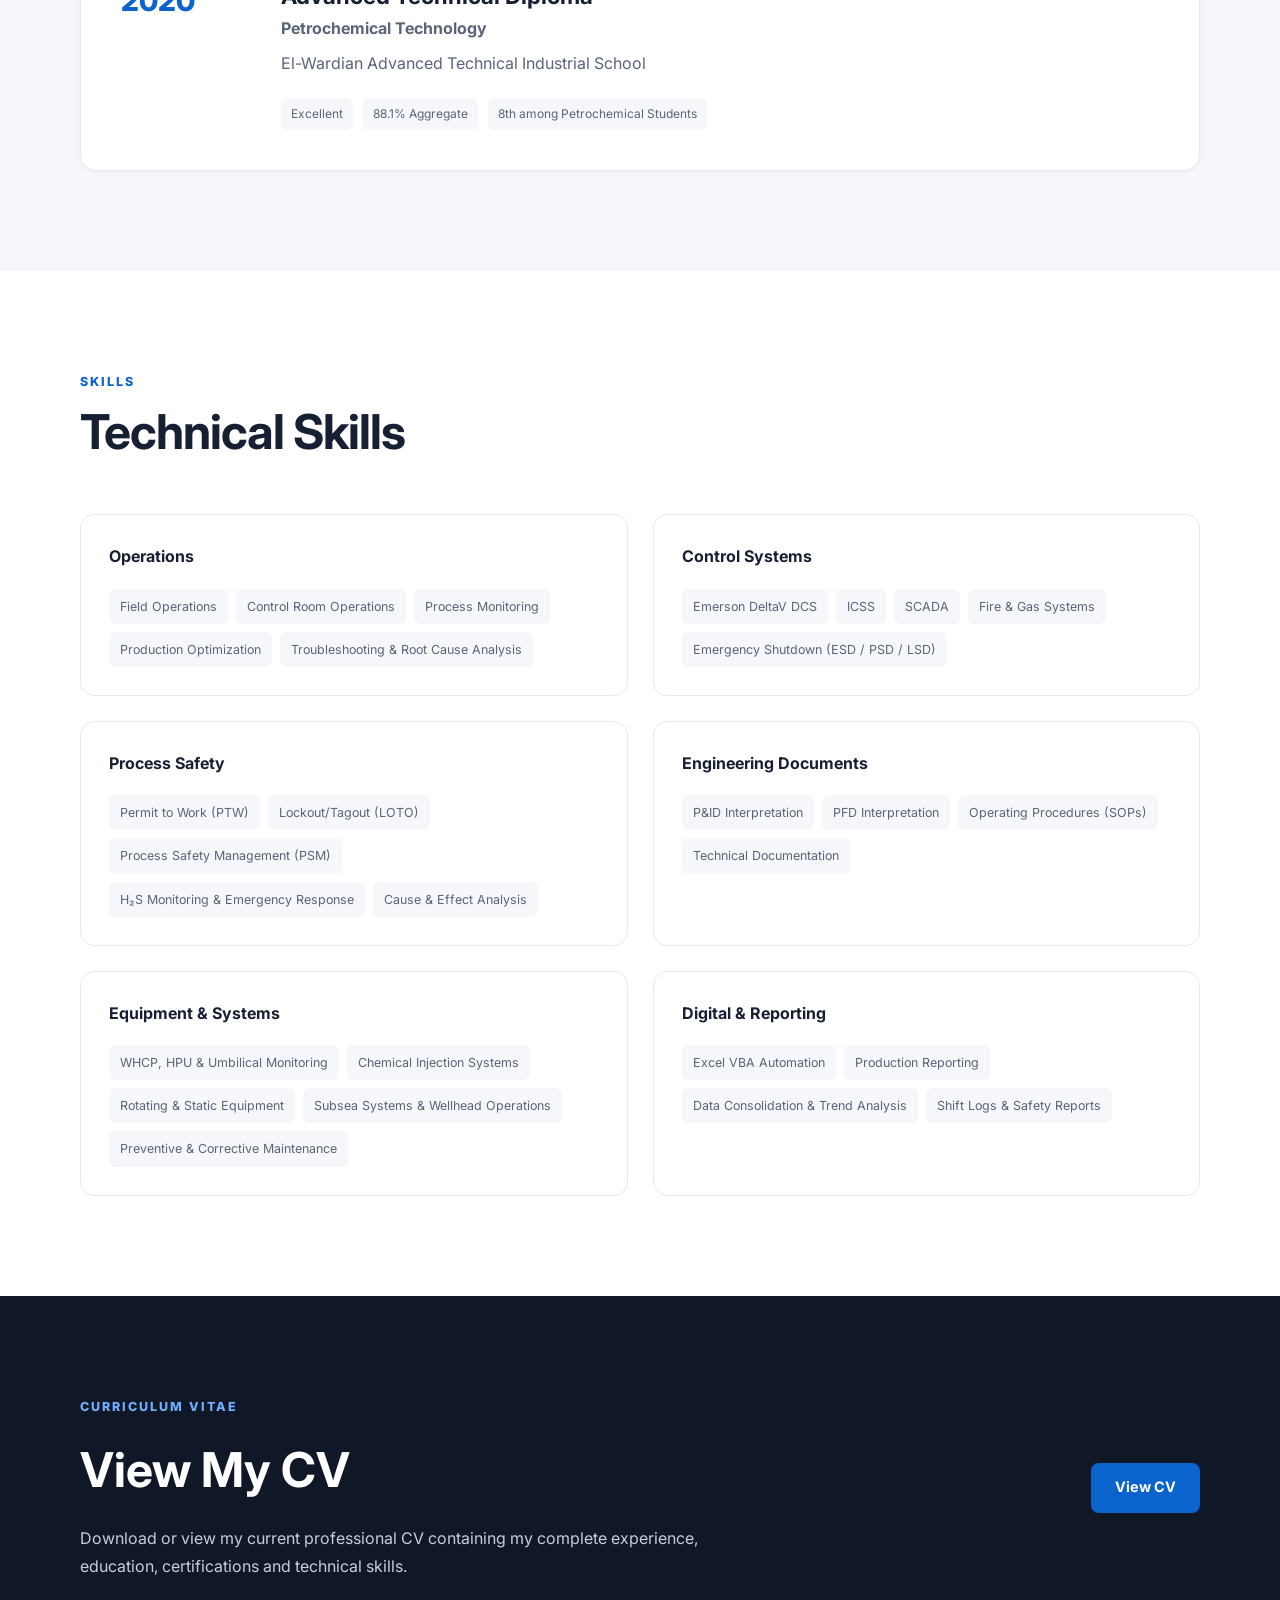
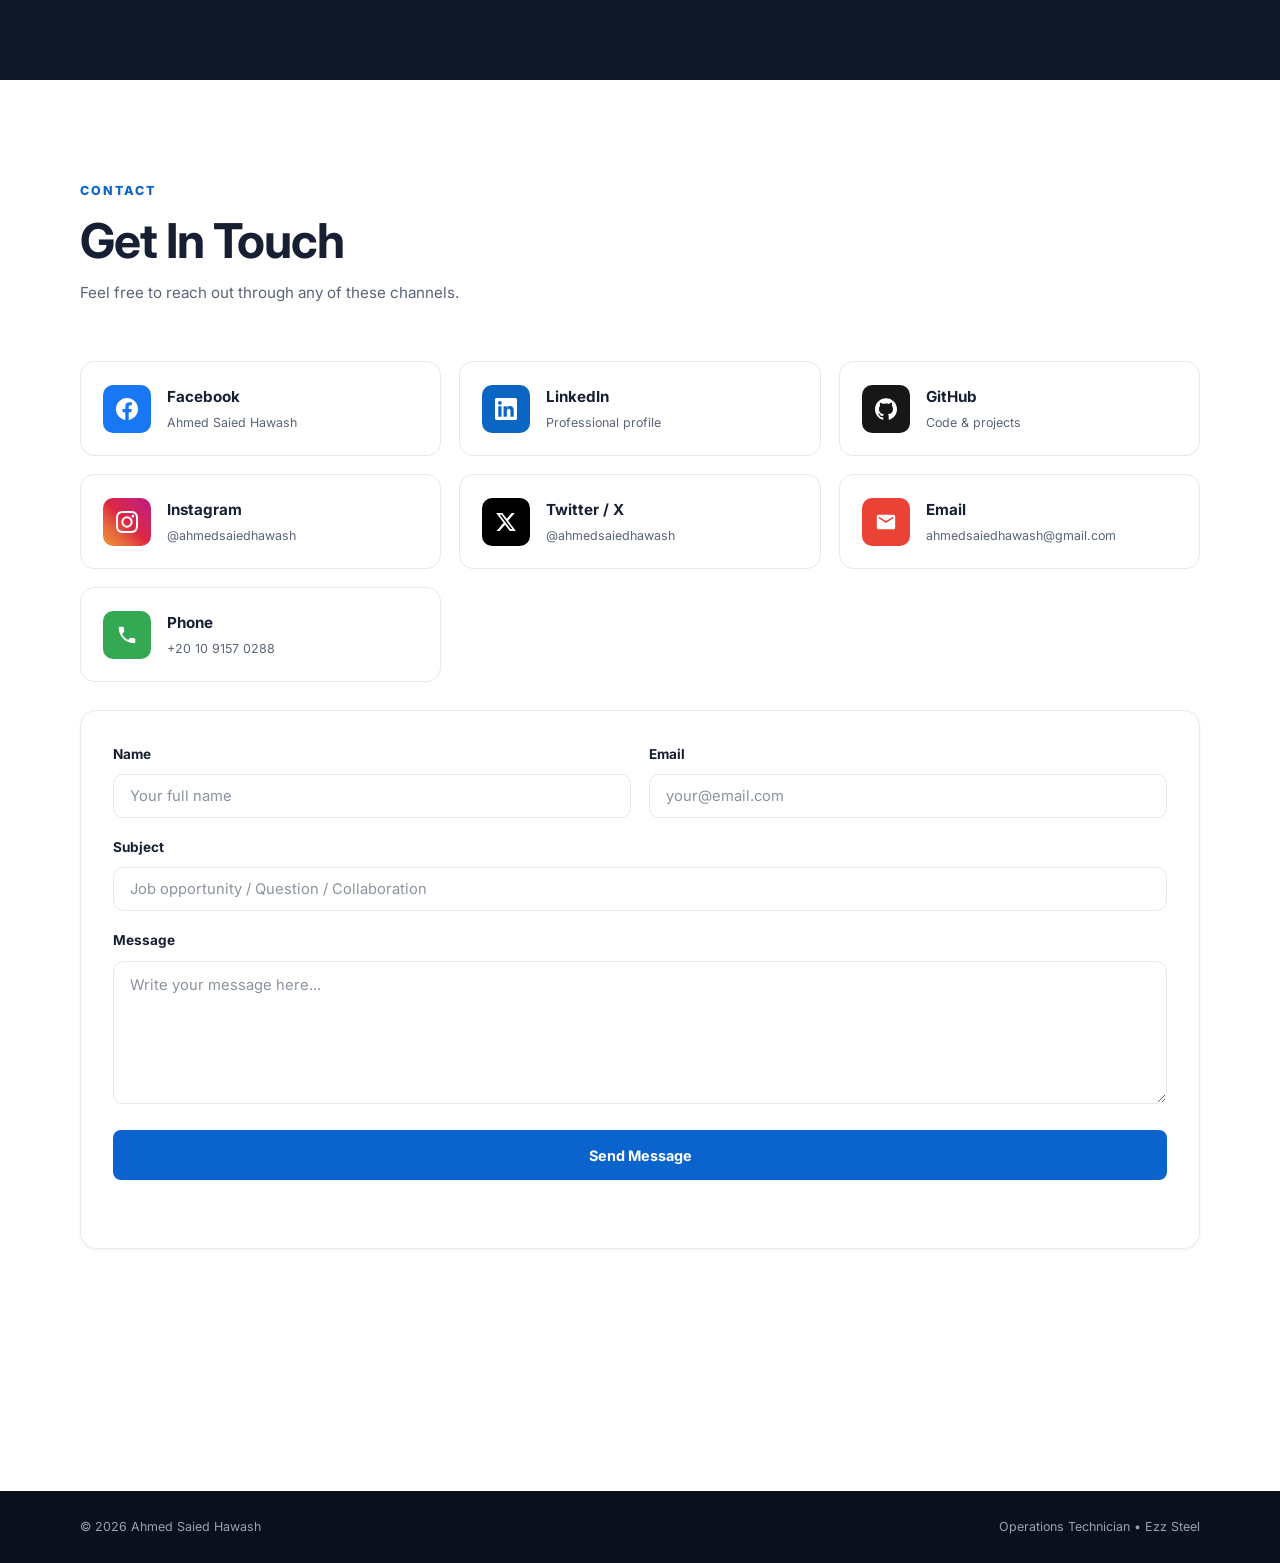
==== commit 19eb6967: "REV2" ====
--- a/index.html
+++ b/index.html
@@ -5,13 +5,13 @@
     <meta charset="UTF-8">
     <meta name="viewport" content="width=device-width, initial-scale=1.0">
 
-    <title>Ahmed Saied Hawash | Operations Technician | Oil & Gas, DRI & MIDREX</title>
+    <title>Ahmed Saied Hawash | Operations Technician | Oil & Gas & Petrochemical</title>
 
     <meta name="description"
-        content="Ahmed Saied Hawash — Operations Technician at Ezz Steel, with experience in Oil & Gas Operations, Process Safety, DCS, ICSS and DRI/MIDREX operations.">
+        content="Ahmed Saied Hawash — Operations Technician at Ezz Steel, with 3+ years of experience in offshore Oil & Gas production, petrochemical processing, DCS/ICSS operations and process safety management.">
 
     <meta name="keywords"
-        content="Ahmed Saied Hawash, Operations Technician, Ezz Steel, Oil and Gas, Process Safety, DCS, ICSS, DRI, MIDREX, Alexandria Egypt, فني عمليات">
+        content="Ahmed Saied Hawash, Operations Technician, Ezz Steel, Oil & Gas, Offshore Production, Petrochemical, Process Safety, DCS, ICSS, PSM, Alexandria Egypt, فني تشغيل">
 
     <meta name="author" content="Ahmed Saied Hawash">
 
@@ -28,7 +28,7 @@
     <!-- ================= OPEN GRAPH ================= -->
     <meta property="og:title" content="Ahmed Saied Hawash | Operations Technician">
     <meta property="og:description"
-        content="Professional profile of Ahmed Saied Hawash — Operations Technician at Ezz Steel.">
+        content="Professional profile of Ahmed Saied Hawash — Operations Technician at Ezz Steel with 3+ years in Oil & Gas and Petrochemical operations.">
     <meta property="og:type" content="website">
     <meta property="og:url" content="https://ahmedsaiedhawash.github.io/">
     <meta property="og:image" content="https://ahmedsaiedhawash.github.io/images/Ahmed-Saied-Hawash_og.png">
@@ -43,7 +43,7 @@
     <meta name="twitter:card" content="summary_large_image">
     <meta name="twitter:title" content="Ahmed Saied Hawash | Operations Technician">
     <meta name="twitter:description"
-        content="Operations Technician at Ezz Steel — Oil & Gas, DCS, Process Safety, DRI/MIDREX.">
+        content="Operations professional with 3+ years across Oil & Gas, Petrochemical, DCS/ICSS and Process Safety.">
     <meta name="twitter:image" content="https://ahmedsaiedhawash.github.io/images/Ahmed-Saied-Hawash_og.png">
     <meta name="twitter:creator" content="@ahmedsaiedhawash">
 
@@ -74,7 +74,7 @@
                 "@id": "https://ahmedsaiedhawash.github.io/#website",
                 "url": "https://ahmedsaiedhawash.github.io/",
                 "name": "Ahmed Saied Hawash",
-                "description": "Operations Technician at Ezz Steel — Oil & Gas, DCS, Process Safety, DRI/MIDREX.",
+                "description": "Operations Technician at Ezz Steel — Oil & Gas, Petrochemical, DCS, ICSS, Process Safety.",
                 "inLanguage": "en",
                 "publisher": { "@id": "https://ahmedsaiedhawash.github.io/#person" }
             },
@@ -108,16 +108,18 @@
                 },
                 "knowsAbout": [
                     "Oil & Gas Operations",
+                    "Offshore Production",
+                    "Petrochemical Processing",
                     "Process Safety",
+                    "Process Safety Management (PSM)",
                     "DCS",
                     "ICSS",
                     "SCADA",
                     "Fire & Gas Systems",
-                    "DRI",
-                    "MIDREX",
-                    "Reduction Gas",
-                    "Reforming",
-                    "Gas Recycling"
+                    "Emergency Shutdown Systems",
+                    "Subsea Systems",
+                    "Production Optimization",
+                    "Excel VBA Automation"
                 ],
                 "knowsLanguage": ["en", "ar"],
                 "sameAs": [
@@ -228,7 +230,7 @@
 
                 <div class="hero-text">
                     <p class="eyebrow reveal" data-i18n="hero.eyebrow">
-                        OPERATIONS • PROCESS SAFETY • INDUSTRIAL OPERATIONS
+                        OFFSHORE OIL & GAS • PETROCHEMICAL • PROCESS SAFETY
                     </p>
 
                     <h1 class="reveal" data-hero-name>
@@ -238,10 +240,9 @@
                     <h2 class="reveal" data-i18n="hero.title">Operations Technician at Ezz Steel</h2>
 
                     <p class="hero-description reveal" data-i18n="hero.description">
-                        Industrial operations professional with experience
-                        across Oil & Gas and heavy industry, with a focus on
-                        field operations, control room operations, process
-                        monitoring and safe plant operation.
+                        Operations professional with 3+ years of experience across offshore Oil & Gas production,
+                        petrochemical processing, and industrial operations — specialized in DCS/ICSS operations,
+                        process monitoring, production optimization, and process safety management.
                     </p>
 
                     <div class="hero-buttons reveal">
@@ -294,9 +295,8 @@
 
                     <div class="about-text reveal">
                         <p class="large-text" data-i18n="about.large_text">
-                            I am an Operations Technician with more than
-                            three years of experience in industrial production
-                            operations across Oil & Gas and heavy industry.
+                            I am an Operations professional with more than 3 years of experience across offshore
+                            Oil & Gas production, petrochemical processing, and industrial operations.
                         </p>
                         <div data-about-paragraphs></div>
                     </div>
@@ -383,8 +383,7 @@
                     <p class="section-label" data-i18n="cv.label">CURRICULUM VITAE</p>
                     <h2 data-i18n="cv.title">View My CV</h2>
                     <p data-i18n="cv.description">
-                        Download or view my current professional CV
-                        containing my complete experience, education,
+                        Download or view my current professional CV containing my complete experience, education,
                         certifications and technical skills.
                     </p>
                 </div>
--- a/style.css
+++ b/style.css
@@ -1004,20 +1004,6 @@
 .cert-preview:focus-visible .cert-zoom {
     opacity: 1;
     transform: scale(1);
-}
-
-.card-link {
-    display: inline-block;
-    color: var(--primary);
-    font-size: 0.8rem;
-    font-weight: 700;
-    margin-top: auto;
-    transition: color var(--transition), transform var(--transition);
-}
-
-.card-link:hover {
-    color: var(--primary-dark);
-    transform: translateX(4px);
 }
 
 
@@ -2041,9 +2027,6 @@
     right: 0;
 }
 
-html[dir="rtl"] .card-link:hover {
-    transform: translateX(-4px);
-}
 
 html[dir="rtl"] .contact-card::before {
     left: auto;
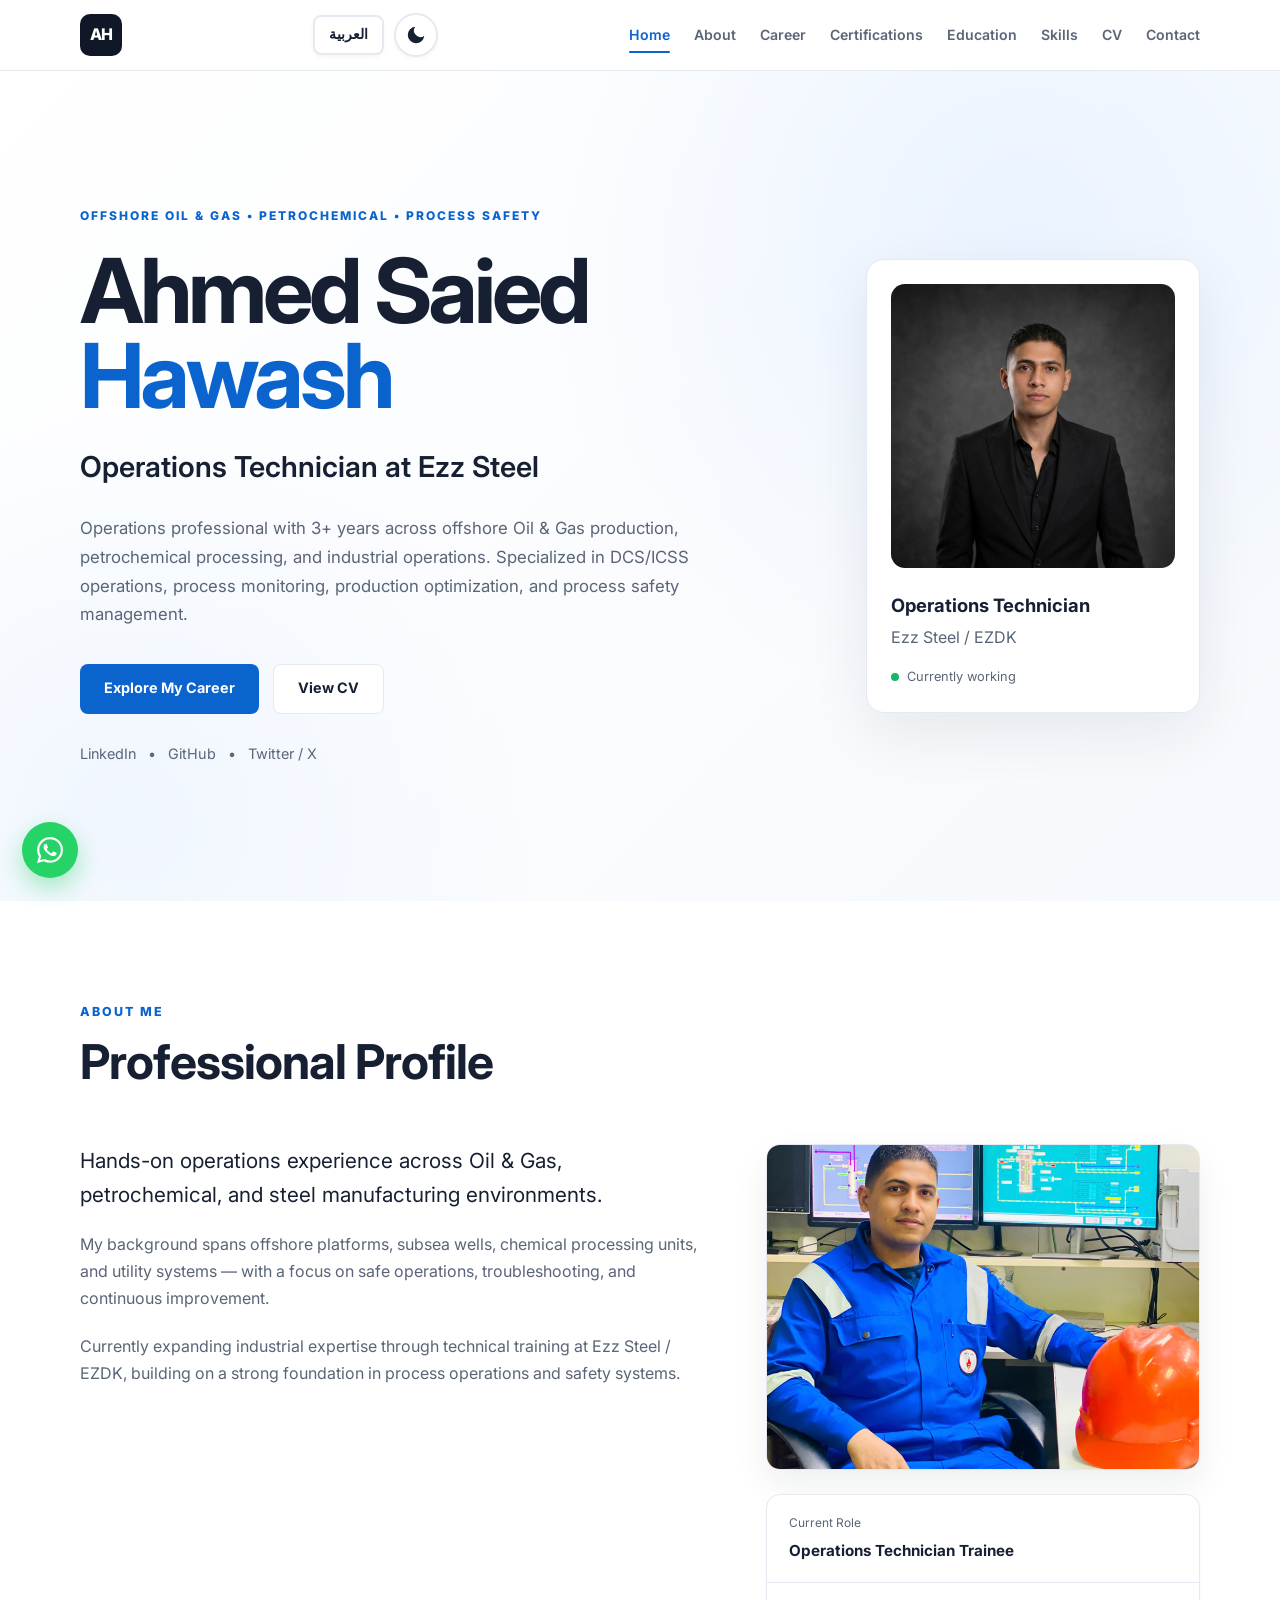
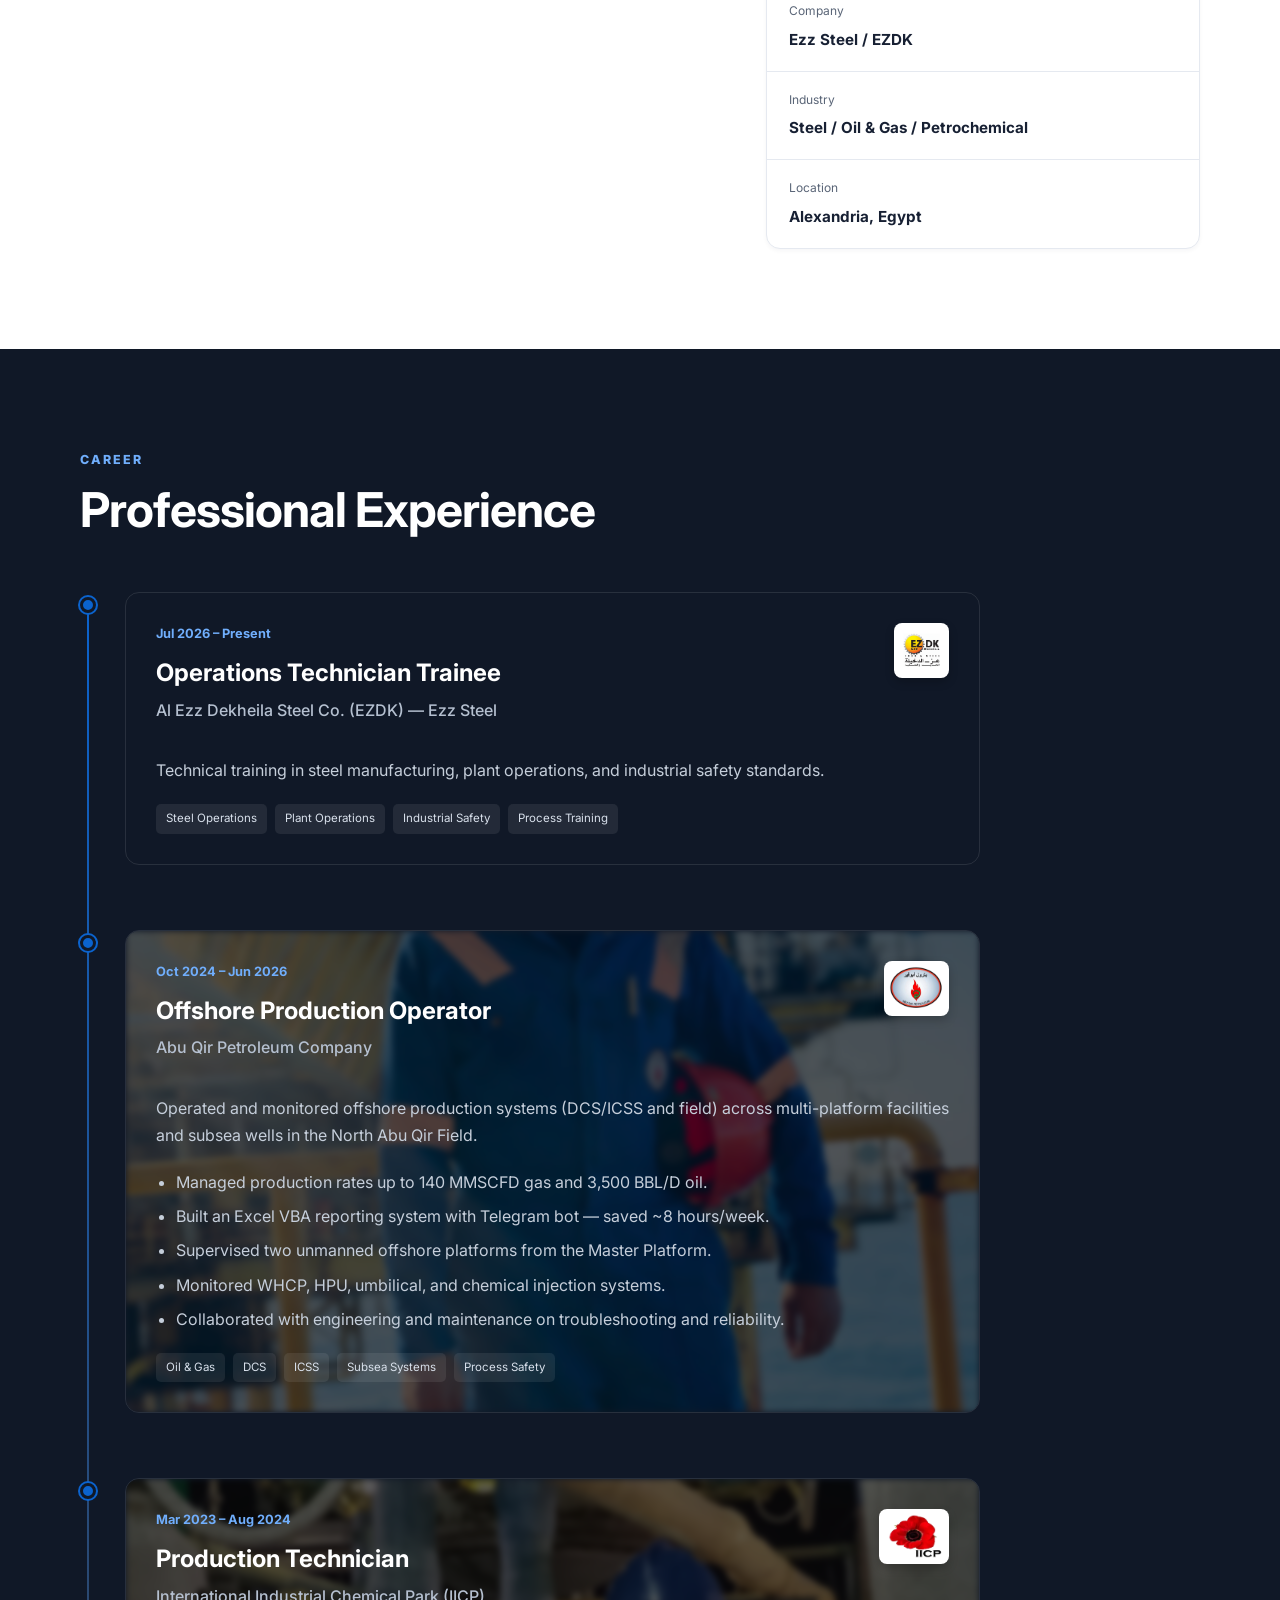
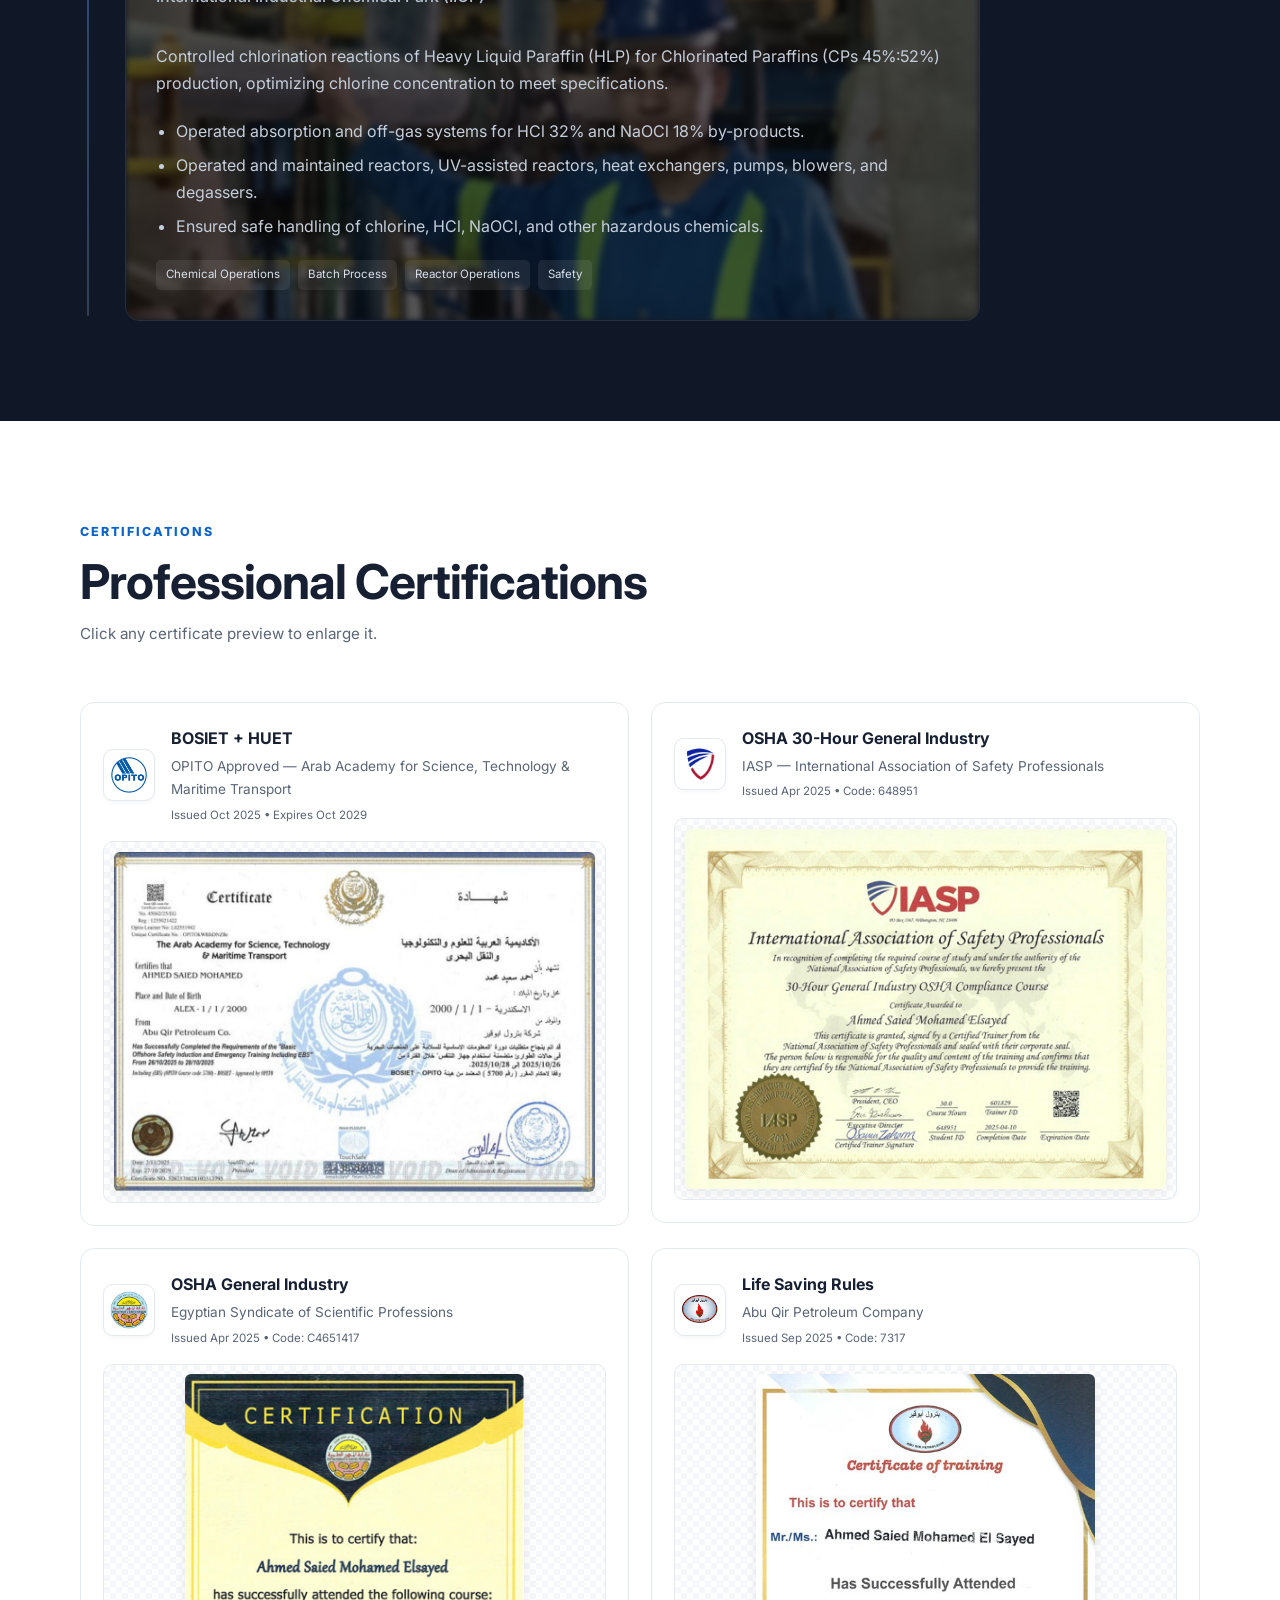
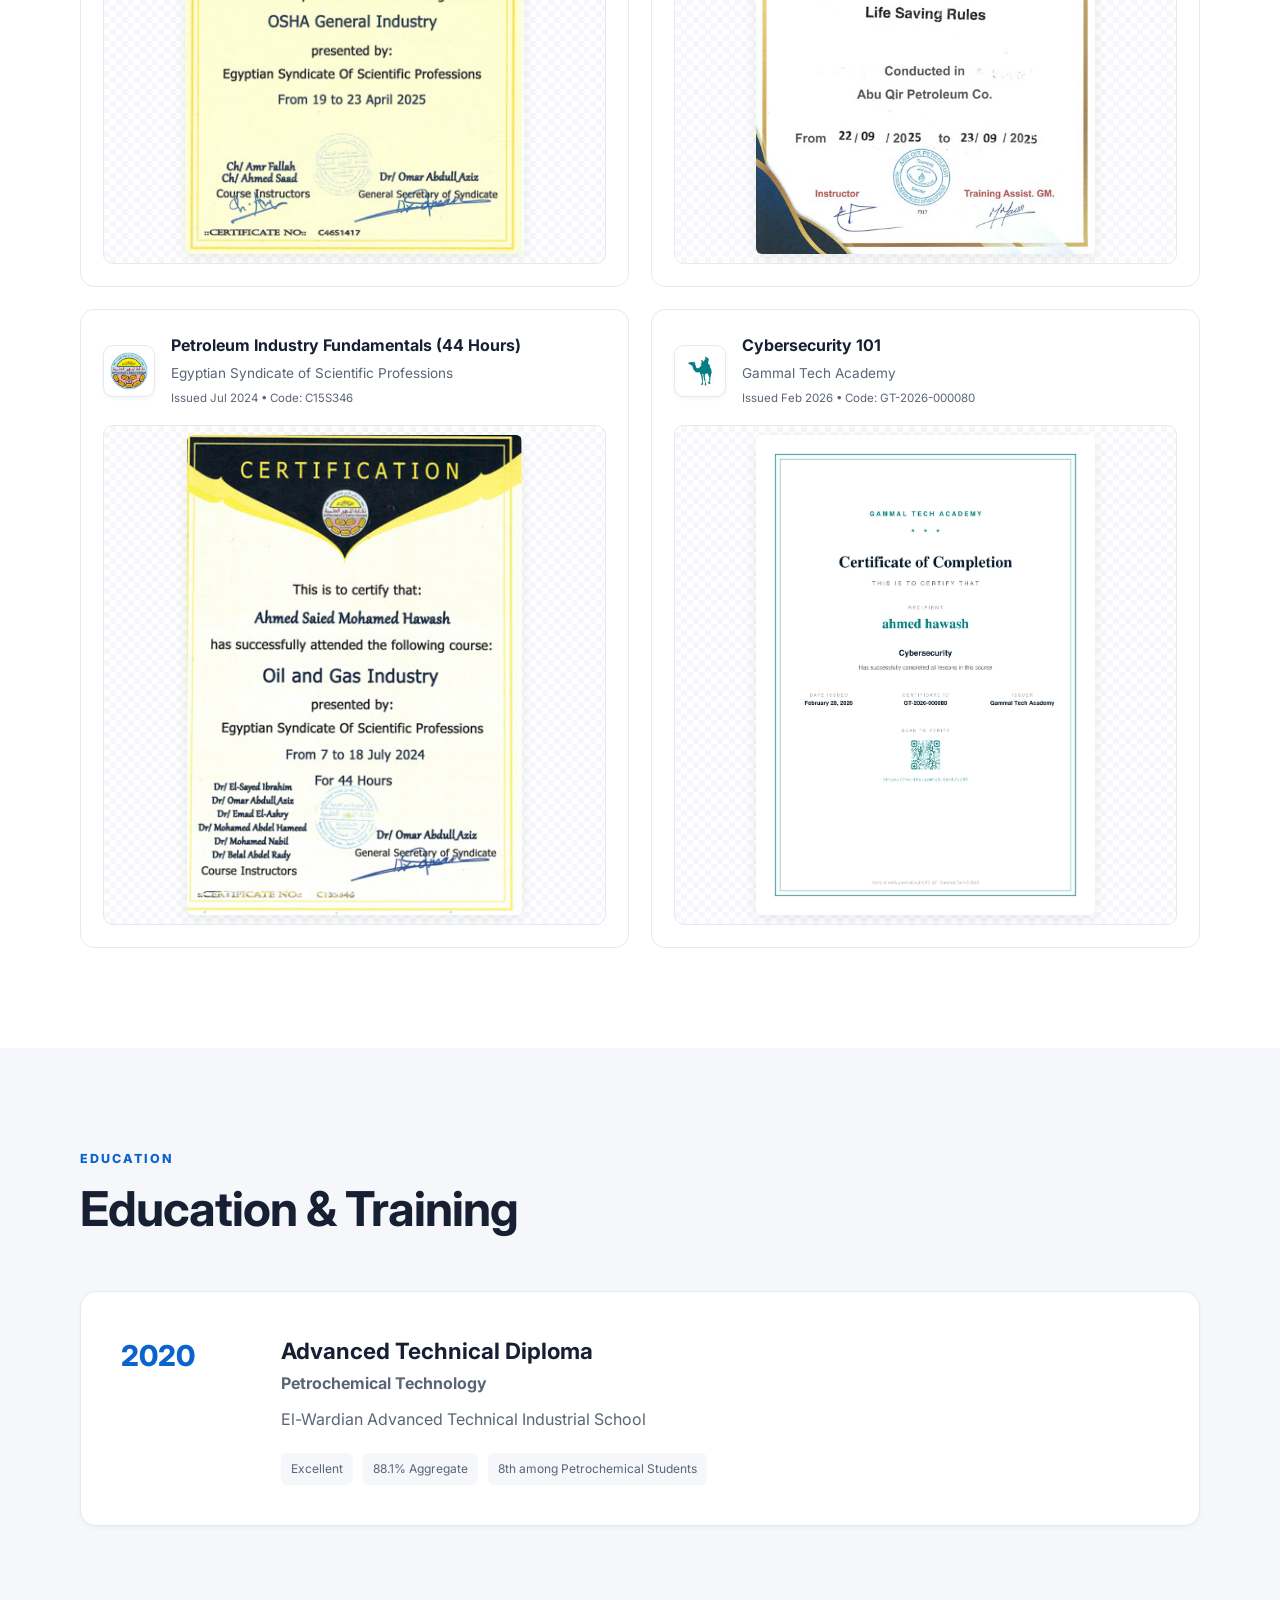
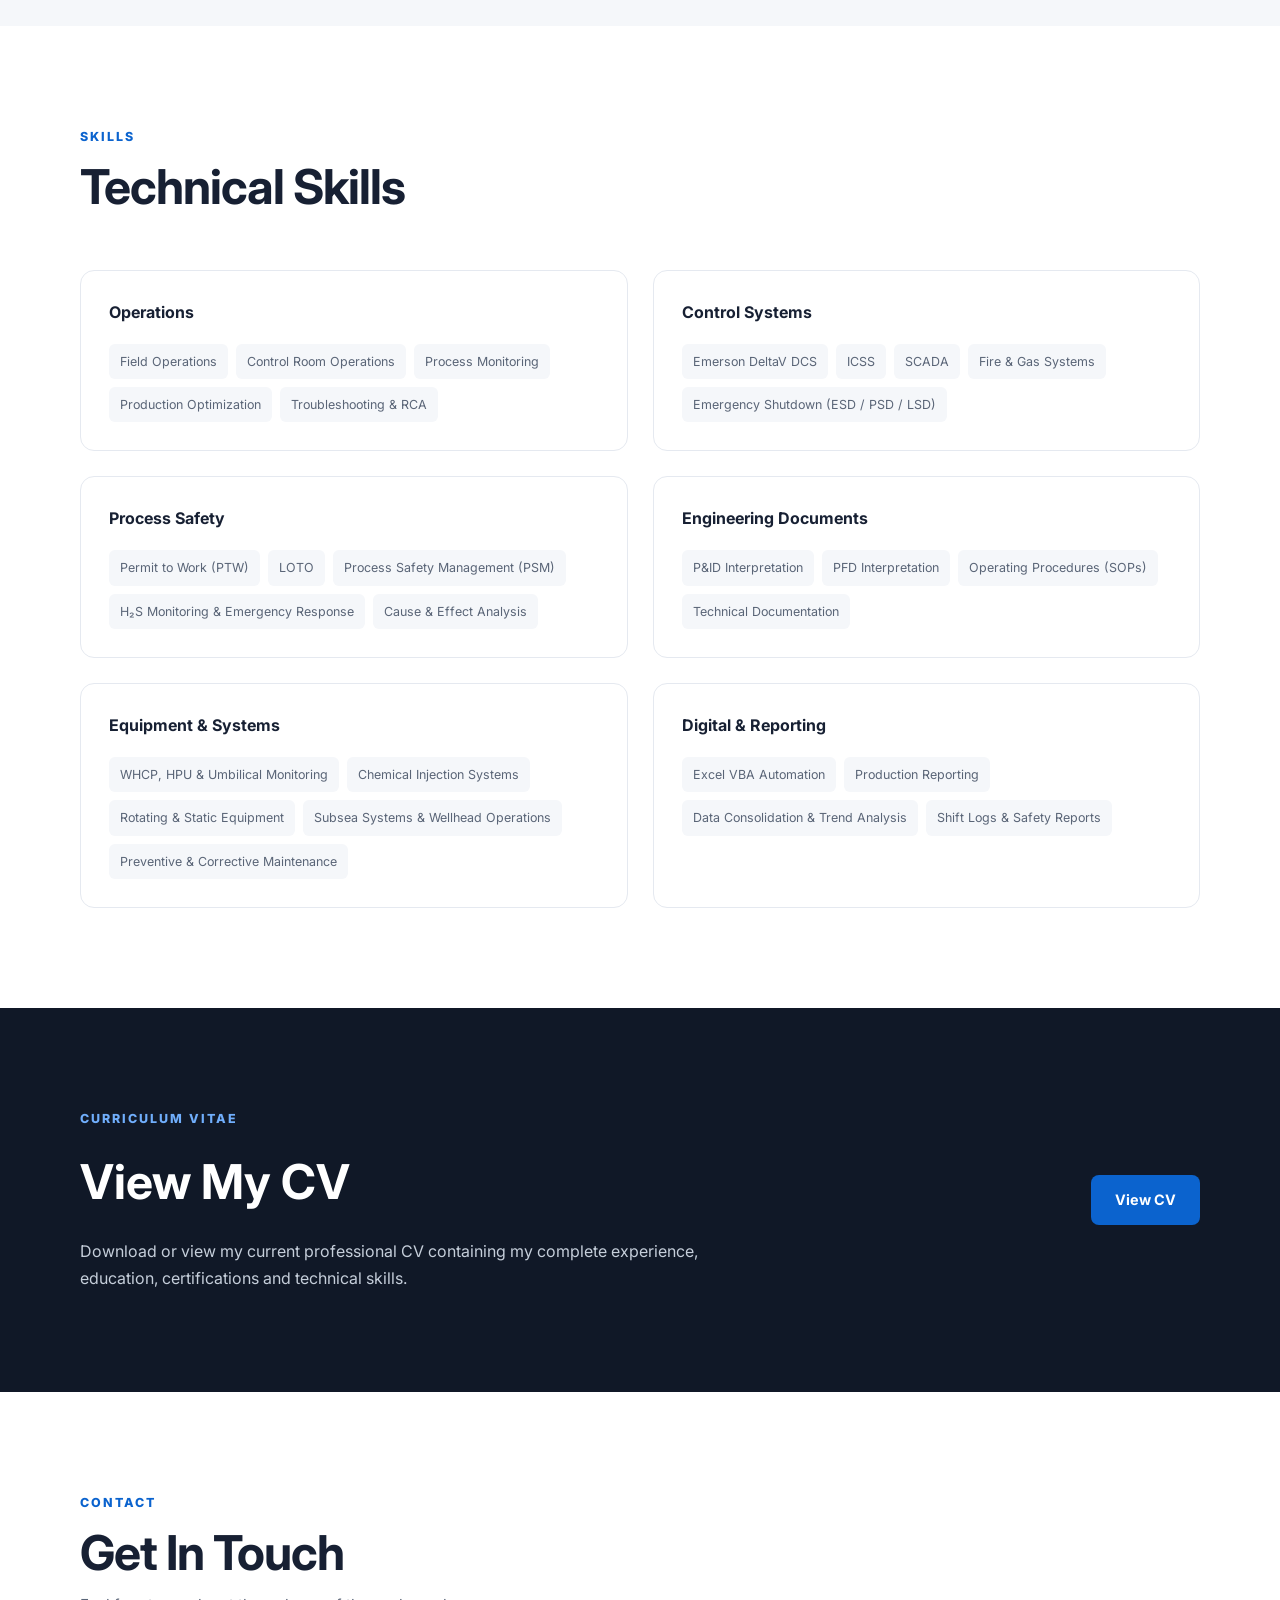
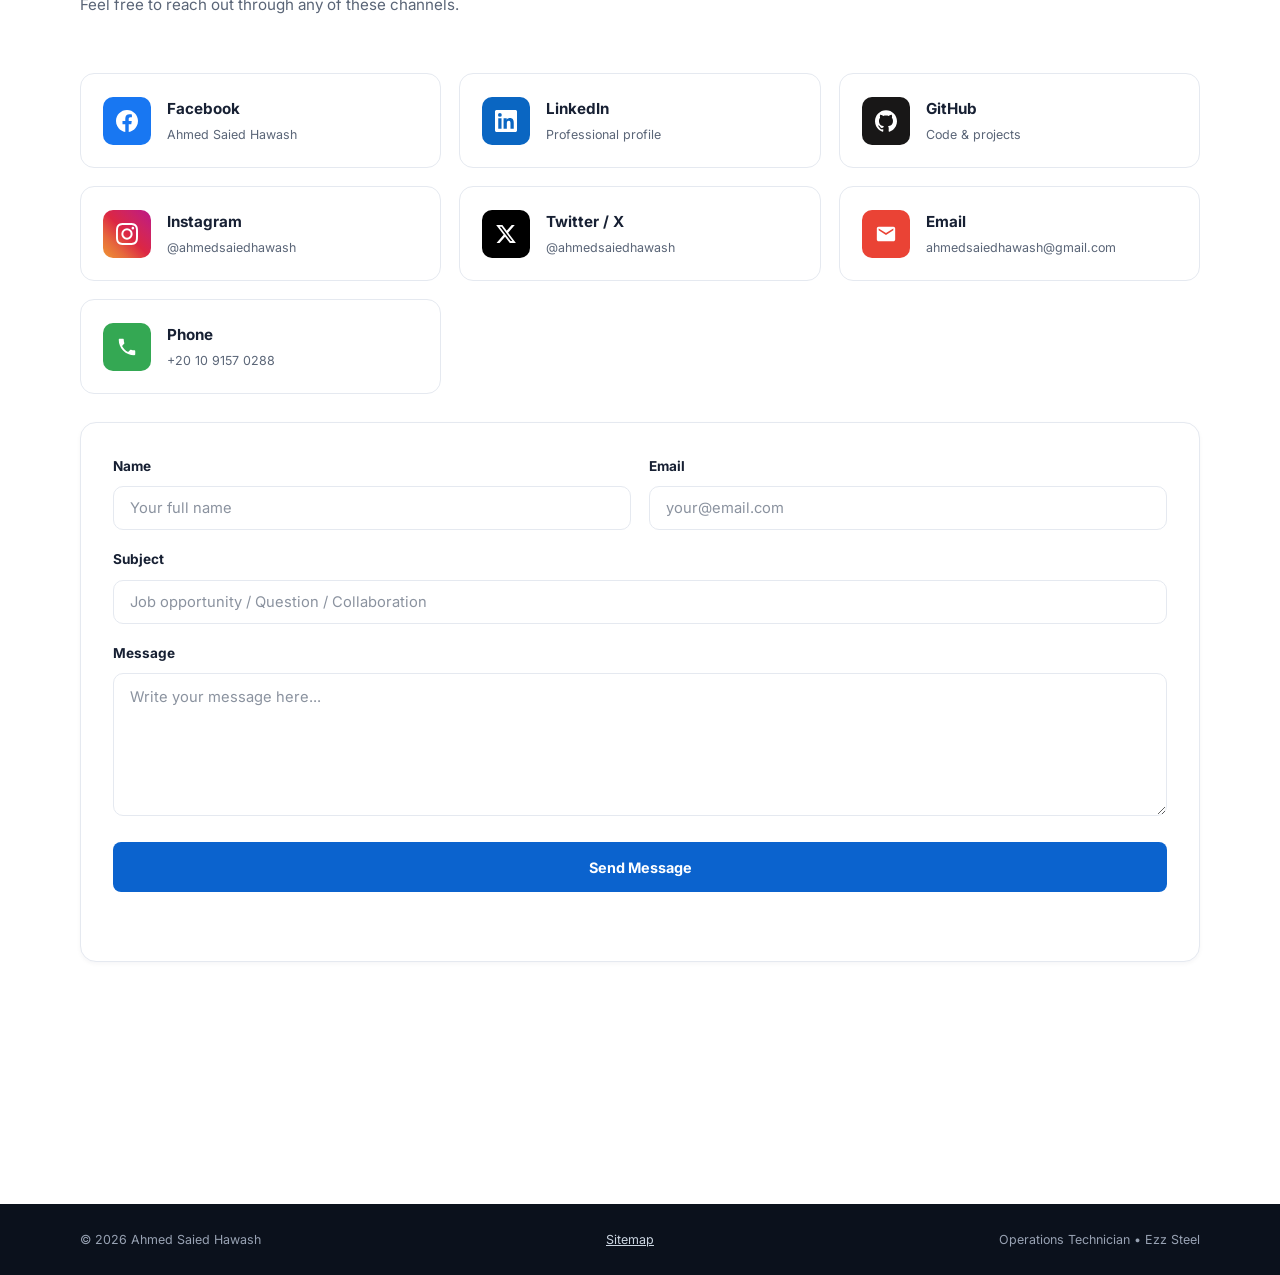
==== commit 844d9a7c: "deploy: ahmedsaiedhawash/ahmed-portfolio-private@65bbfe6e657f1d31a2f7de31137e5591d8a0e2a7" ====
--- a/index.html
+++ b/index.html
@@ -21,17 +21,17 @@
     <meta name="theme-color" content="#0b63ce">
 
     <!-- ================= HREFLANG (Multilingual SEO) ================= -->
-    <link rel="alternate" hreflang="en" href="https://ahmedsaiedhawash.github.io/" />
-    <link rel="alternate" hreflang="ar" href="https://ahmedsaiedhawash.github.io/ar.html" />
-    <link rel="alternate" hreflang="x-default" href="https://ahmedsaiedhawash.github.io/" />
+    <link rel="alternate" hreflang="en" href="https://portfolio.hawash.workers.dev/" />
+    <link rel="alternate" hreflang="ar" href="https://portfolio.hawash.workers.dev/ar.html" />
+    <link rel="alternate" hreflang="x-default" href="https://portfolio.hawash.workers.dev/" />
 
     <!-- ================= OPEN GRAPH ================= -->
     <meta property="og:title" content="Ahmed Saied Hawash | Operations Technician">
     <meta property="og:description"
         content="Professional profile of Ahmed Saied Hawash — Operations Technician at Ezz Steel with 3+ years in Oil & Gas and Petrochemical operations.">
     <meta property="og:type" content="website">
-    <meta property="og:url" content="https://ahmedsaiedhawash.github.io/">
-    <meta property="og:image" content="https://ahmedsaiedhawash.github.io/images/Ahmed-Saied-Hawash_og.png">
+    <meta property="og:url" content="https://portfolio.hawash.workers.dev/">
+    <meta property="og:image" content="https://portfolio.hawash.workers.dev/images/Ahmed-Saied-Hawash_og.png">
     <meta property="og:image:width" content="1200">
     <meta property="og:image:height" content="630">
     <meta property="og:image:alt" content="Ahmed Saied Hawash — Operations Technician">
@@ -44,10 +44,10 @@
     <meta name="twitter:title" content="Ahmed Saied Hawash | Operations Technician">
     <meta name="twitter:description"
         content="Operations professional with 3+ years across Oil & Gas, Petrochemical, DCS/ICSS and Process Safety.">
-    <meta name="twitter:image" content="https://ahmedsaiedhawash.github.io/images/Ahmed-Saied-Hawash_og.png">
+    <meta name="twitter:image" content="https://portfolio.hawash.workers.dev/images/Ahmed-Saied-Hawash_og.png">
     <meta name="twitter:creator" content="@ahmedsaiedhawash">
 
-    <link rel="canonical" href="https://ahmedsaiedhawash.github.io/">
+    <link rel="canonical" href="https://portfolio.hawash.workers.dev/">
 
     <!-- ================= ICONS ================= -->
     <link rel="icon" href="images/favicon.png" type="image/png">
@@ -71,34 +71,34 @@
         "@graph": [
             {
                 "@type": "WebSite",
-                "@id": "https://ahmedsaiedhawash.github.io/#website",
-                "url": "https://ahmedsaiedhawash.github.io/",
+                "@id": "https://portfolio.hawash.workers.dev/#website",
+                "url": "https://portfolio.hawash.workers.dev/",
                 "name": "Ahmed Saied Hawash",
                 "description": "Operations Technician at Ezz Steel — Oil & Gas, Petrochemical, DCS, ICSS, Process Safety.",
                 "inLanguage": "en",
-                "publisher": { "@id": "https://ahmedsaiedhawash.github.io/#person" }
+                "publisher": { "@id": "https://portfolio.hawash.workers.dev/#person" }
             },
             {
                 "@type": "ProfilePage",
-                "@id": "https://ahmedsaiedhawash.github.io/#profilepage",
-                "url": "https://ahmedsaiedhawash.github.io/",
+                "@id": "https://portfolio.hawash.workers.dev/#profilepage",
+                "url": "https://portfolio.hawash.workers.dev/",
                 "name": "Ahmed Saied Hawash — Operations Technician",
                 "inLanguage": "en",
-                "isPartOf": { "@id": "https://ahmedsaiedhawash.github.io/#website" },
-                "mainEntity": { "@id": "https://ahmedsaiedhawash.github.io/#person" }
+                "isPartOf": { "@id": "https://portfolio.hawash.workers.dev/#website" },
+                "mainEntity": { "@id": "https://portfolio.hawash.workers.dev/#person" }
             },
             {
                 "@type": "Person",
-                "@id": "https://ahmedsaiedhawash.github.io/#person",
+                "@id": "https://portfolio.hawash.workers.dev/#person",
                 "name": "Ahmed Saied Hawash",
-                "url": "https://ahmedsaiedhawash.github.io/",
-                "image": "https://ahmedsaiedhawash.github.io/images/ahmed-saied-hawash_profile.jpg",
+                "url": "https://portfolio.hawash.workers.dev/",
+                "image": "https://portfolio.hawash.workers.dev/images/ahmed-saied-hawash_profile.jpg",
                 "jobTitle": "Operations Technician",
                 "email": "mailto:ahmedsaiedhawash@gmail.com",
                 "telephone": "+201091570288",
                 "worksFor": {
                     "@type": "Organization",
-                    "@id": "https://ahmedsaiedhawash.github.io/#organization",
+                    "@id": "https://portfolio.hawash.workers.dev/#organization",
                     "name": "Ezz Steel"
                 },
                 "address": {
@@ -133,19 +133,19 @@
             },
             {
                 "@type": "Organization",
-                "@id": "https://ahmedsaiedhawash.github.io/#organization",
+                "@id": "https://portfolio.hawash.workers.dev/#organization",
                 "name": "Ezz Steel",
                 "url": "https://www.ezzsteel.com/"
             },
             {
                 "@type": "BreadcrumbList",
-                "@id": "https://ahmedsaiedhawash.github.io/#breadcrumb",
+                "@id": "https://portfolio.hawash.workers.dev/#breadcrumb",
                 "itemListElement": [
                     {
                         "@type": "ListItem",
                         "position": 1,
                         "name": "Home",
-                        "item": "https://ahmedsaiedhawash.github.io/"
+                        "item": "https://portfolio.hawash.workers.dev/"
                     }
                 ]
             },
@@ -474,6 +474,8 @@
     <footer class="footer">
         <div class="container footer-content">
             <p>© <span id="currentYear"></span> <span data-footer-copyright>Ahmed Saied Hawash</span></p>
+            <p><a href="sitemap.html" style="text-decoration: underline; color: #cbd5e1;">Sitemap</a></p>
+
             <p data-footer-tagline>Operations Technician • Ezz Steel</p>
         </div>
     </footer>
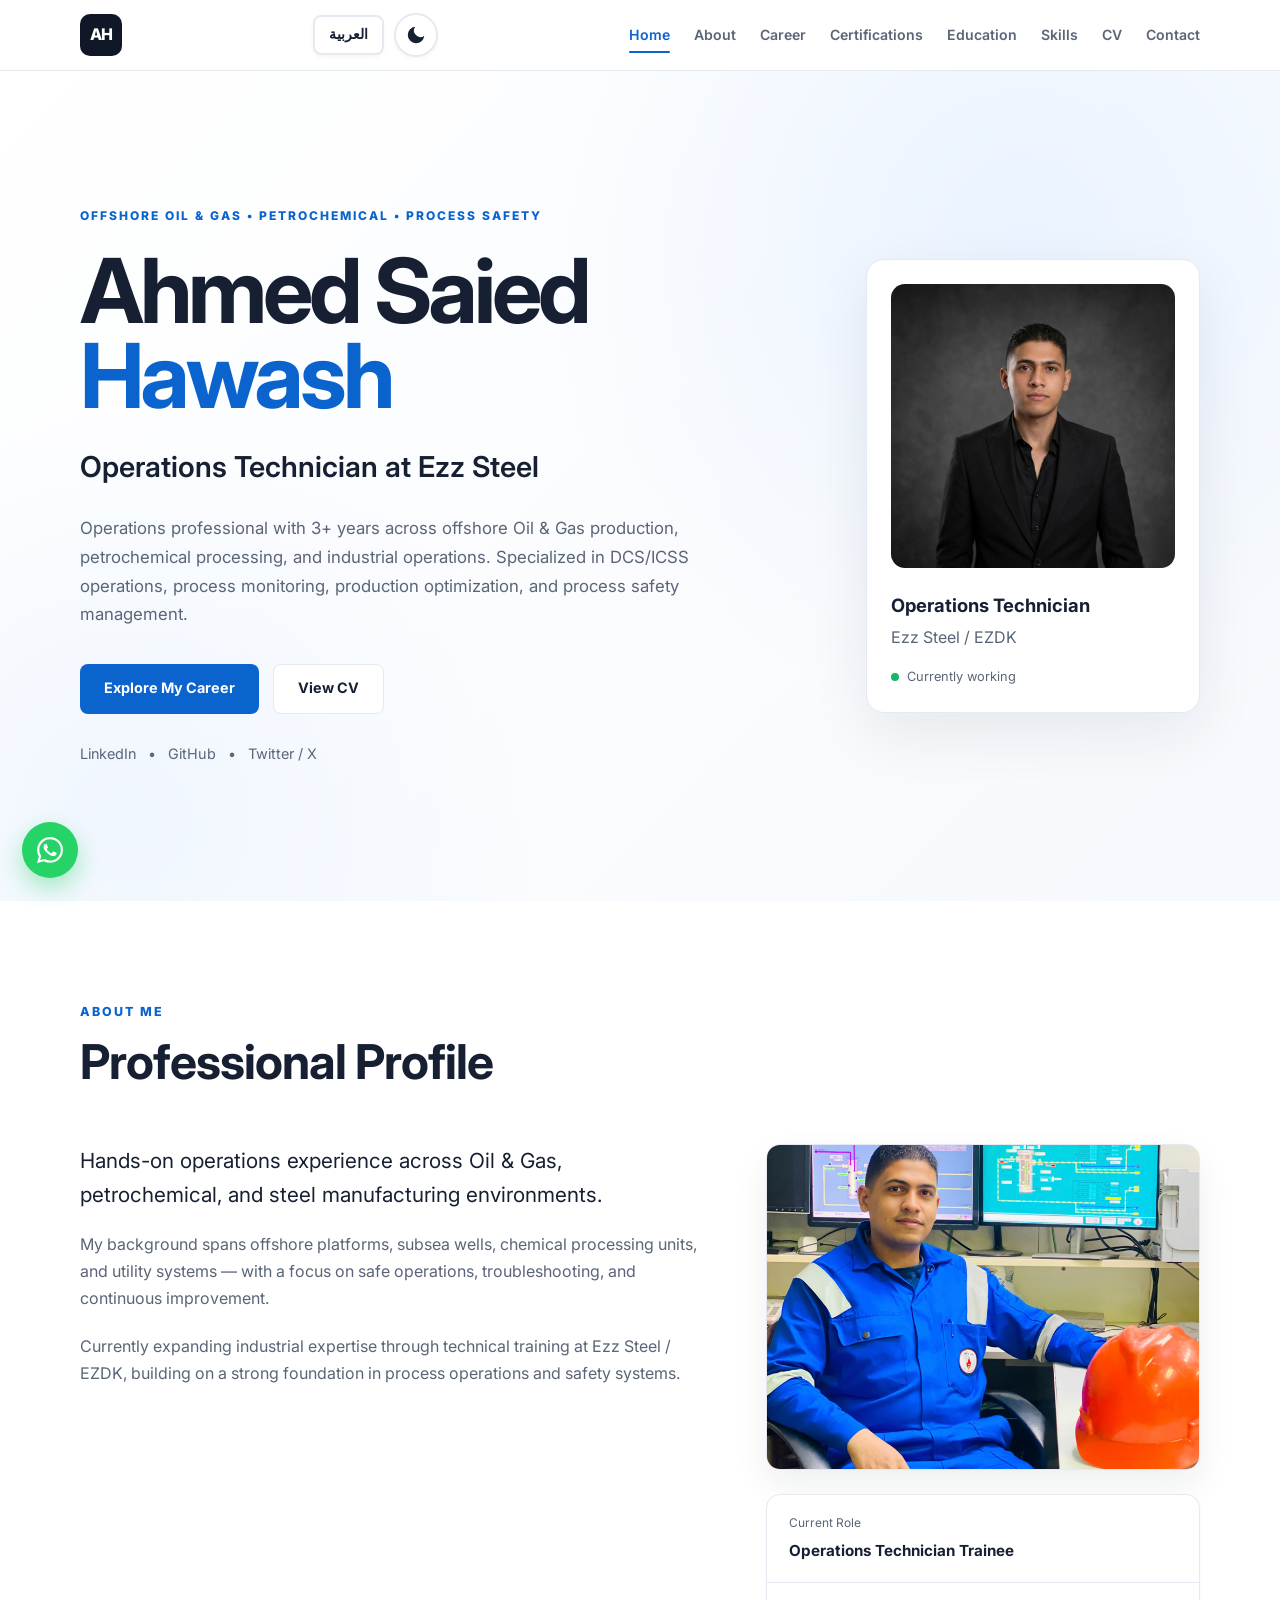
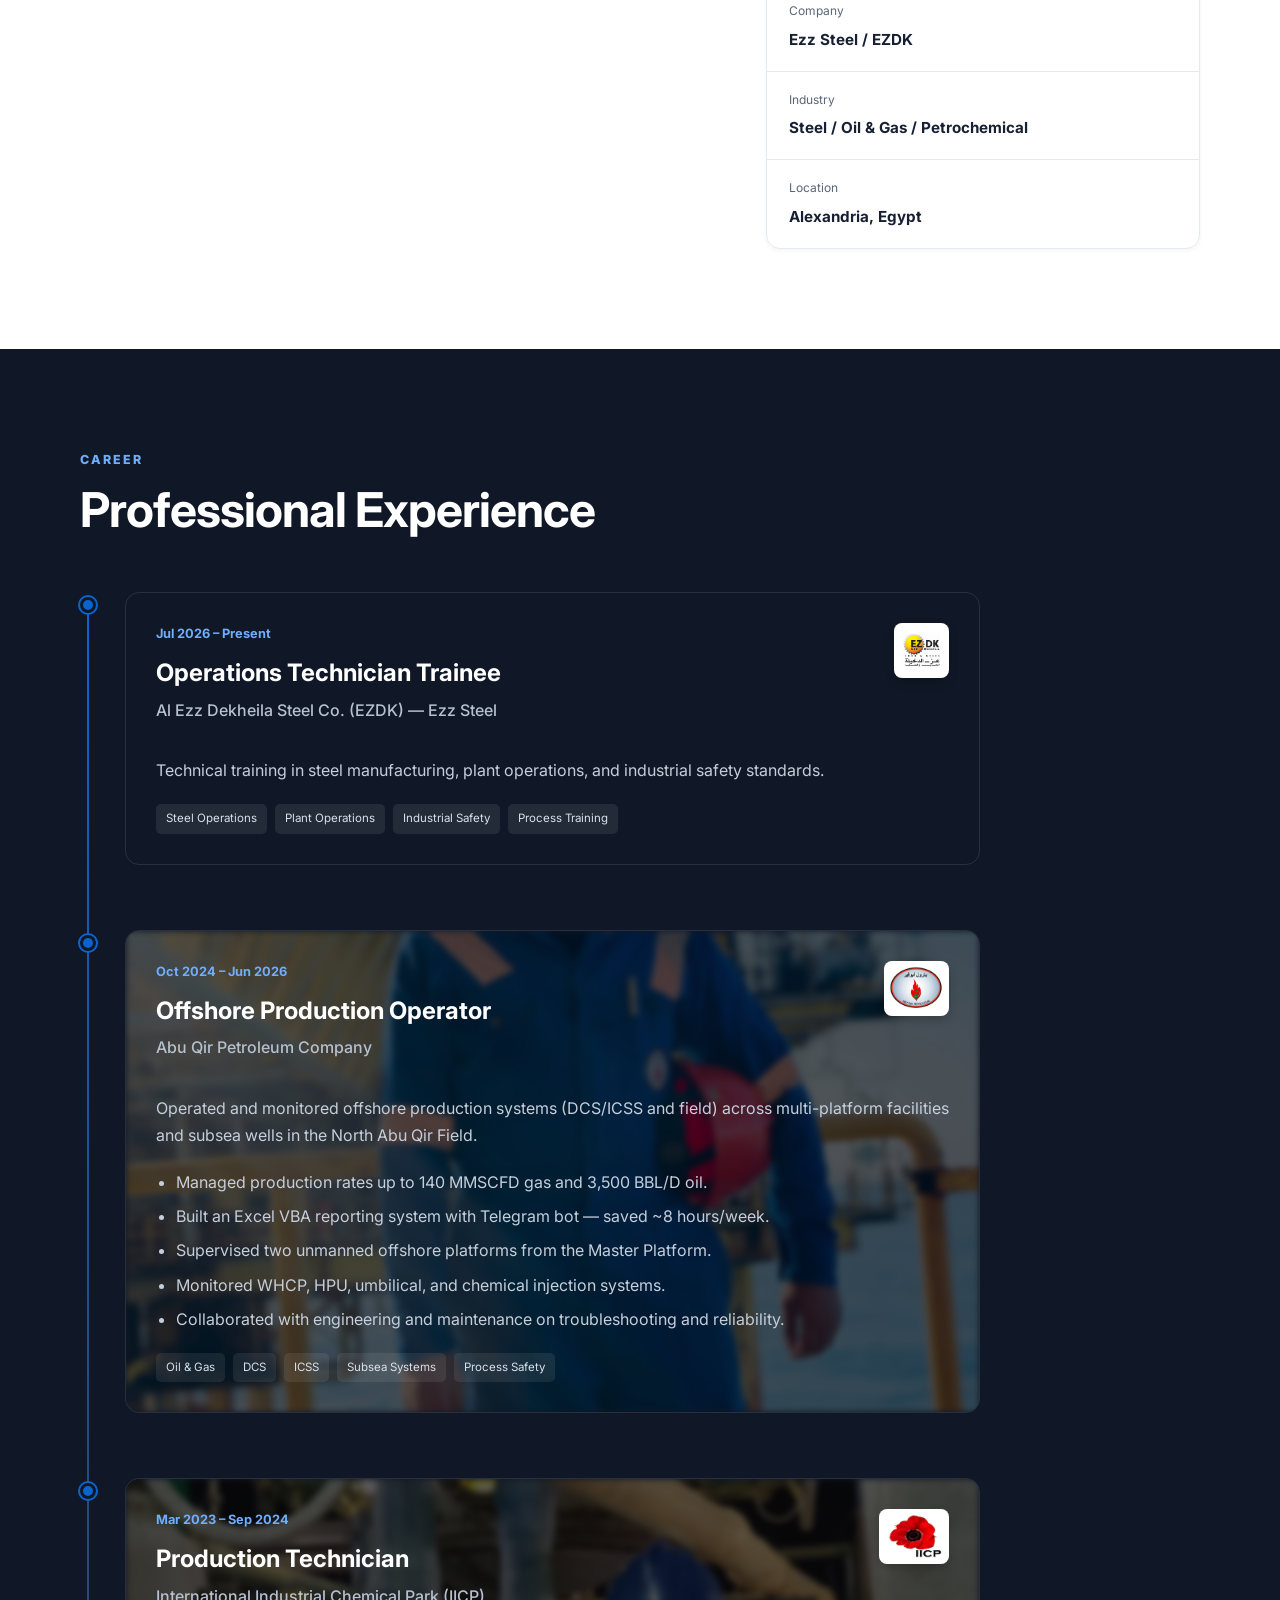
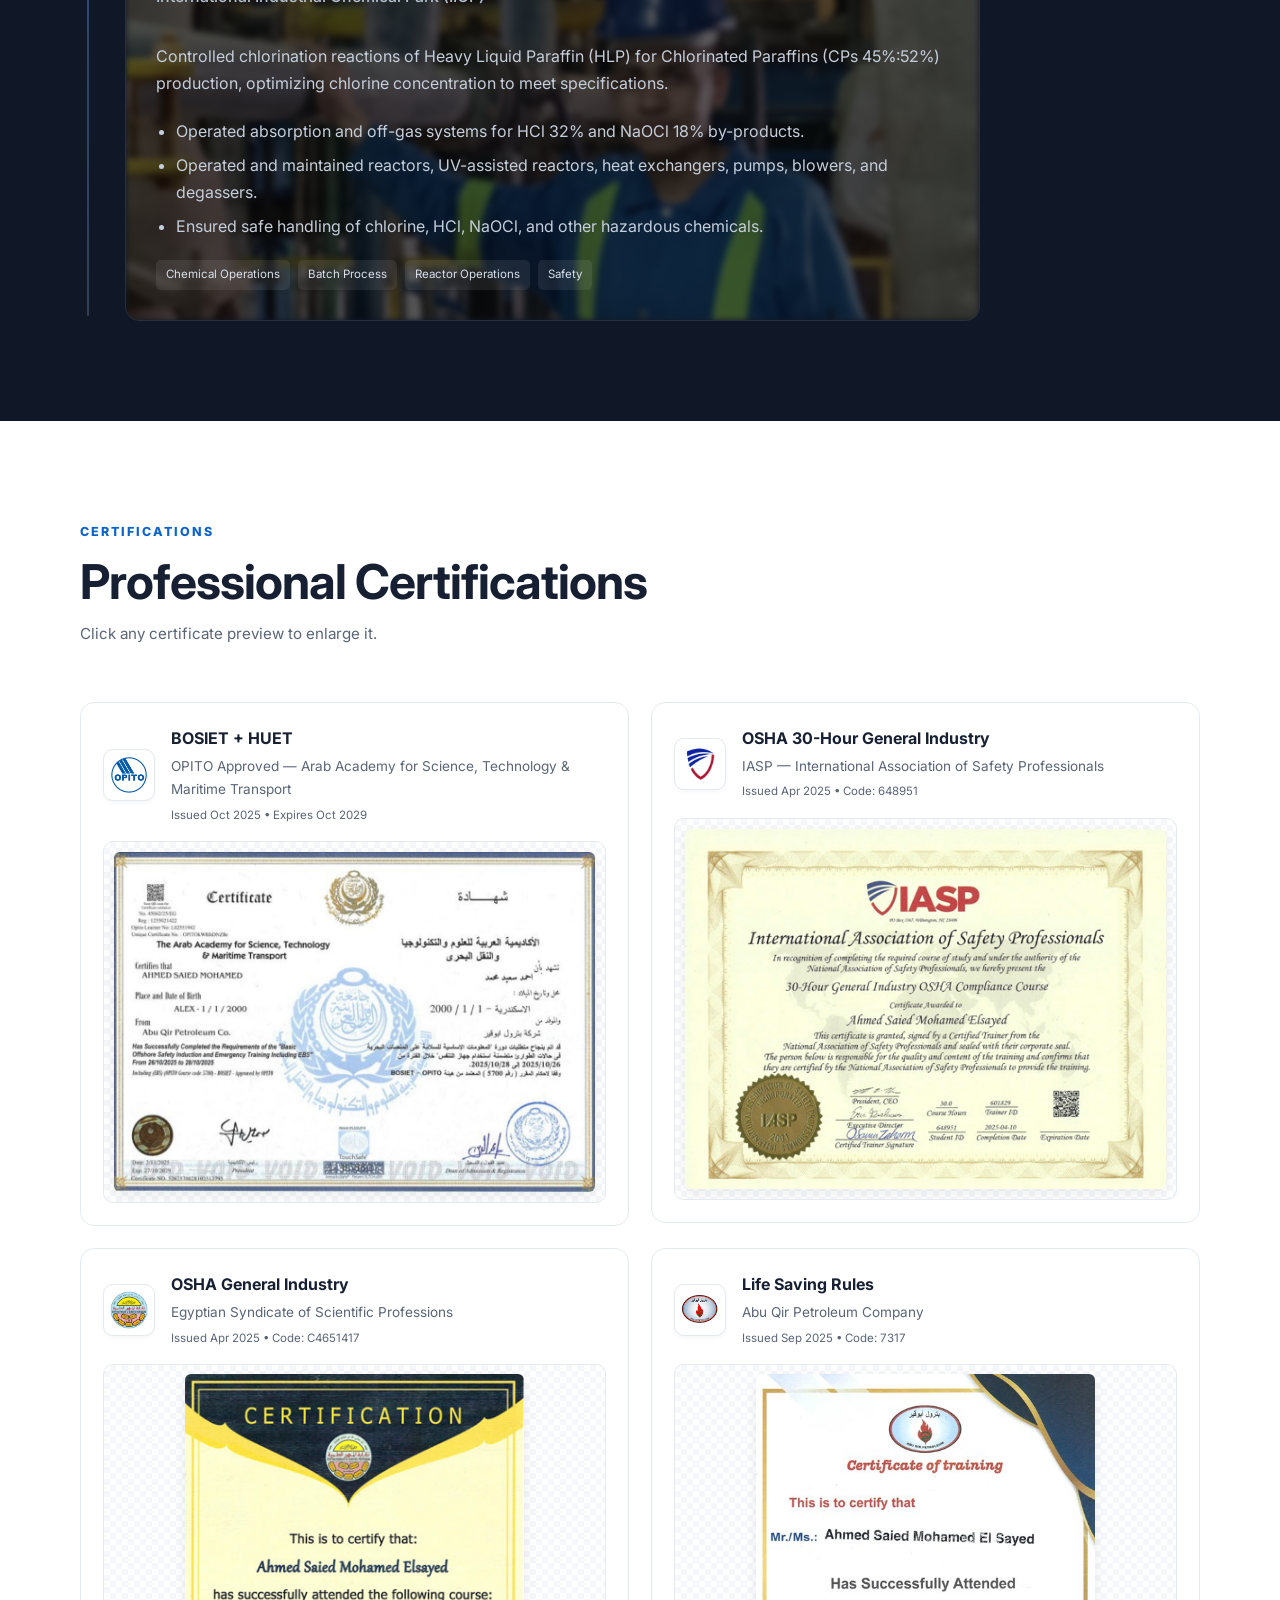
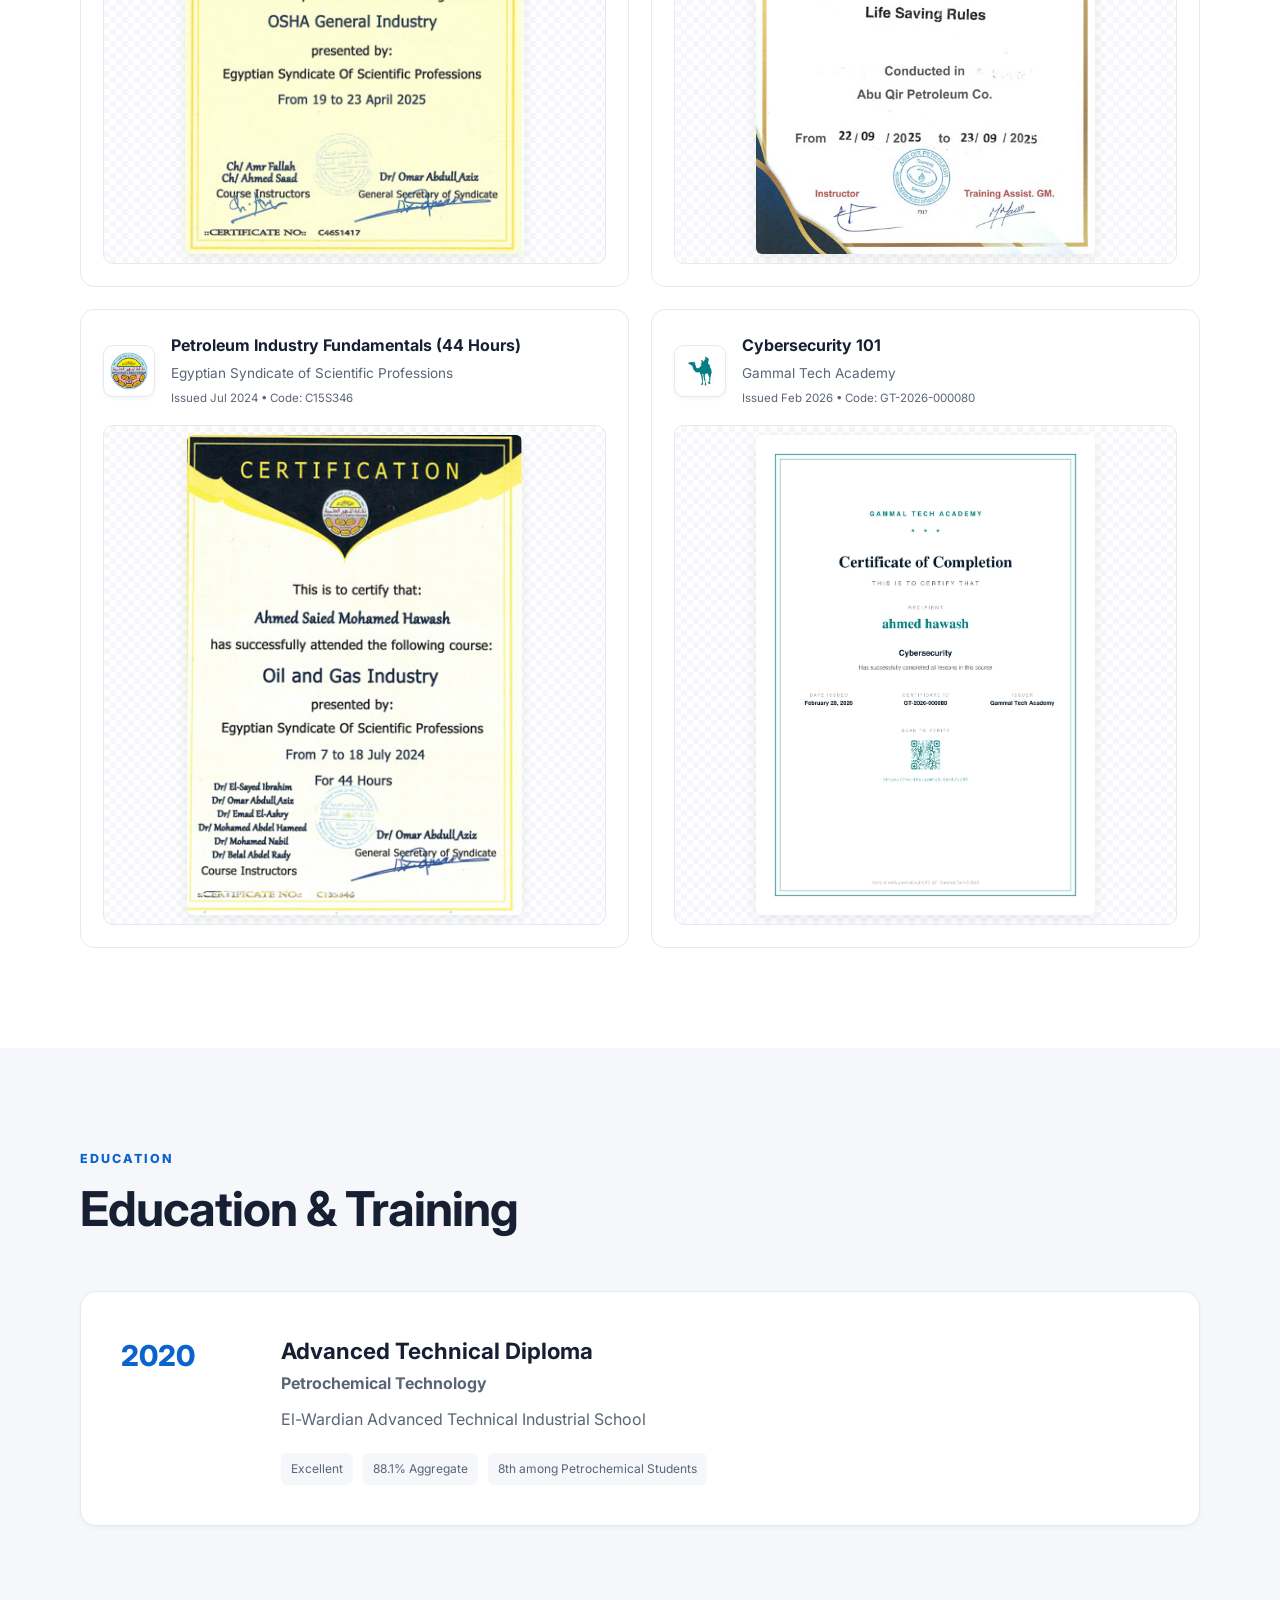
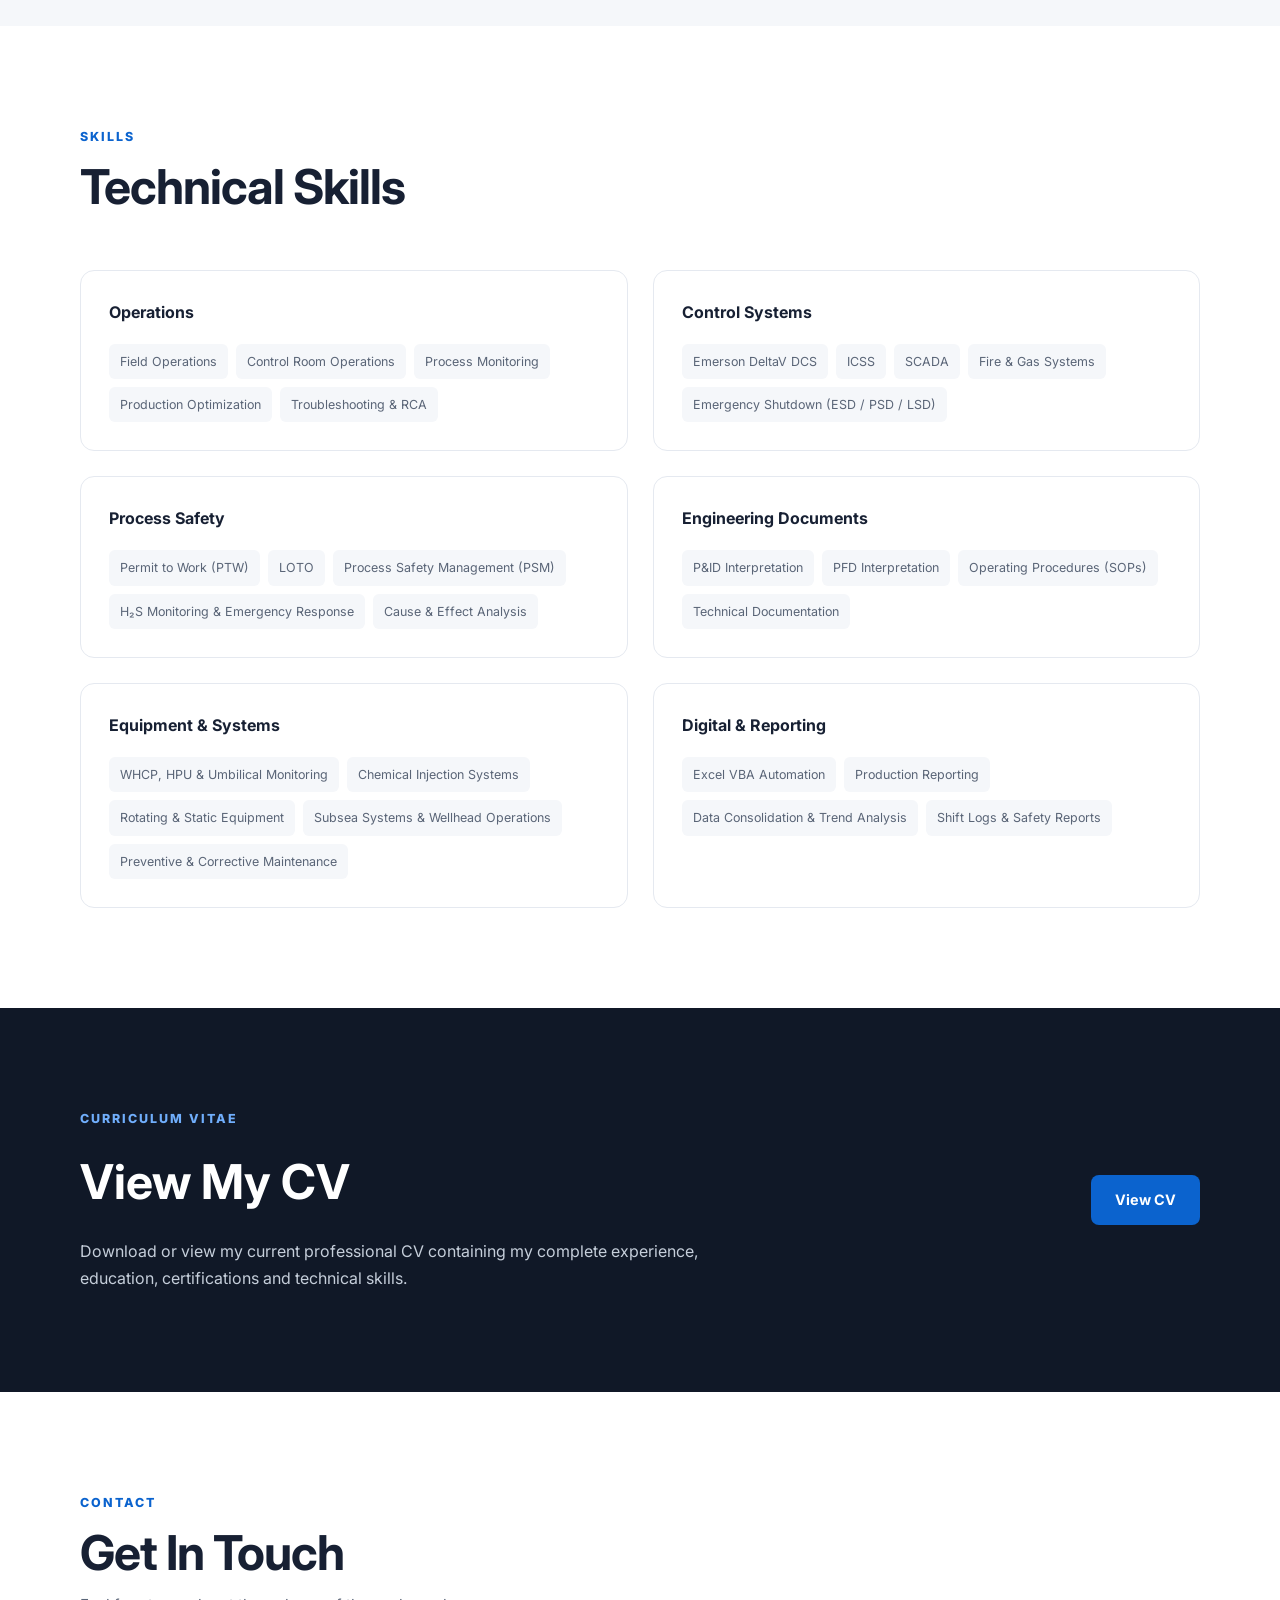
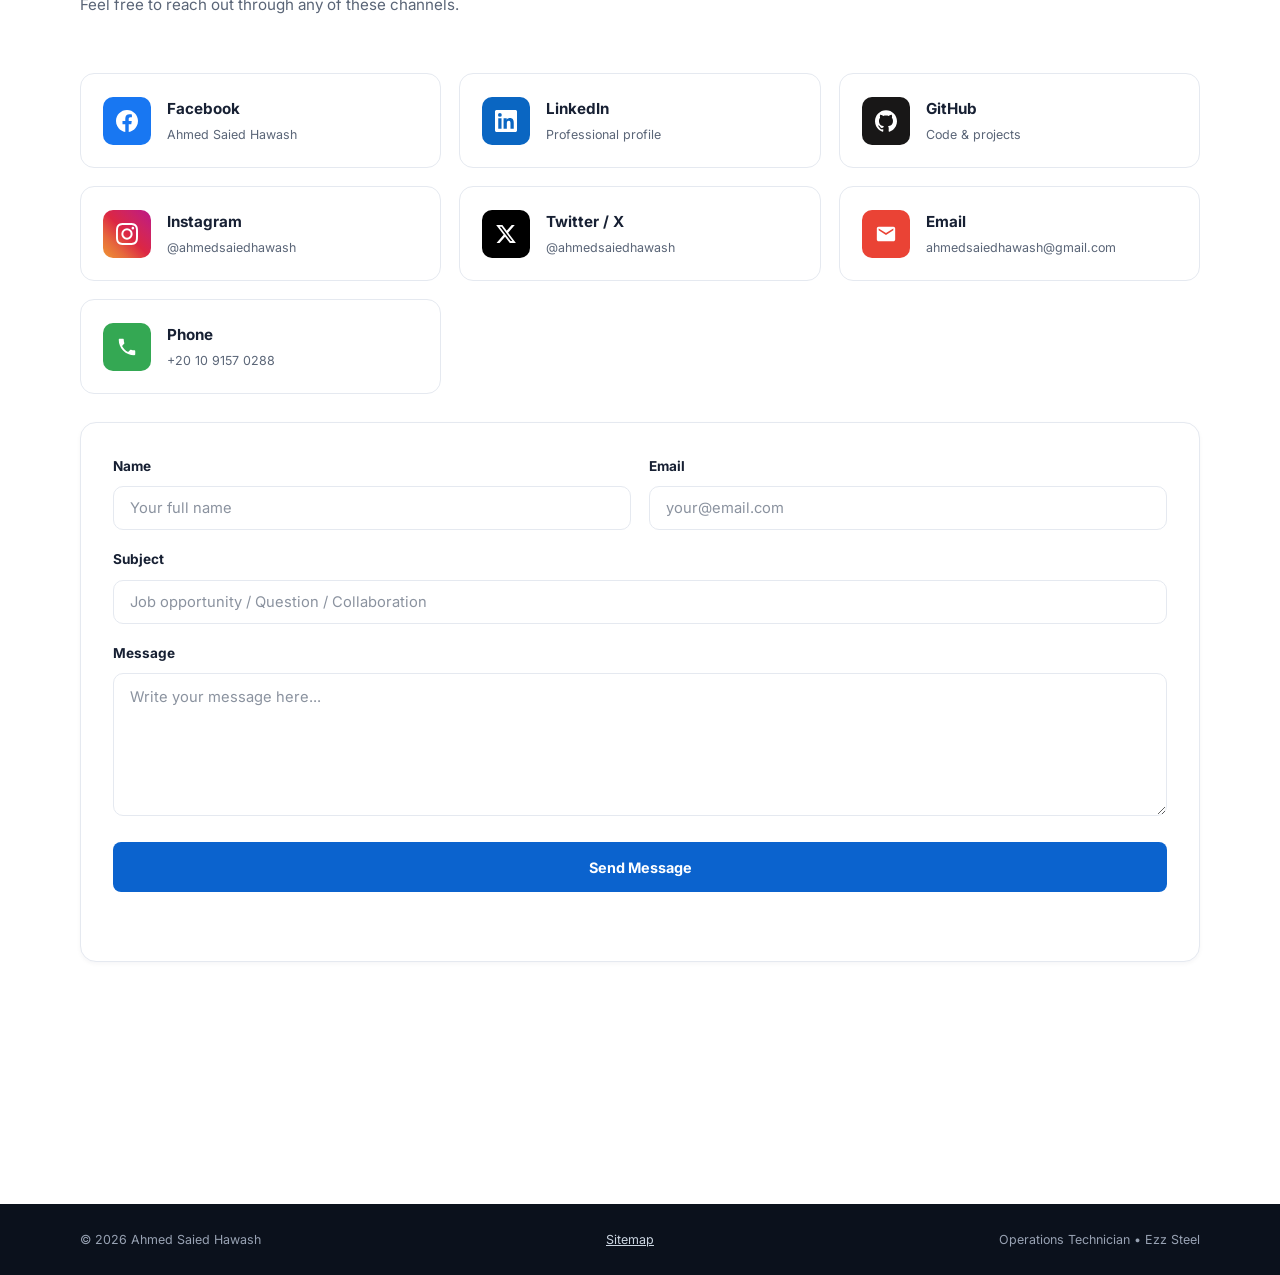
==== commit 0c3dc643: "deploy: ahmedsaiedhawash/ahmed-portfolio-private@a7ba92eed2915ebafd345d2638fc1b8bd6a893d9" ====
--- a/index.html
+++ b/index.html
@@ -5,13 +5,10 @@
     <meta charset="UTF-8">
     <meta name="viewport" content="width=device-width, initial-scale=1.0">
 
-    <title>Ahmed Saied Hawash | Operations Technician | Oil & Gas & Petrochemical</title>
+    <title>Ahmed Saied Hawash — Operations Technician | Alexandria, Egypt</title>
 
     <meta name="description"
-        content="Ahmed Saied Hawash — Operations Technician at Ezz Steel, with 3+ years of experience in offshore Oil & Gas production, petrochemical processing, DCS/ICSS operations and process safety management.">
-
-    <meta name="keywords"
-        content="Ahmed Saied Hawash, Operations Technician, Ezz Steel, Oil & Gas, Offshore Production, Petrochemical, Process Safety, DCS, ICSS, PSM, Alexandria Egypt, فني تشغيل">
+        content="Ahmed Saied Hawash — Operations Technician at Ezz Steel with 3+ years in Oil & Gas, Petrochemical, and Process Safety.">
 
     <meta name="author" content="Ahmed Saied Hawash">
 
@@ -20,18 +17,28 @@
 
     <meta name="theme-color" content="#0b63ce">
 
+    <!-- Fallback for No-JS -->
+    <noscript>
+        <style>
+            .reveal {
+                opacity: 1 !important;
+                transform: none !important;
+            }
+        </style>
+    </noscript>
+
     <!-- ================= HREFLANG (Multilingual SEO) ================= -->
-    <link rel="alternate" hreflang="en" href="https://portfolio.hawash.workers.dev/" />
-    <link rel="alternate" hreflang="ar" href="https://portfolio.hawash.workers.dev/ar.html" />
-    <link rel="alternate" hreflang="x-default" href="https://portfolio.hawash.workers.dev/" />
+    <link rel="alternate" hreflang="en" href="https://ahmedsaiedhawash.github.io/" />
+    <link rel="alternate" hreflang="ar" href="https://ahmedsaiedhawash.github.io/ar.html" />
+    <link rel="alternate" hreflang="x-default" href="https://ahmedsaiedhawash.github.io/" />
 
     <!-- ================= OPEN GRAPH ================= -->
     <meta property="og:title" content="Ahmed Saied Hawash | Operations Technician">
     <meta property="og:description"
         content="Professional profile of Ahmed Saied Hawash — Operations Technician at Ezz Steel with 3+ years in Oil & Gas and Petrochemical operations.">
     <meta property="og:type" content="website">
-    <meta property="og:url" content="https://portfolio.hawash.workers.dev/">
-    <meta property="og:image" content="https://portfolio.hawash.workers.dev/images/Ahmed-Saied-Hawash_og.png">
+    <meta property="og:url" content="https://ahmedsaiedhawash.github.io/">
+    <meta property="og:image" content="https://ahmedsaiedhawash.github.io/images/Ahmed-Saied-Hawash_og.png">
     <meta property="og:image:width" content="1200">
     <meta property="og:image:height" content="630">
     <meta property="og:image:alt" content="Ahmed Saied Hawash — Operations Technician">
@@ -44,10 +51,10 @@
     <meta name="twitter:title" content="Ahmed Saied Hawash | Operations Technician">
     <meta name="twitter:description"
         content="Operations professional with 3+ years across Oil & Gas, Petrochemical, DCS/ICSS and Process Safety.">
-    <meta name="twitter:image" content="https://portfolio.hawash.workers.dev/images/Ahmed-Saied-Hawash_og.png">
+    <meta name="twitter:image" content="https://ahmedsaiedhawash.github.io/images/Ahmed-Saied-Hawash_og.png">
     <meta name="twitter:creator" content="@ahmedsaiedhawash">
 
-    <link rel="canonical" href="https://portfolio.hawash.workers.dev/">
+    <link rel="canonical" href="https://ahmedsaiedhawash.github.io/">
 
     <!-- ================= ICONS ================= -->
     <link rel="icon" href="images/favicon.png" type="image/png">
@@ -71,34 +78,33 @@
         "@graph": [
             {
                 "@type": "WebSite",
-                "@id": "https://portfolio.hawash.workers.dev/#website",
-                "url": "https://portfolio.hawash.workers.dev/",
+                "@id": "https://ahmedsaiedhawash.github.io/#website",
+                "url": "https://ahmedsaiedhawash.github.io/",
                 "name": "Ahmed Saied Hawash",
                 "description": "Operations Technician at Ezz Steel — Oil & Gas, Petrochemical, DCS, ICSS, Process Safety.",
                 "inLanguage": "en",
-                "publisher": { "@id": "https://portfolio.hawash.workers.dev/#person" }
+                "publisher": { "@id": "https://ahmedsaiedhawash.github.io/#person" }
             },
             {
                 "@type": "ProfilePage",
-                "@id": "https://portfolio.hawash.workers.dev/#profilepage",
-                "url": "https://portfolio.hawash.workers.dev/",
+                "@id": "https://ahmedsaiedhawash.github.io/#profilepage",
+                "url": "https://ahmedsaiedhawash.github.io/",
                 "name": "Ahmed Saied Hawash — Operations Technician",
                 "inLanguage": "en",
-                "isPartOf": { "@id": "https://portfolio.hawash.workers.dev/#website" },
-                "mainEntity": { "@id": "https://portfolio.hawash.workers.dev/#person" }
+                "isPartOf": { "@id": "https://ahmedsaiedhawash.github.io/#website" },
+                "mainEntity": { "@id": "https://ahmedsaiedhawash.github.io/#person" }
             },
             {
                 "@type": "Person",
-                "@id": "https://portfolio.hawash.workers.dev/#person",
+                "@id": "https://ahmedsaiedhawash.github.io/#person",
                 "name": "Ahmed Saied Hawash",
-                "url": "https://portfolio.hawash.workers.dev/",
-                "image": "https://portfolio.hawash.workers.dev/images/ahmed-saied-hawash_profile.jpg",
+                "alternateName": ["أحمد سعيد حواش", "Ahmed Hawash"],
+                "url": "https://ahmedsaiedhawash.github.io/",
+                "image": "https://ahmedsaiedhawash.github.io/images/ahmed-saied-hawash_profile.jpg",
                 "jobTitle": "Operations Technician",
-                "email": "mailto:ahmedsaiedhawash@gmail.com",
-                "telephone": "+201091570288",
                 "worksFor": {
                     "@type": "Organization",
-                    "@id": "https://portfolio.hawash.workers.dev/#organization",
+                    "@id": "https://ahmedsaiedhawash.github.io/#organization",
                     "name": "Ezz Steel"
                 },
                 "address": {
@@ -127,39 +133,14 @@
                     "https://www.linkedin.com/in/ahmedsaiedhawash/",
                     "https://github.com/ahmedsaiedhawash",
                     "https://www.instagram.com/ahmedsaiedhawash/",
-                    "https://twitter.com/ahmedsaiedhawash",
-                    "https://wa.me/201091570288"
+                    "https://twitter.com/ahmedsaiedhawash"
                 ]
             },
             {
                 "@type": "Organization",
-                "@id": "https://portfolio.hawash.workers.dev/#organization",
+                "@id": "https://ahmedsaiedhawash.github.io/#organization",
                 "name": "Ezz Steel",
                 "url": "https://www.ezzsteel.com/"
-            },
-            {
-                "@type": "BreadcrumbList",
-                "@id": "https://portfolio.hawash.workers.dev/#breadcrumb",
-                "itemListElement": [
-                    {
-                        "@type": "ListItem",
-                        "position": 1,
-                        "name": "Home",
-                        "item": "https://portfolio.hawash.workers.dev/"
-                    }
-                ]
-            },
-            {
-                "@type": "EducationalOccupationalCredential",
-                "name": "BOSIET + HUET",
-                "credentialCategory": "certificate",
-                "recognizedBy": { "@type": "Organization", "name": "OPITO" }
-            },
-            {
-                "@type": "EducationalOccupationalCredential",
-                "name": "OSHA 30-Hour General Industry",
-                "credentialCategory": "certificate",
-                "recognizedBy": { "@type": "Organization", "name": "NASP" }
             }
         ]
     }
@@ -180,17 +161,13 @@
     <div class="progress-bar" id="progressBar" aria-hidden="true"></div>
     <a href="#home" class="skip-link">Skip to content</a>
 
-
     <!-- ================= NAVIGATION ================= -->
     <header class="header">
         <nav class="navbar container" aria-label="Main navigation">
-
             <a href="#home" class="logo">AH</a>
-
             <div class="header-actions">
                 <a href="ar.html" class="lang-toggle" aria-label="Switch to Arabic"
                     data-i18n="nav.switch_lang">العربية</a>
-
                 <button class="theme-toggle" id="themeToggle" aria-label="Toggle dark mode" title="Toggle theme">
                     <svg class="icon-moon" viewBox="0 0 24 24" fill="currentColor" width="20" height="20"
                         aria-hidden="true">
@@ -202,11 +179,9 @@
                             d="M12 7a5 5 0 100 10 5 5 0 000-10zm0-5v2m0 16v2M4.22 4.22l1.42 1.42m12.72 12.72l1.42 1.42M2 12h2m16 0h2M4.22 19.78l1.42-1.42M18.36 5.64l1.42-1.42" />
                     </svg>
                 </button>
-
                 <button class="menu-toggle" id="menuToggle" aria-label="Open navigation menu"
                     aria-expanded="false">☰</button>
             </div>
-
             <ul class="nav-links" id="navLinks">
                 <li><a href="#home" data-i18n="nav.home">Home</a></li>
                 <li><a href="#about" data-i18n="nav.about">About</a></li>
@@ -217,40 +192,28 @@
                 <li><a href="#cv" data-i18n="nav.cv">CV</a></li>
                 <li><a href="#contact" data-i18n="nav.contact">Contact</a></li>
             </ul>
-
         </nav>
     </header>
 
-
     <main>
-
         <!-- ================= HERO ================= -->
         <section class="hero" id="home">
             <div class="container hero-content">
-
                 <div class="hero-text">
-                    <p class="eyebrow reveal" data-i18n="hero.eyebrow">
-                        OFFSHORE OIL & GAS • PETROCHEMICAL • PROCESS SAFETY
-                    </p>
-
-                    <h1 class="reveal" data-hero-name>
-                        Ahmed Saied<br><span>Hawash</span>
-                    </h1>
-
+                    <p class="eyebrow reveal" data-i18n="hero.eyebrow">OFFSHORE OIL & GAS • PETROCHEMICAL • PROCESS
+                        SAFETY</p>
+                    <h1 class="reveal" data-hero-name>Ahmed Saied<br><span>Hawash</span></h1>
                     <h2 class="reveal" data-i18n="hero.title">Operations Technician at Ezz Steel</h2>
-
                     <p class="hero-description reveal" data-i18n="hero.description">
                         Operations professional with 3+ years of experience across offshore Oil & Gas production,
                         petrochemical processing, and industrial operations — specialized in DCS/ICSS operations,
                         process monitoring, production optimization, and process safety management.
                     </p>
-
                     <div class="hero-buttons reveal">
                         <a href="#career" class="btn btn-primary" data-i18n="hero.btn_primary">Explore My Career</a>
                         <a href="cv/Ahmed-Saied-Hawash-CV.pdf" class="btn btn-secondary" target="_blank" rel="noopener"
                             data-i18n="hero.btn_secondary">View CV</a>
                     </div>
-
                     <div class="hero-links reveal">
                         <a href="https://www.linkedin.com/in/ahmedsaiedhawash/" target="_blank"
                             rel="noopener noreferrer" data-i18n="hero.links.linkedin">LinkedIn</a>
@@ -262,7 +225,6 @@
                             data-i18n="hero.links.twitter">Twitter / X</a>
                     </div>
                 </div>
-
                 <div class="hero-card reveal">
                     <div class="profile-image-wrap">
                         <img src="images/ahmed-saied-hawash_profile.jpg" alt="Ahmed Saied Hawash" class="profile-image"
@@ -277,22 +239,17 @@
                         </div>
                     </div>
                 </div>
-
-            </div>
-        </section>
-
+            </div>
+        </section>
 
         <!-- ================= ABOUT ================= -->
         <section class="section" id="about">
             <div class="container">
-
                 <div class="section-heading reveal">
                     <p class="section-label" data-i18n="about.label">ABOUT ME</p>
                     <h2 data-i18n="about.title">Professional Profile</h2>
                 </div>
-
                 <div class="about-grid">
-
                     <div class="about-text reveal">
                         <p class="large-text" data-i18n="about.large_text">
                             I am an Operations professional with more than 3 years of experience across offshore
@@ -300,81 +257,60 @@
                         </p>
                         <div data-about-paragraphs></div>
                     </div>
-
                     <div class="about-side reveal">
                         <img src="images/Ahmed-Saied-Hawash_about.jpg" alt="Ahmed Saied Hawash at work"
                             class="about-photo" loading="lazy">
                         <div class="info-card" data-about-info></div>
                     </div>
-
-                </div>
-
-            </div>
-        </section>
-
+                </div>
+            </div>
+        </section>
 
         <!-- ================= CAREER ================= -->
         <section class="section section-dark" id="career">
             <div class="container">
-
                 <div class="section-heading reveal">
                     <p class="section-label" data-i18n="career.label">CAREER</p>
                     <h2 data-i18n="career.title">Professional Experience</h2>
                 </div>
-
                 <div class="timeline" data-career-items></div>
-
-            </div>
-        </section>
-
+            </div>
+        </section>
 
         <!-- ================= CERTIFICATIONS ================= -->
         <section class="section" id="certifications">
             <div class="container">
-
                 <div class="section-heading reveal">
                     <p class="section-label" data-i18n="certifications.label">CERTIFICATIONS</p>
                     <h2 data-i18n="certifications.title">Professional Certifications</h2>
-                    <p class="section-subtext" data-i18n="certifications.subtext">
-                        Click any certificate preview to enlarge it.
-                    </p>
-                </div>
-
+                    <p class="section-subtext" data-i18n="certifications.subtext">Click any certificate preview to
+                        enlarge it.</p>
+                </div>
                 <div class="cards-grid" id="certGrid" data-cert-items></div>
-
-            </div>
-        </section>
-
+            </div>
+        </section>
 
         <!-- ================= EDUCATION ================= -->
         <section class="section section-light" id="education">
             <div class="container">
-
                 <div class="section-heading reveal">
                     <p class="section-label" data-i18n="education.label">EDUCATION</p>
                     <h2 data-i18n="education.title">Education & Training</h2>
                 </div>
-
                 <div class="education-card reveal" data-education></div>
-
-            </div>
-        </section>
-
+            </div>
+        </section>
 
         <!-- ================= SKILLS ================= -->
         <section class="section" id="skills">
             <div class="container">
-
                 <div class="section-heading reveal">
                     <p class="section-label" data-i18n="skills.label">SKILLS</p>
                     <h2 data-i18n="skills.title">Technical Skills</h2>
                 </div>
-
                 <div class="skills-grid" data-skills-grid></div>
-
-            </div>
-        </section>
-
+            </div>
+        </section>
 
         <!-- ================= CV ================= -->
         <section class="section section-dark" id="cv">
@@ -382,39 +318,31 @@
                 <div>
                     <p class="section-label" data-i18n="cv.label">CURRICULUM VITAE</p>
                     <h2 data-i18n="cv.title">View My CV</h2>
-                    <p data-i18n="cv.description">
-                        Download or view my current professional CV containing my complete experience, education,
-                        certifications and technical skills.
-                    </p>
+                    <p data-i18n="cv.description">Download or view my current professional CV containing my complete
+                        experience, education, certifications and technical skills.</p>
                 </div>
                 <a href="cv/Ahmed-Saied-Hawash-CV.pdf" target="_blank" rel="noopener" class="btn btn-primary"
                     data-i18n="cv.button">View CV</a>
             </div>
         </section>
 
-
         <!-- ================= CONTACT ================= -->
         <section class="section" id="contact">
             <div class="container">
-
                 <div class="section-heading reveal">
                     <p class="section-label" data-i18n="contact.label">CONTACT</p>
                     <h2 data-i18n="contact.title">Get In Touch</h2>
-                    <p class="section-subtext" data-i18n="contact.subtext">
-                        Feel free to reach out through any of these channels.
-                    </p>
-                </div>
-
-                <!-- Contact Cards -->
+                    <p class="section-subtext" data-i18n="contact.subtext">Feel free to reach out through any of these
+                        channels.</p>
+                </div>
                 <div class="contact-grid" data-contact-items></div>
 
-                <!-- Contact Form (Web3Forms) -->
-                <form id="contactForm" class="contact-form reveal" novalidate>
+                <!-- Form (Novalidate Removed) -->
+                <form id="contactForm" class="contact-form reveal">
                     <input type="hidden" name="access_key" value="038b318e-3834-4447-926f-24cb6c7adf30">
                     <input type="hidden" name="subject" value="New message from your portfolio website">
                     <input type="hidden" name="from_name" value="Ahmed Saied Hawash Portfolio">
                     <input type="checkbox" name="botcheck" class="hidden" style="display:none">
-
                     <div class="form-row">
                         <div class="form-group">
                             <label for="formName" data-i18n="form.name_label">Name</label>
@@ -425,21 +353,17 @@
                             <input type="email" id="formEmail" name="email" required placeholder="your@email.com">
                         </div>
                     </div>
-
                     <div class="form-group">
                         <label for="formSubject" data-i18n="form.subject_label">Subject</label>
                         <input type="text" id="formSubject" name="user_subject" required
                             placeholder="Job opportunity / Question / Collaboration">
                     </div>
-
                     <div class="form-group">
                         <label for="formMessage" data-i18n="form.message_label">Message</label>
                         <textarea id="formMessage" name="message" rows="5" required
                             placeholder="Write your message here..."></textarea>
                     </div>
-
                     <button type="submit" class="btn btn-primary" data-i18n="form.submit">Send Message</button>
-
                     <p id="formStatus" class="form-status" role="status" aria-live="polite"></p>
                 </form>
 
@@ -447,39 +371,30 @@
                 <a href="https://wa.me/201091570288?text=Hello%20Ahmed%2C%20I%20found%20your%20website%20and%20would%20like%20to%20connect."
                     target="_blank" rel="noopener noreferrer" class="whatsapp-banner reveal"
                     aria-label="Chat on WhatsApp" data-whatsapp-link>
-
                     <span class="whatsapp-banner-icon" aria-hidden="true">
                         <svg viewBox="0 0 24 24" fill="currentColor" width="34" height="34">
                             <path
                                 d="M17.472 14.382c-.297-.149-1.758-.867-2.03-.967-.273-.099-.471-.148-.67.15-.197.297-.767.966-.94 1.164-.173.199-.347.223-.644.075-.297-.15-1.255-.463-2.39-1.475-.883-.788-1.48-1.761-1.653-2.059-.173-.297-.018-.458.13-.606.134-.133.298-.347.446-.52.149-.174.198-.298.298-.497.099-.198.05-.371-.025-.52-.075-.149-.669-1.612-.916-2.207-.242-.579-.487-.5-.669-.51-.173-.008-.371-.01-.57-.01-.198 0-.52.074-.792.372-.272.297-1.04 1.016-1.04 2.479 0 1.462 1.065 2.875 1.213 3.074.149.198 2.096 3.2 5.077 4.487.709.306 1.262.489 1.694.625.712.227 1.36.195 1.871.118.571-.085 1.758-.719 2.006-1.413.248-.694.248-1.289.173-1.413-.074-.124-.272-.198-.57-.347m-5.421 7.403h-.004a9.87 9.87 0 01-5.031-1.378l-.361-.214-3.741.982.998-3.648-.235-.374a9.86 9.86 0 01-1.51-5.26c.001-5.45 4.436-9.884 9.888-9.884 2.64 0 5.122 1.03 6.988 2.898a9.825 9.825 0 012.893 6.994c-.003 5.45-4.437 9.884-9.885 9.884m8.413-18.297A11.815 11.815 0 0012.05 0C5.495 0 .16 5.335.157 11.892c0 2.096.547 4.142 1.588 5.945L.057 24l6.305-1.654a11.882 11.882 0 005.683 1.448h.005c6.554 0 11.89-5.335 11.893-11.893a11.821 11.821 0 00-3.48-8.413z" />
                         </svg>
                     </span>
-
                     <div class="whatsapp-banner-content">
                         <h3 data-whatsapp-title>Chat on WhatsApp</h3>
                         <p data-whatsapp-desc>Fastest way to reach me — usually reply within minutes.</p>
                     </div>
-
                     <span class="whatsapp-banner-cta" data-whatsapp-btn>Open Chat →</span>
-
                 </a>
-
-            </div>
-        </section>
-
+            </div>
+        </section>
     </main>
-
 
     <!-- ================= FOOTER ================= -->
     <footer class="footer">
         <div class="container footer-content">
             <p>© <span id="currentYear"></span> <span data-footer-copyright>Ahmed Saied Hawash</span></p>
             <p><a href="sitemap.html" style="text-decoration: underline; color: #cbd5e1;">Sitemap</a></p>
-
             <p data-footer-tagline>Operations Technician • Ezz Steel</p>
         </div>
     </footer>
-
 
     <!-- ================= FLOATING WHATSAPP ================= -->
     <a href="https://wa.me/201091570288?text=Hello%20Ahmed%2C%20I%20found%20your%20website%20and%20would%20like%20to%20connect."
@@ -491,10 +406,8 @@
         <span class="floating-whatsapp-tooltip" data-whatsapp-tooltip>Chat with me</span>
     </a>
 
-
     <!-- ================= BACK TO TOP ================= -->
     <button class="back-to-top" id="backToTop" aria-label="Back to top">↑</button>
-
 
     <!-- ================= CERTIFICATE LIGHTBOX ================= -->
     <div class="lightbox" id="lightbox" aria-hidden="true" role="dialog" aria-label="Certificate preview">
@@ -505,11 +418,8 @@
         <div class="lightbox-counter" id="lightboxCounter"></div>
     </div>
 
-
-    <!-- ================= SCRIPTS (Order matters!) ================= -->
     <script src="script.js"></script>
     <script src="renderer.js"></script>
-
 </body>
 
 </html>
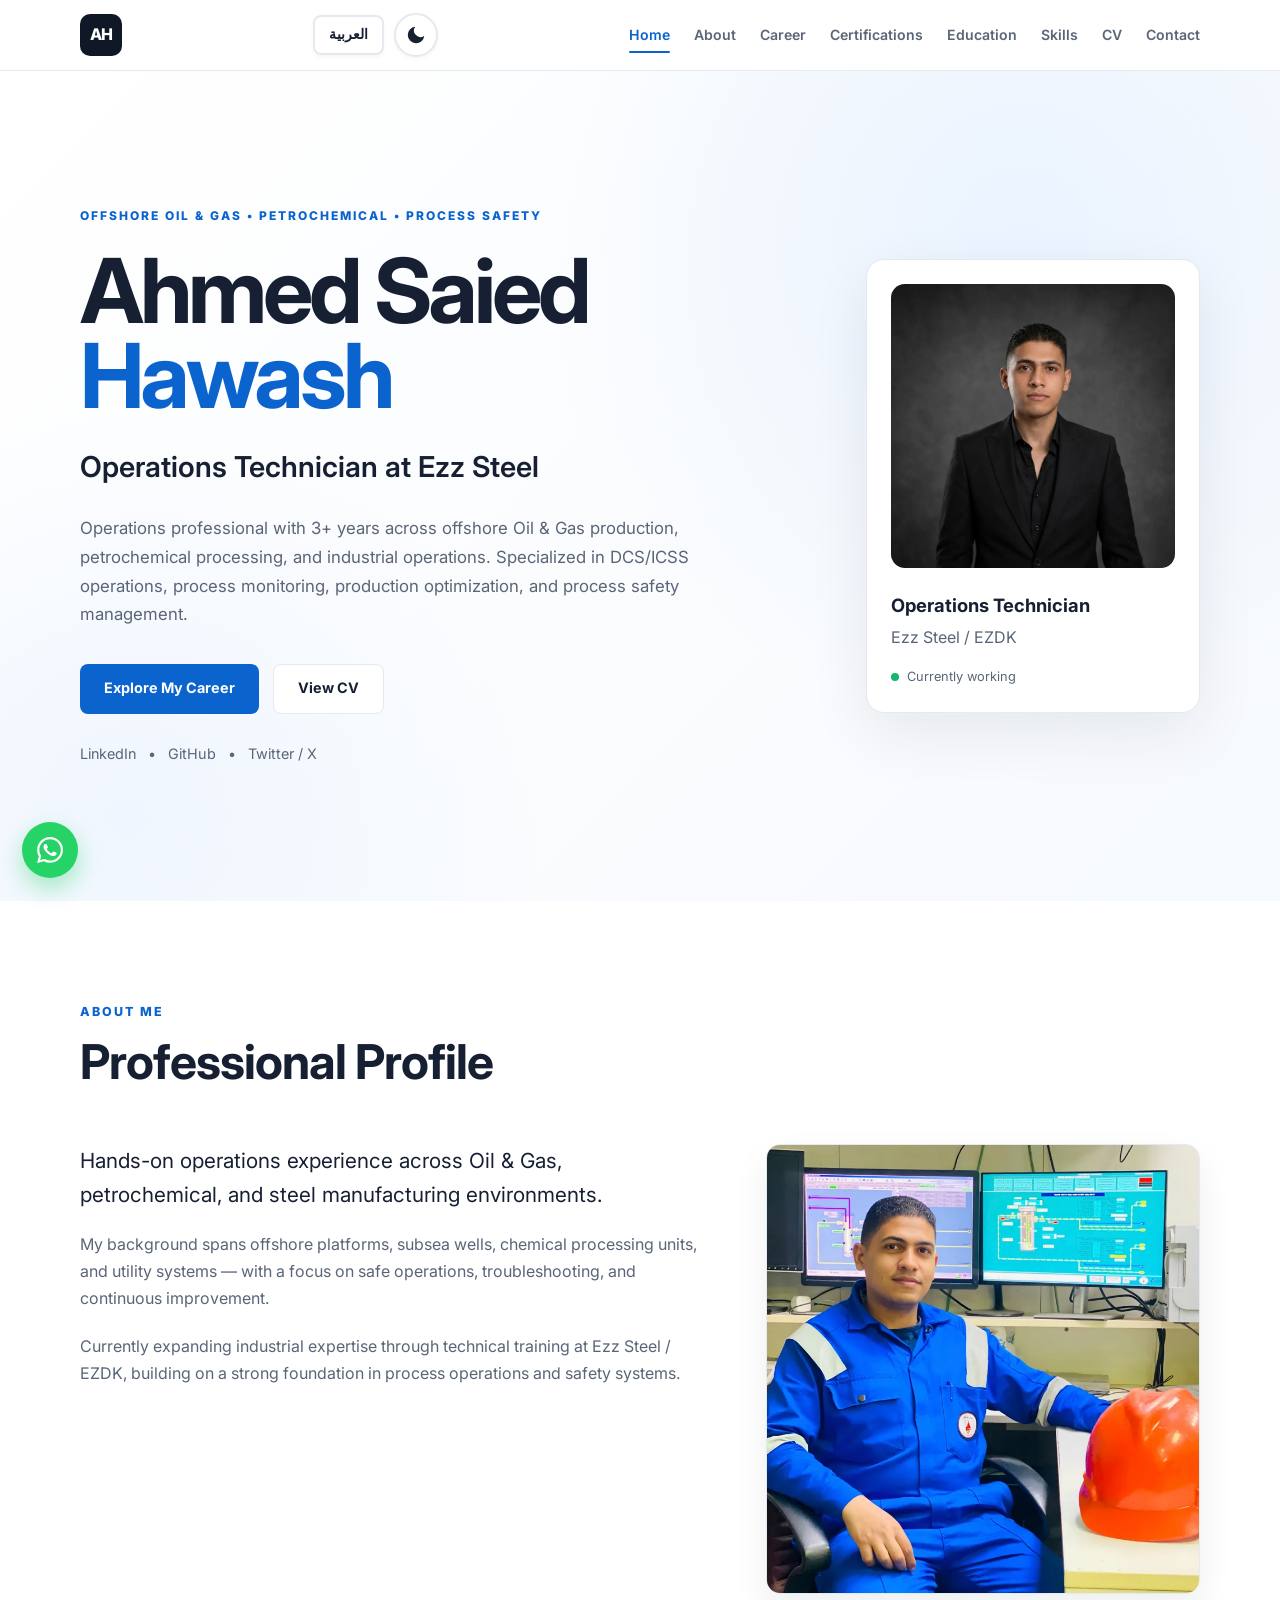
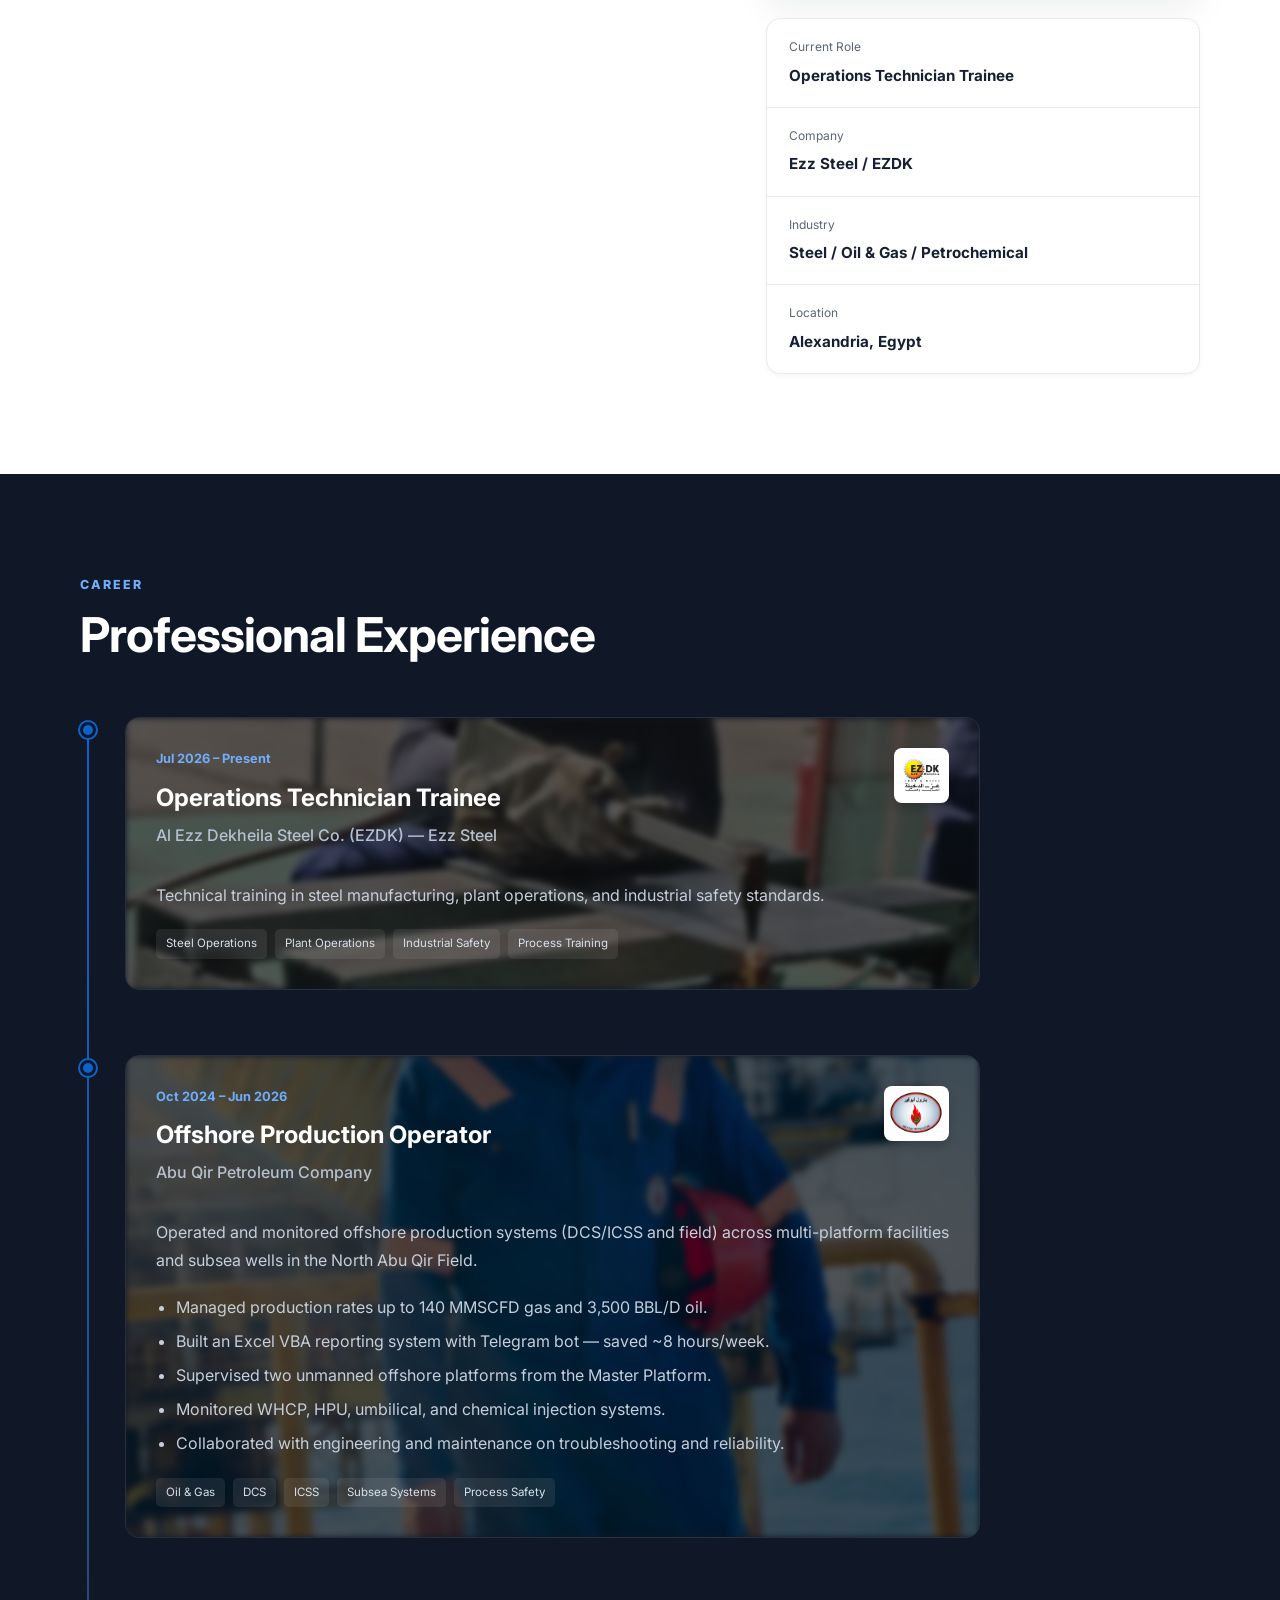
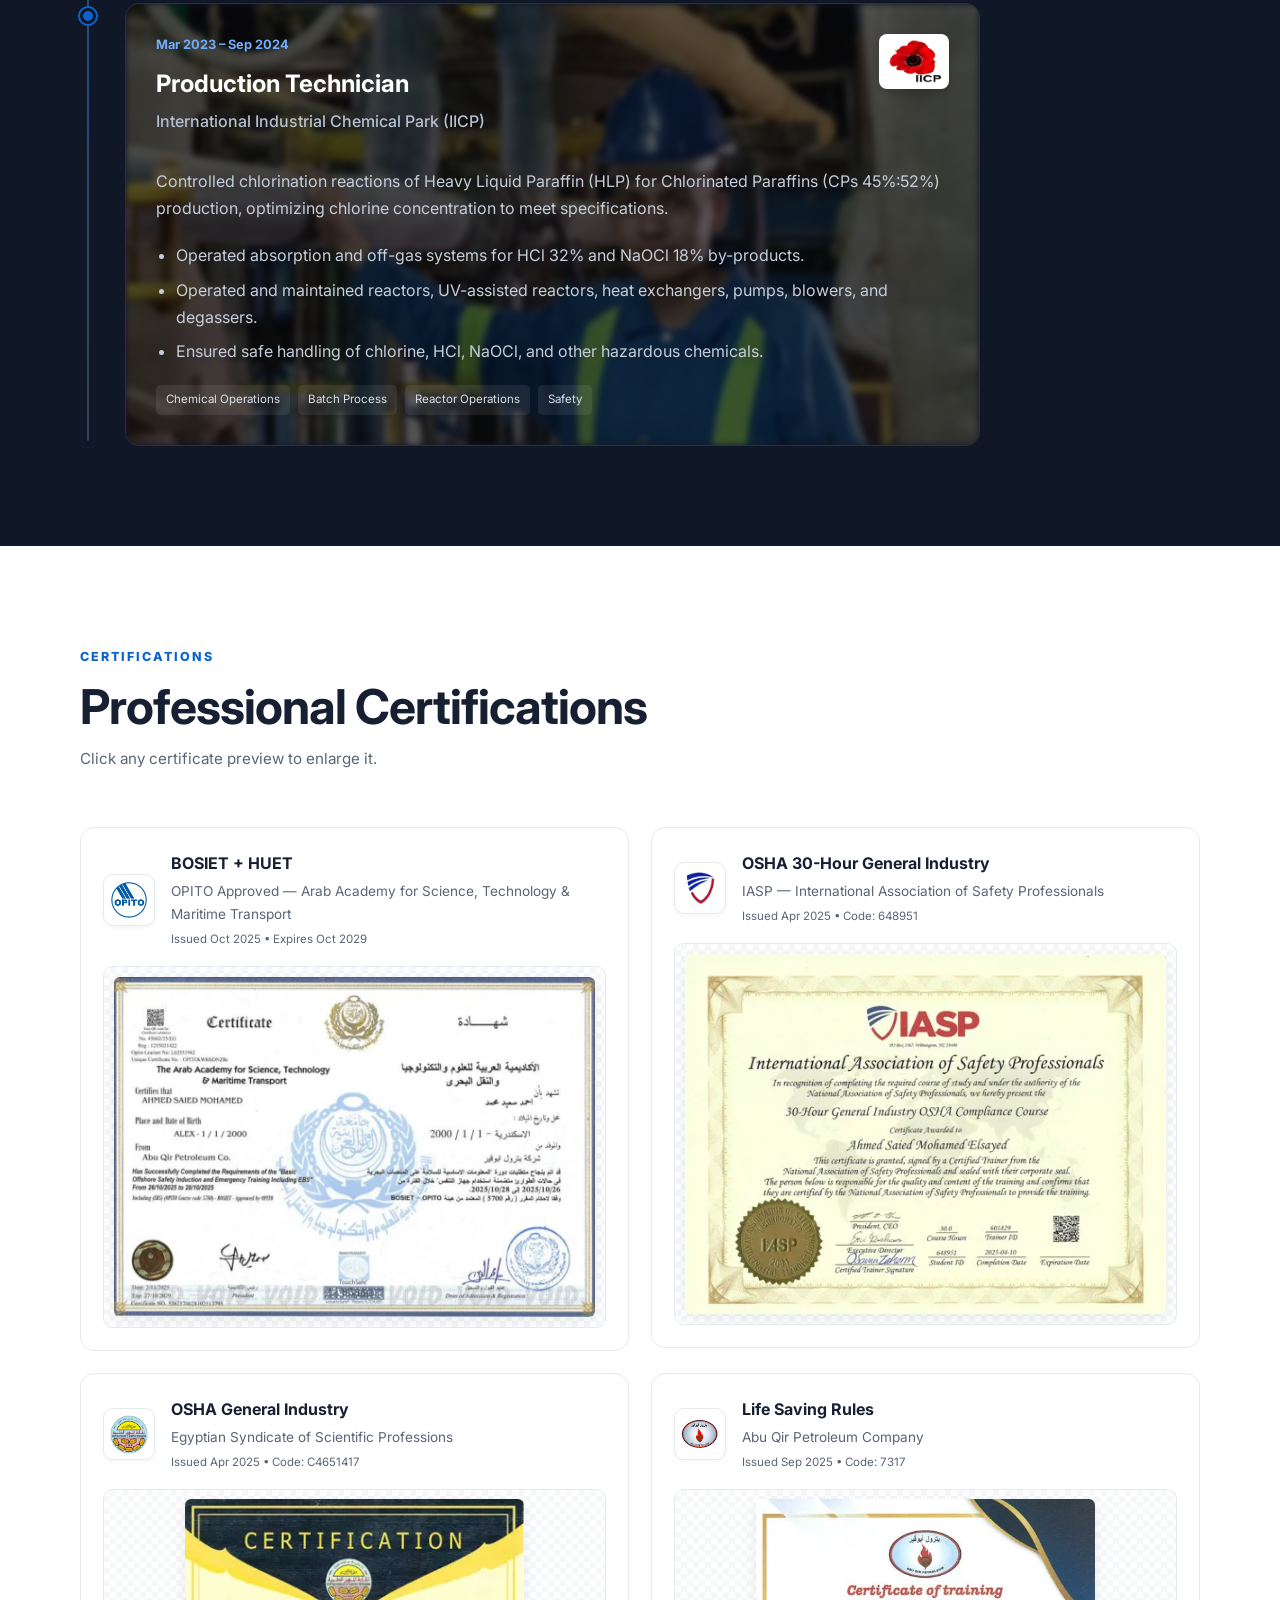
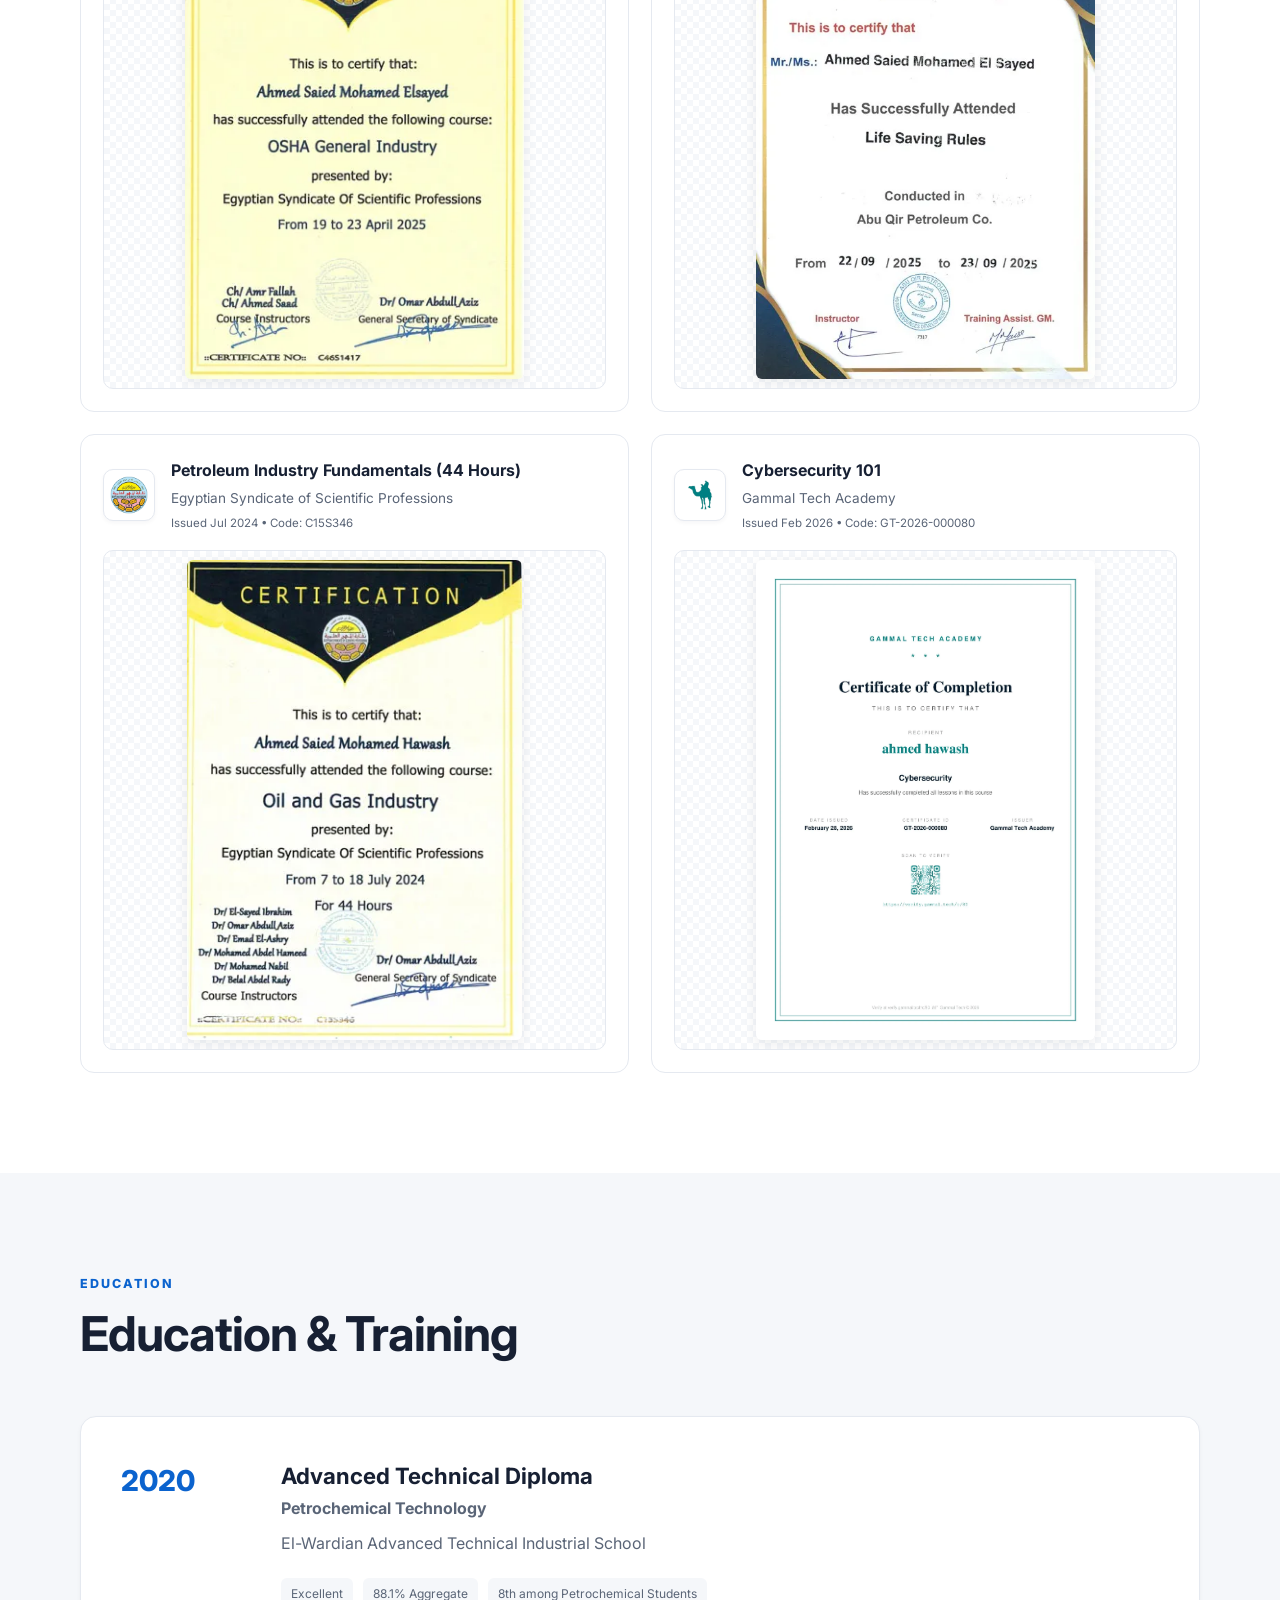
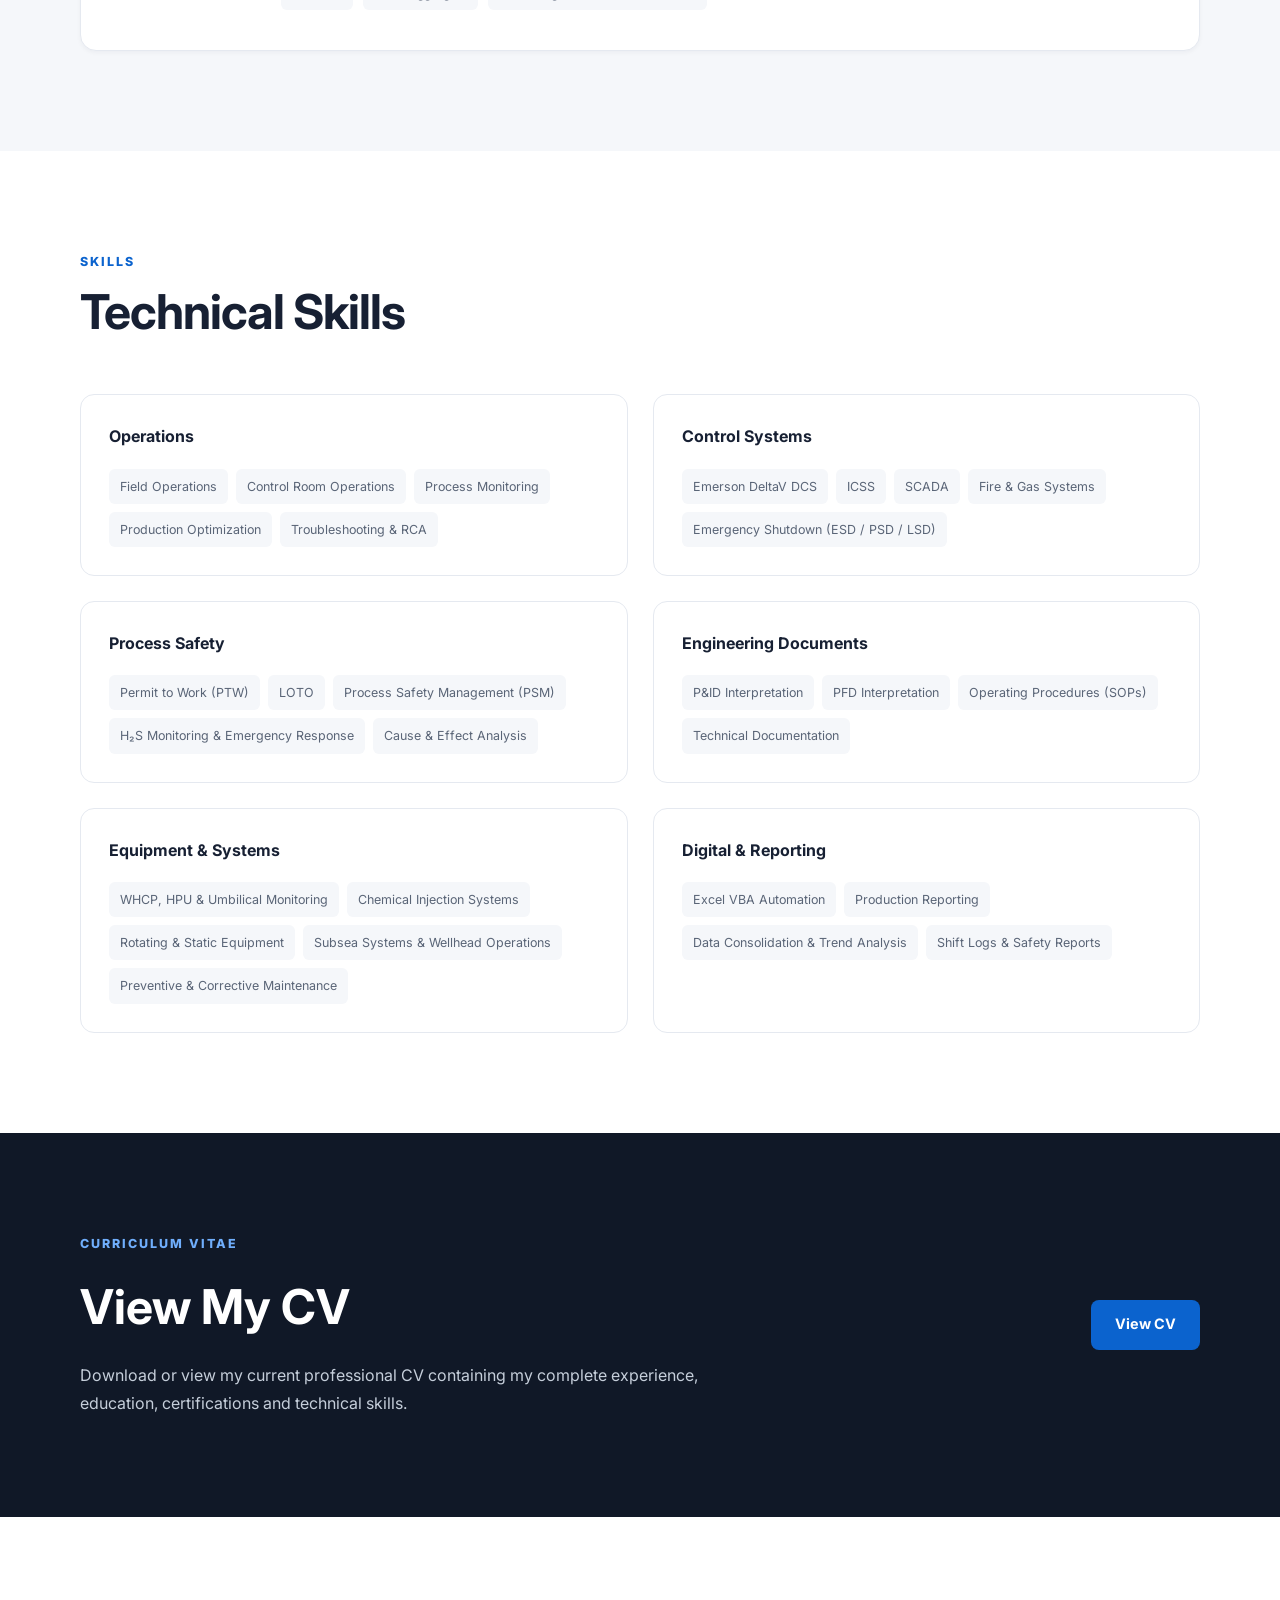
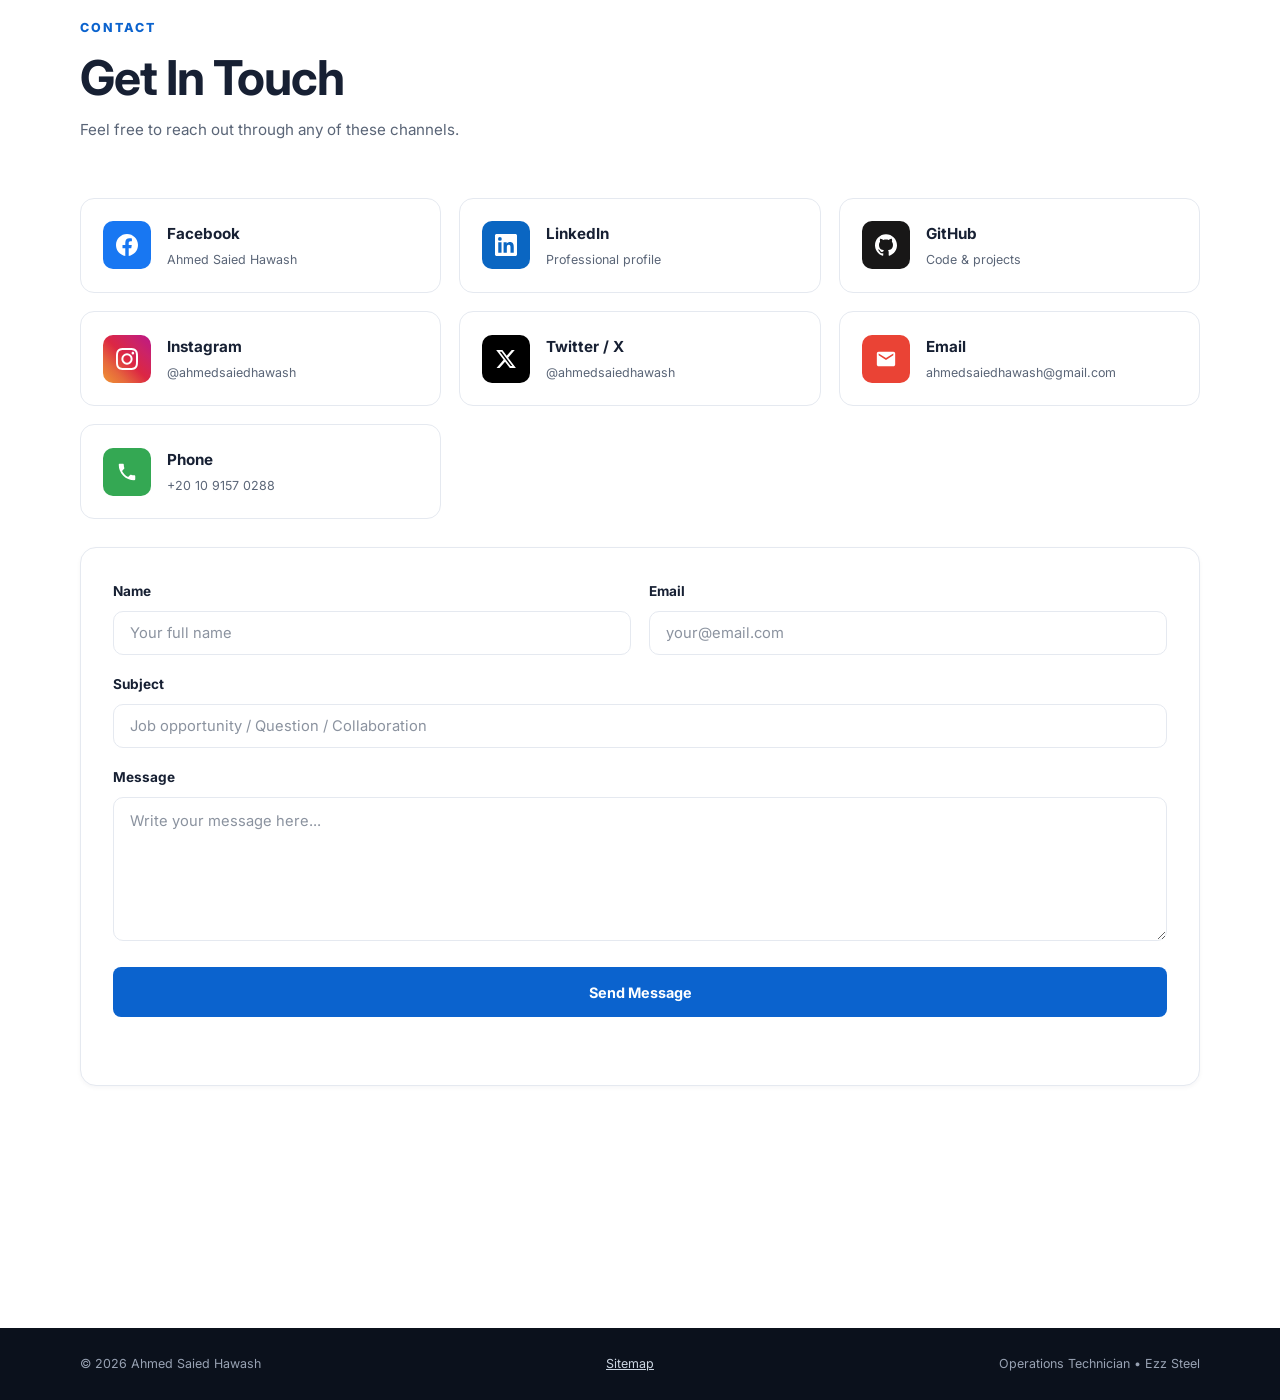
==== commit e4ca949b: "deploy: ahmedsaiedhawash/ahmed-portfolio-private@e6c957bc49500aedddaf902b666c6e306a3fc731" ====
--- a/index.html
+++ b/index.html
@@ -58,11 +58,11 @@
 
     <!-- ================= ICONS ================= -->
     <link rel="icon" href="images/favicon.png" type="image/png">
-    <link rel="apple-touch-icon" sizes="180x180" href="images/apple-touch-icon.png">
+    <link rel="apple-touch-icon" sizes="180x180" href="images/apple-touch-icon.webp">
     <link rel="manifest" href="manifest.json">
 
     <!-- ================= PRELOAD / PRECONNECT ================= -->
-    <link rel="preload" as="image" href="images/ahmed-saied-hawash_profile.jpg" fetchpriority="high">
+    <link rel="preload" as="image" href="images/ahmed-saied-hawash_profile.webp" fetchpriority="high">
     <link rel="preconnect" href="https://fonts.googleapis.com">
     <link rel="preconnect" href="https://fonts.gstatic.com" crossorigin>
     <link rel="preconnect" href="https://www.googletagmanager.com">
@@ -100,7 +100,7 @@
                 "name": "Ahmed Saied Hawash",
                 "alternateName": ["أحمد سعيد حواش", "Ahmed Hawash"],
                 "url": "https://ahmedsaiedhawash.github.io/",
-                "image": "https://ahmedsaiedhawash.github.io/images/ahmed-saied-hawash_profile.jpg",
+                "image": "https://ahmedsaiedhawash.github.io/images/ahmed-saied-hawash_profile.webp",
                 "jobTitle": "Operations Technician",
                 "worksFor": {
                     "@type": "Organization",
@@ -113,19 +113,10 @@
                     "addressCountry": "EG"
                 },
                 "knowsAbout": [
-                    "Oil & Gas Operations",
-                    "Offshore Production",
-                    "Petrochemical Processing",
-                    "Process Safety",
-                    "Process Safety Management (PSM)",
-                    "DCS",
-                    "ICSS",
-                    "SCADA",
-                    "Fire & Gas Systems",
-                    "Emergency Shutdown Systems",
-                    "Subsea Systems",
-                    "Production Optimization",
-                    "Excel VBA Automation"
+                    "Oil & Gas Operations", "Offshore Production", "Petrochemical Processing",
+                    "Process Safety", "Process Safety Management (PSM)", "DCS", "ICSS", "SCADA",
+                    "Fire & Gas Systems", "Emergency Shutdown Systems", "Subsea Systems",
+                    "Production Optimization", "Excel VBA Automation"
                 ],
                 "knowsLanguage": ["en", "ar"],
                 "sameAs": [
@@ -227,8 +218,8 @@
                 </div>
                 <div class="hero-card reveal">
                     <div class="profile-image-wrap">
-                        <img src="images/ahmed-saied-hawash_profile.jpg" alt="Ahmed Saied Hawash" class="profile-image"
-                            loading="eager" fetchpriority="high">
+                        <img src="images/ahmed-saied-hawash_profile.webp" alt="Ahmed Saied Hawash" class="profile-image"
+                            loading="eager" fetchpriority="high" width="400" height="400">
                     </div>
                     <div class="hero-card-info">
                         <h3 data-i18n="hero.card.job_title">Operations Technician</h3>
@@ -258,8 +249,8 @@
                         <div data-about-paragraphs></div>
                     </div>
                     <div class="about-side reveal">
-                        <img src="images/Ahmed-Saied-Hawash_about.jpg" alt="Ahmed Saied Hawash at work"
-                            class="about-photo" loading="lazy">
+                        <img src="images/Ahmed-Saied-Hawash_about.webp" alt="Ahmed Saied Hawash at work"
+                            class="about-photo" loading="lazy" width="600" height="450">
                         <div class="info-card" data-about-info></div>
                     </div>
                 </div>
@@ -337,7 +328,6 @@
                 </div>
                 <div class="contact-grid" data-contact-items></div>
 
-                <!-- Form (Novalidate Removed) -->
                 <form id="contactForm" class="contact-form reveal">
                     <input type="hidden" name="access_key" value="038b318e-3834-4447-926f-24cb6c7adf30">
                     <input type="hidden" name="subject" value="New message from your portfolio website">
@@ -367,7 +357,6 @@
                     <p id="formStatus" class="form-status" role="status" aria-live="polite"></p>
                 </form>
 
-                <!-- WhatsApp Banner -->
                 <a href="https://wa.me/201091570288?text=Hello%20Ahmed%2C%20I%20found%20your%20website%20and%20would%20like%20to%20connect."
                     target="_blank" rel="noopener noreferrer" class="whatsapp-banner reveal"
                     aria-label="Chat on WhatsApp" data-whatsapp-link>
